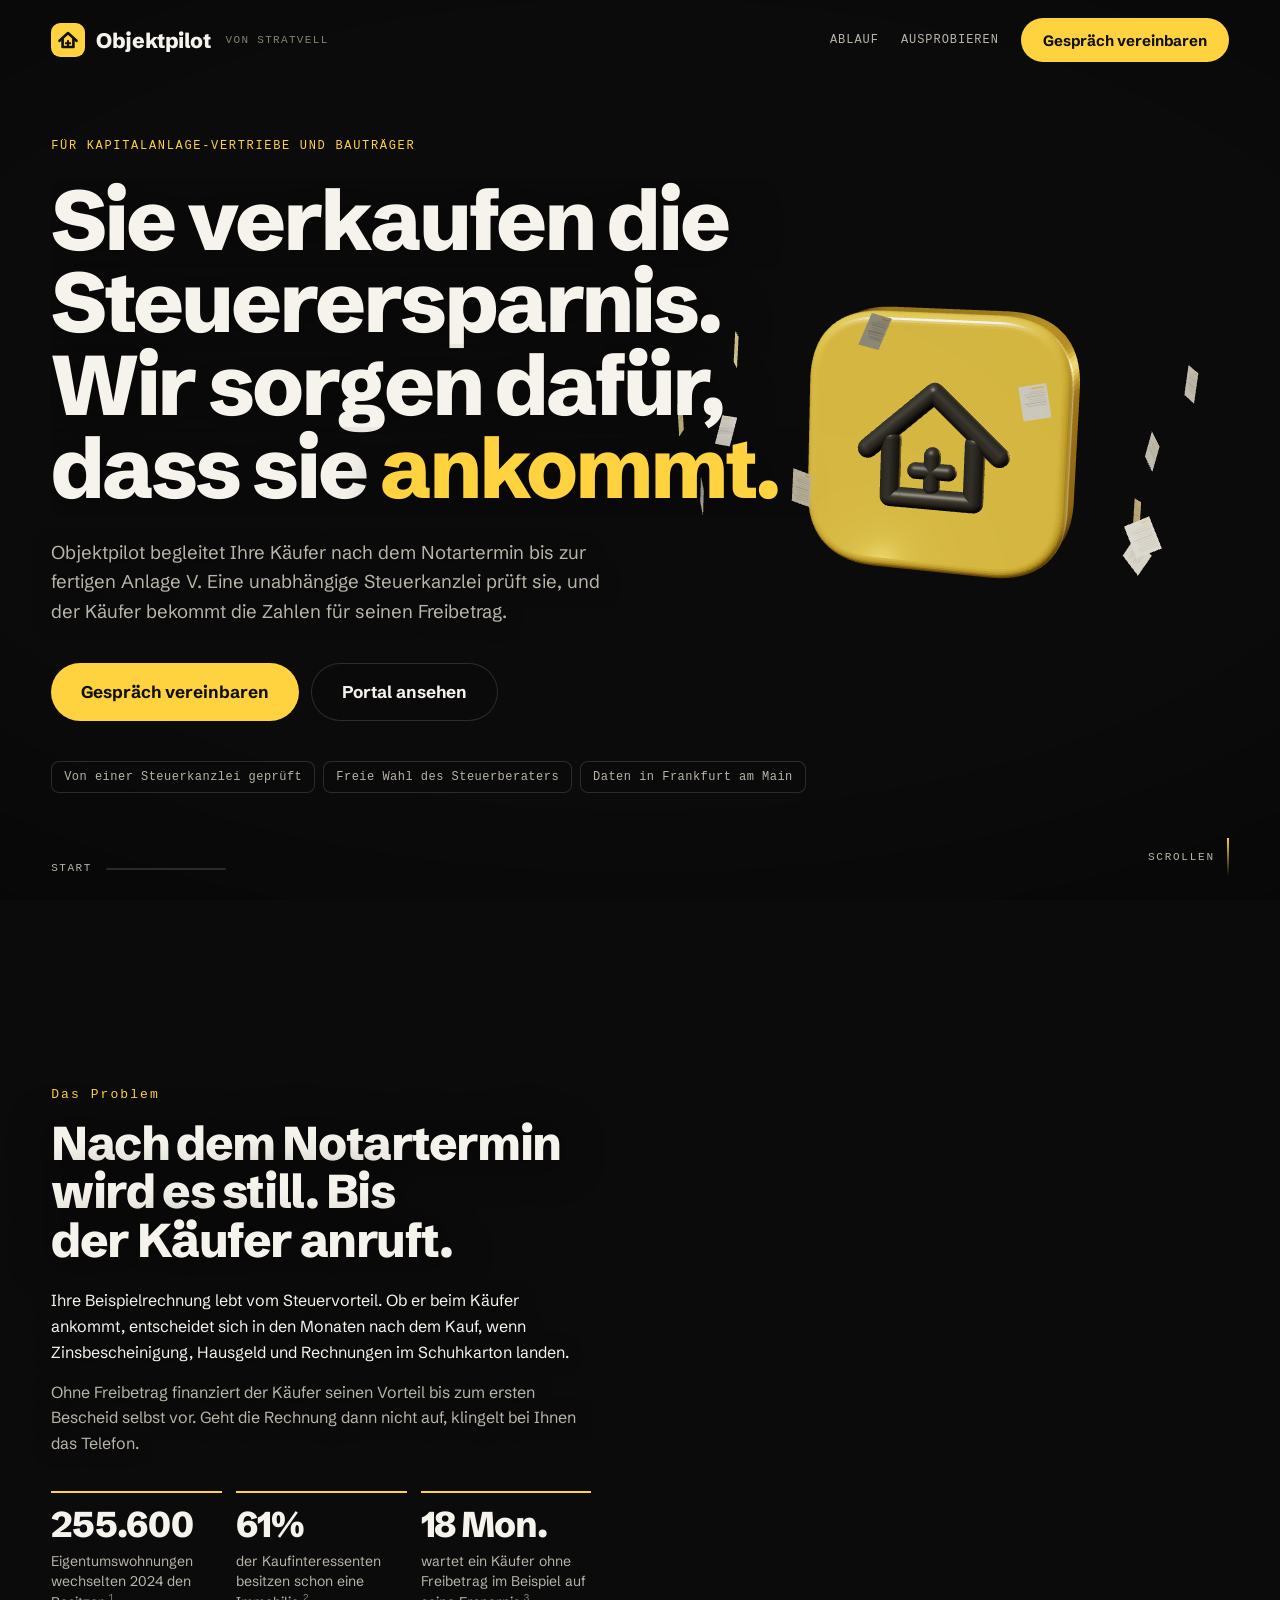
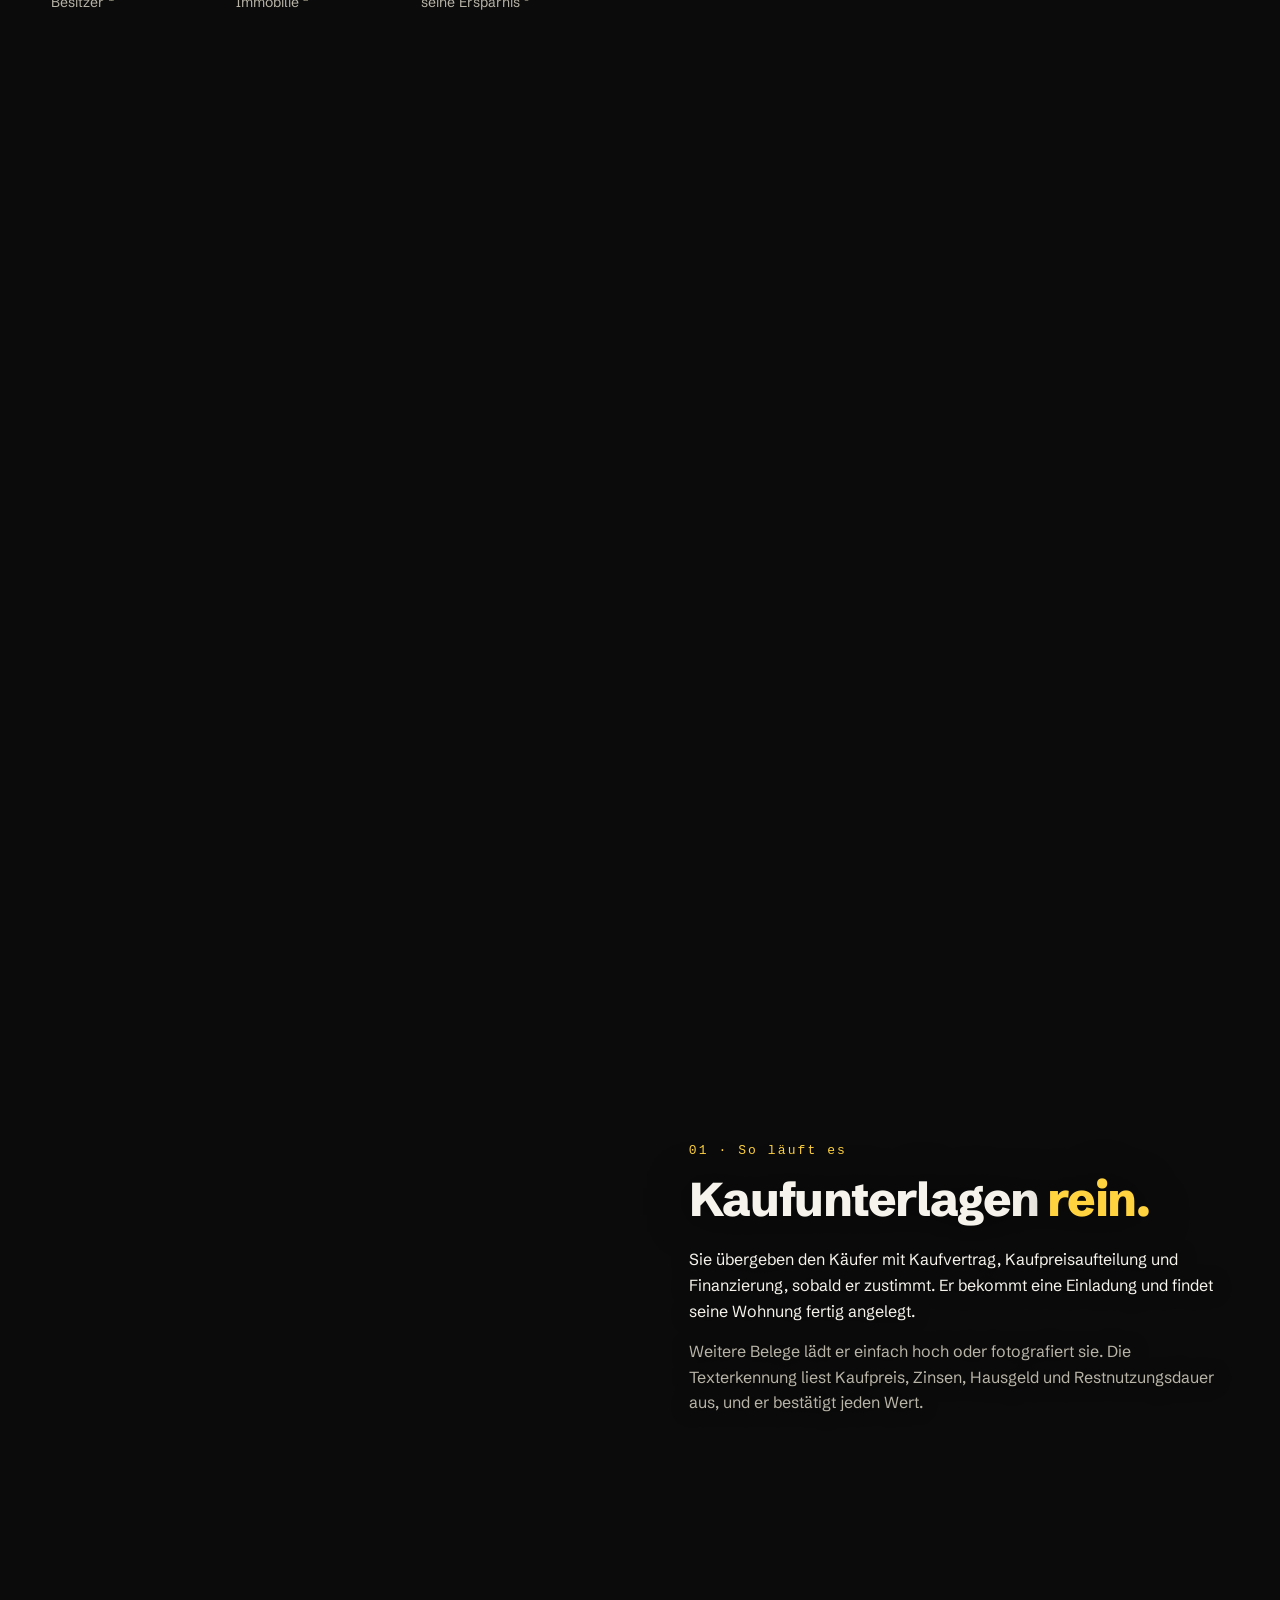
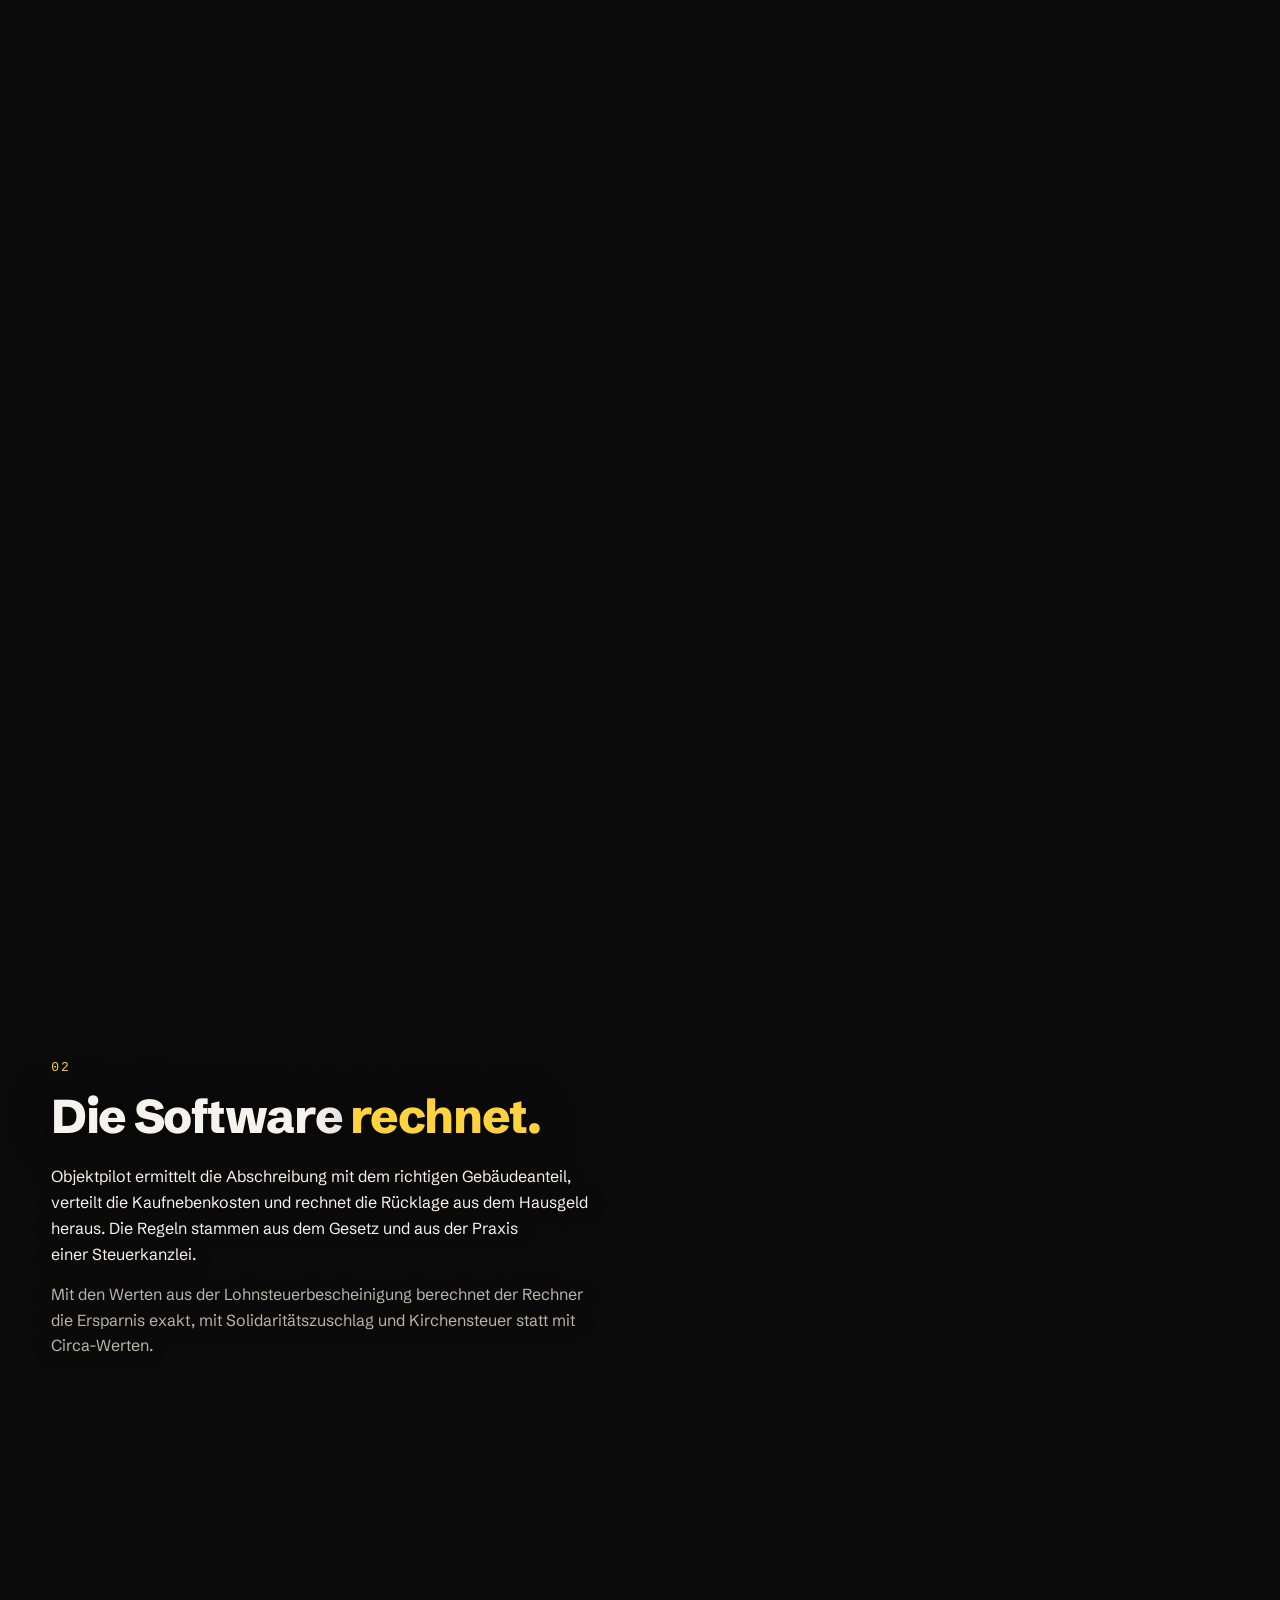
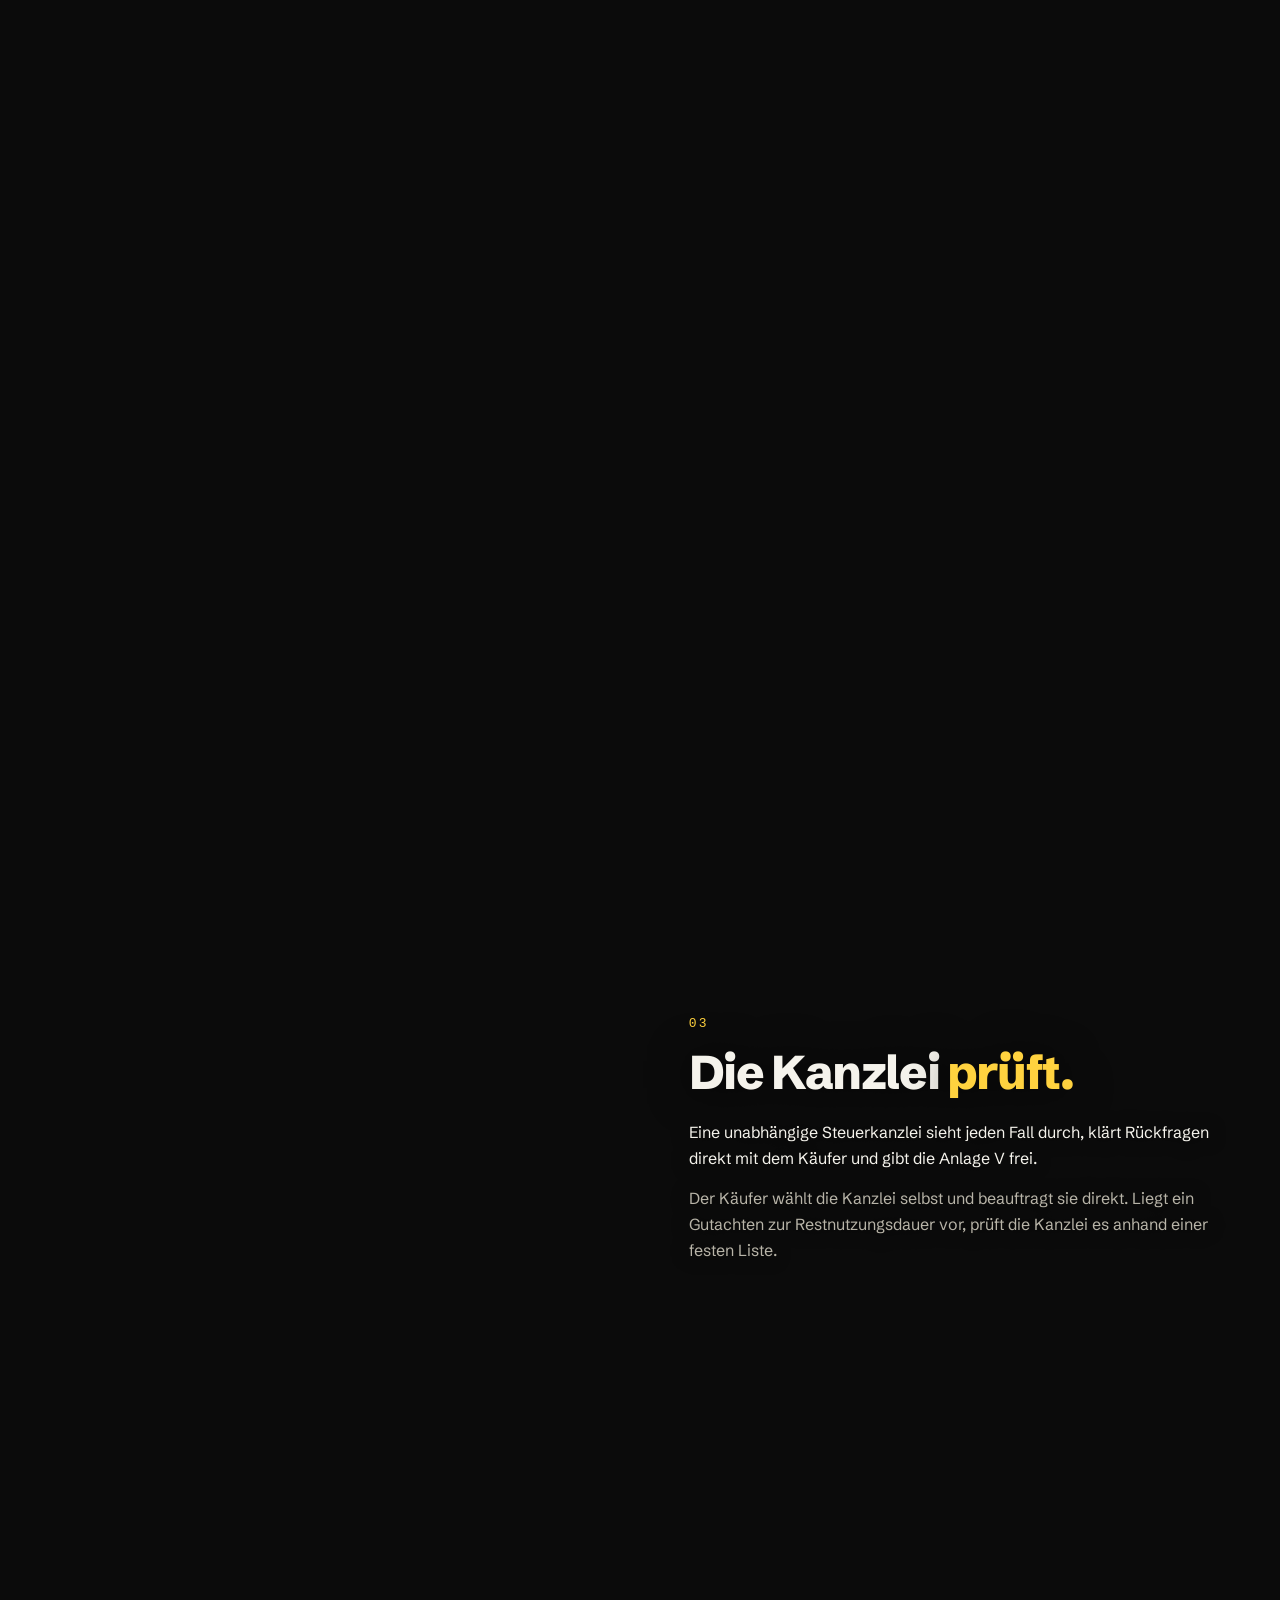
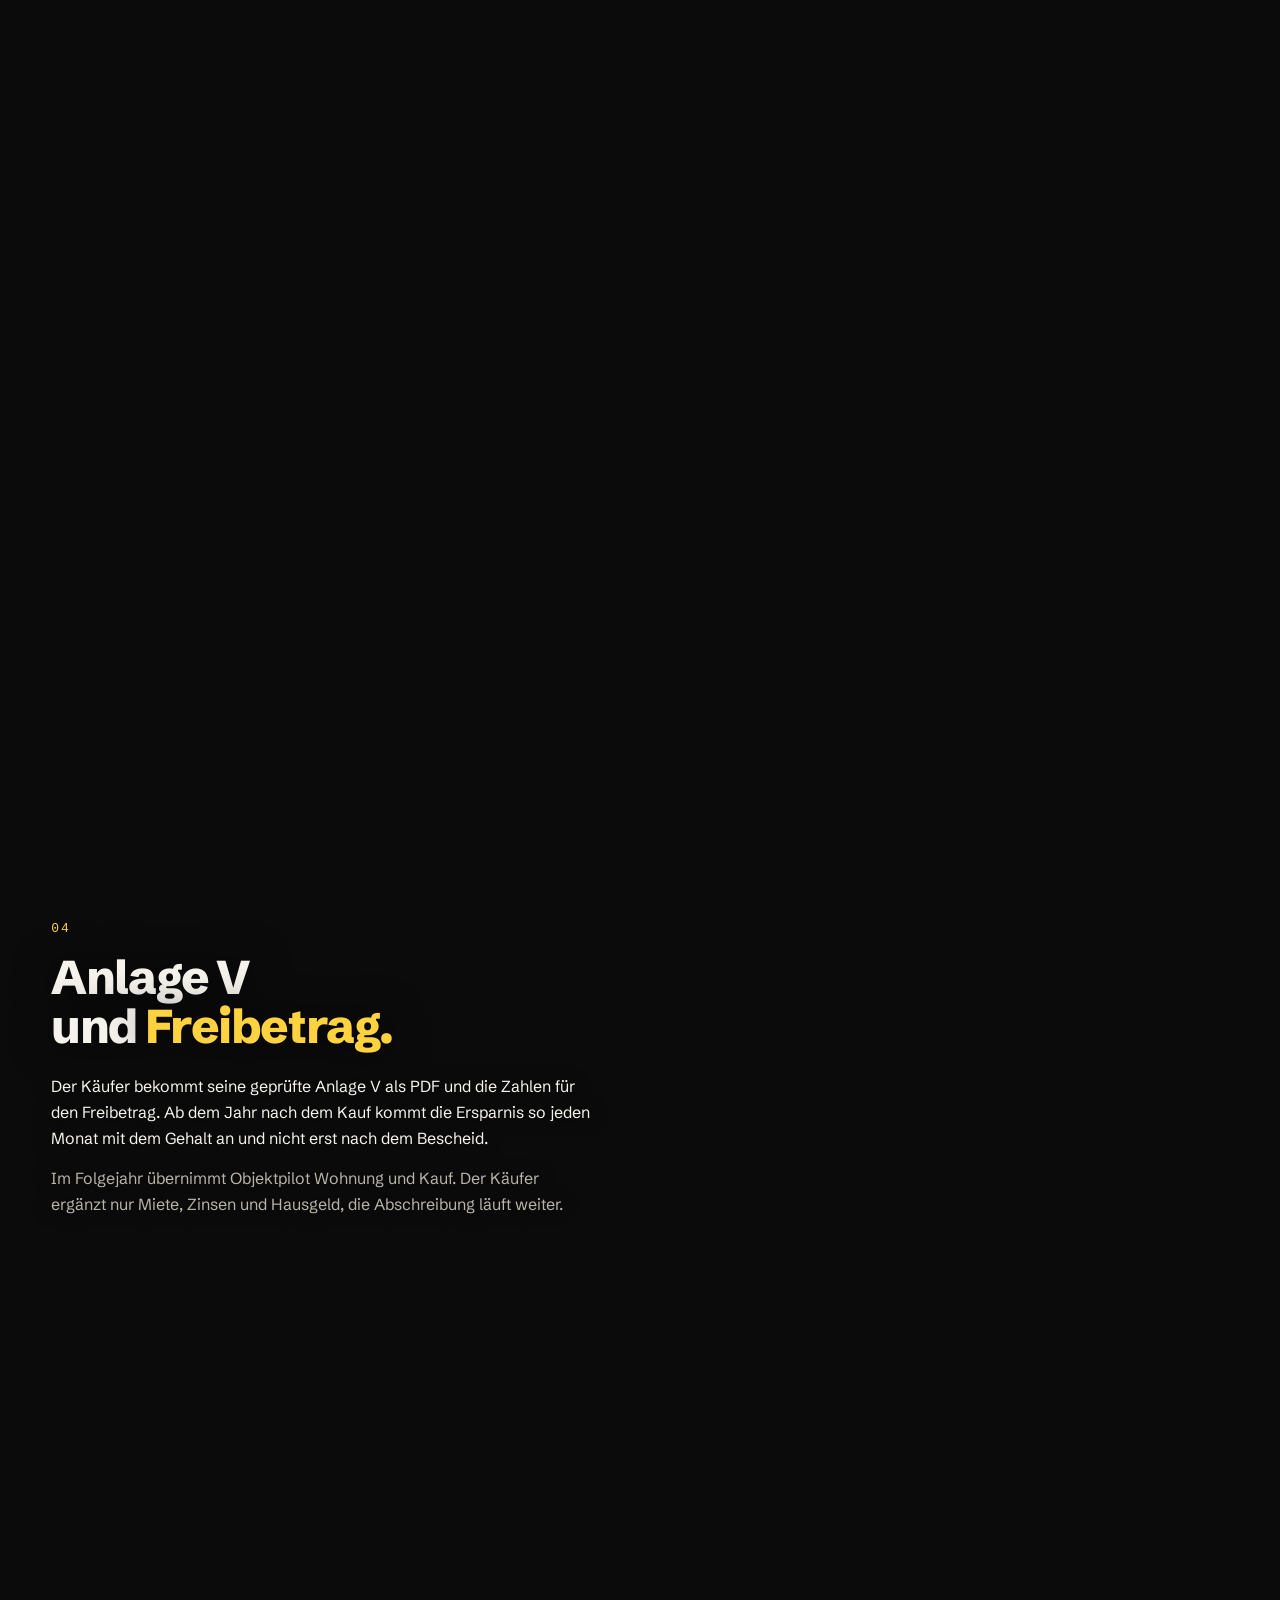
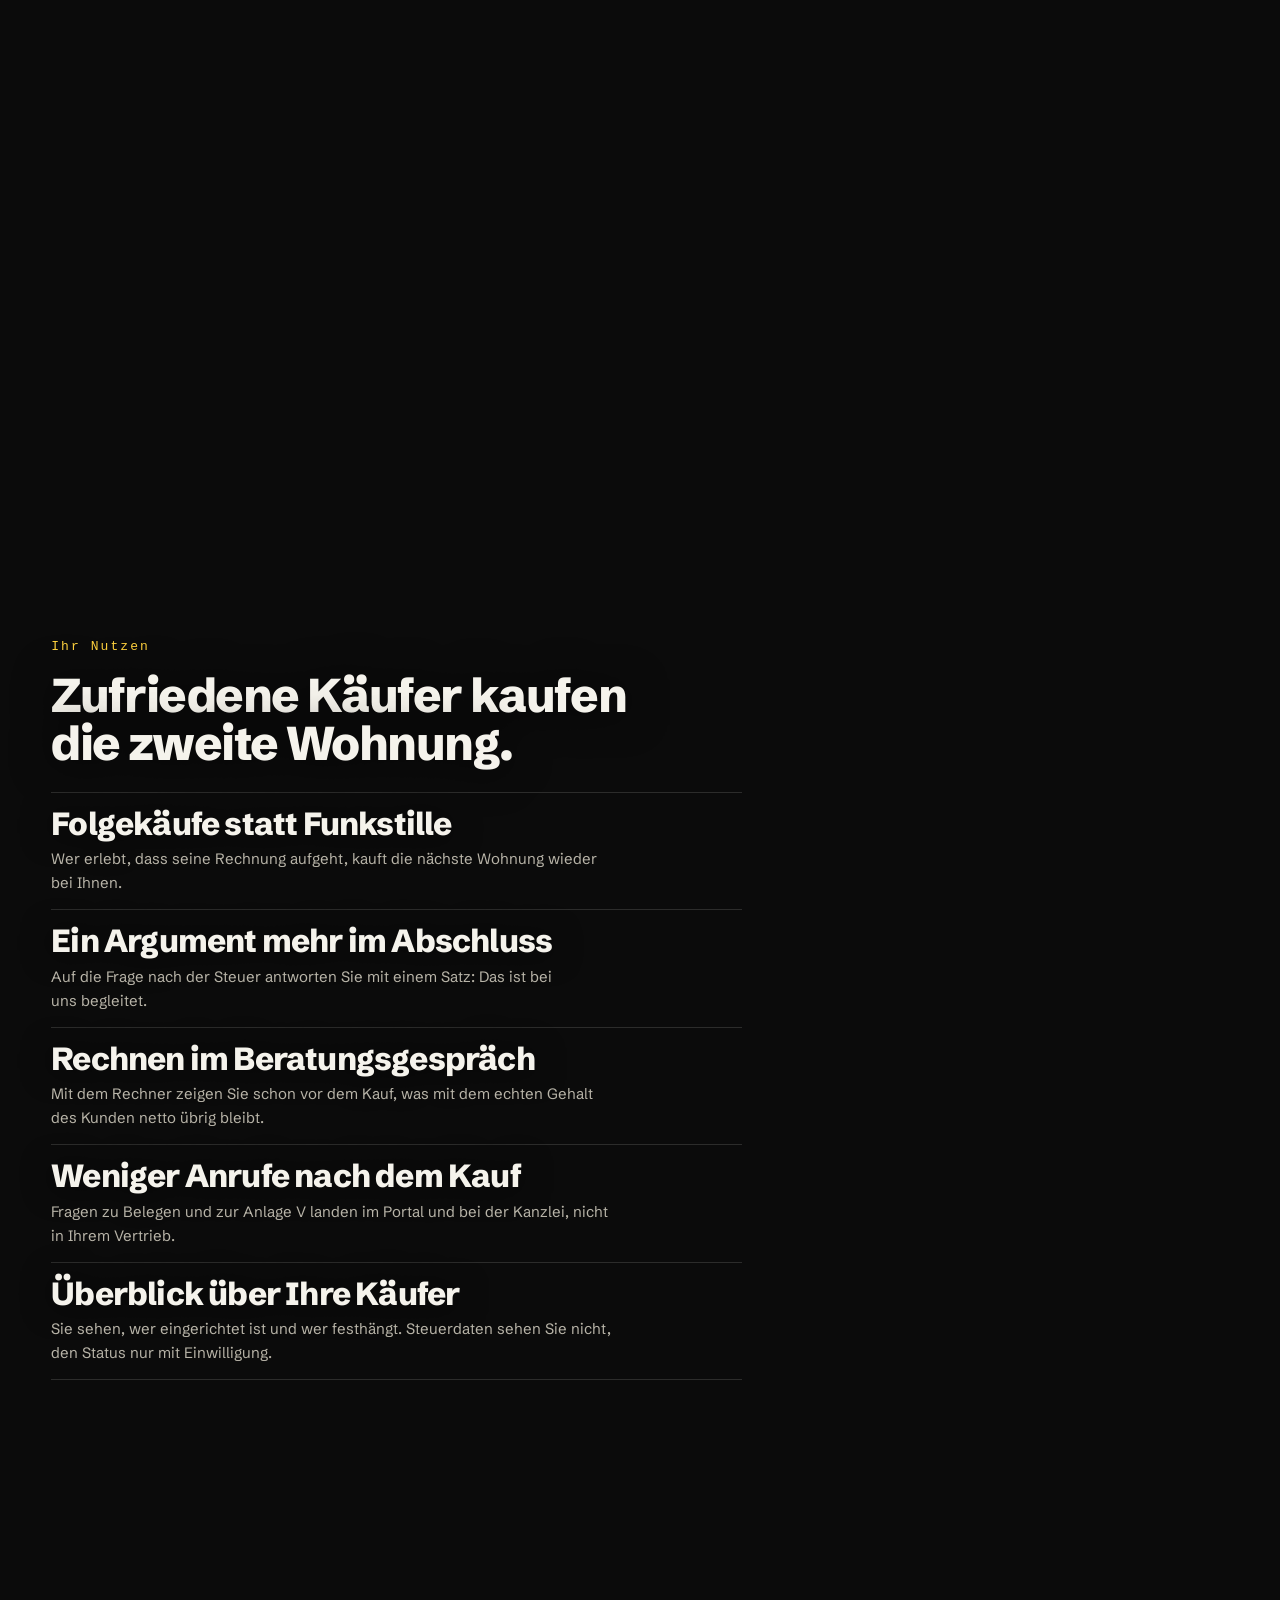
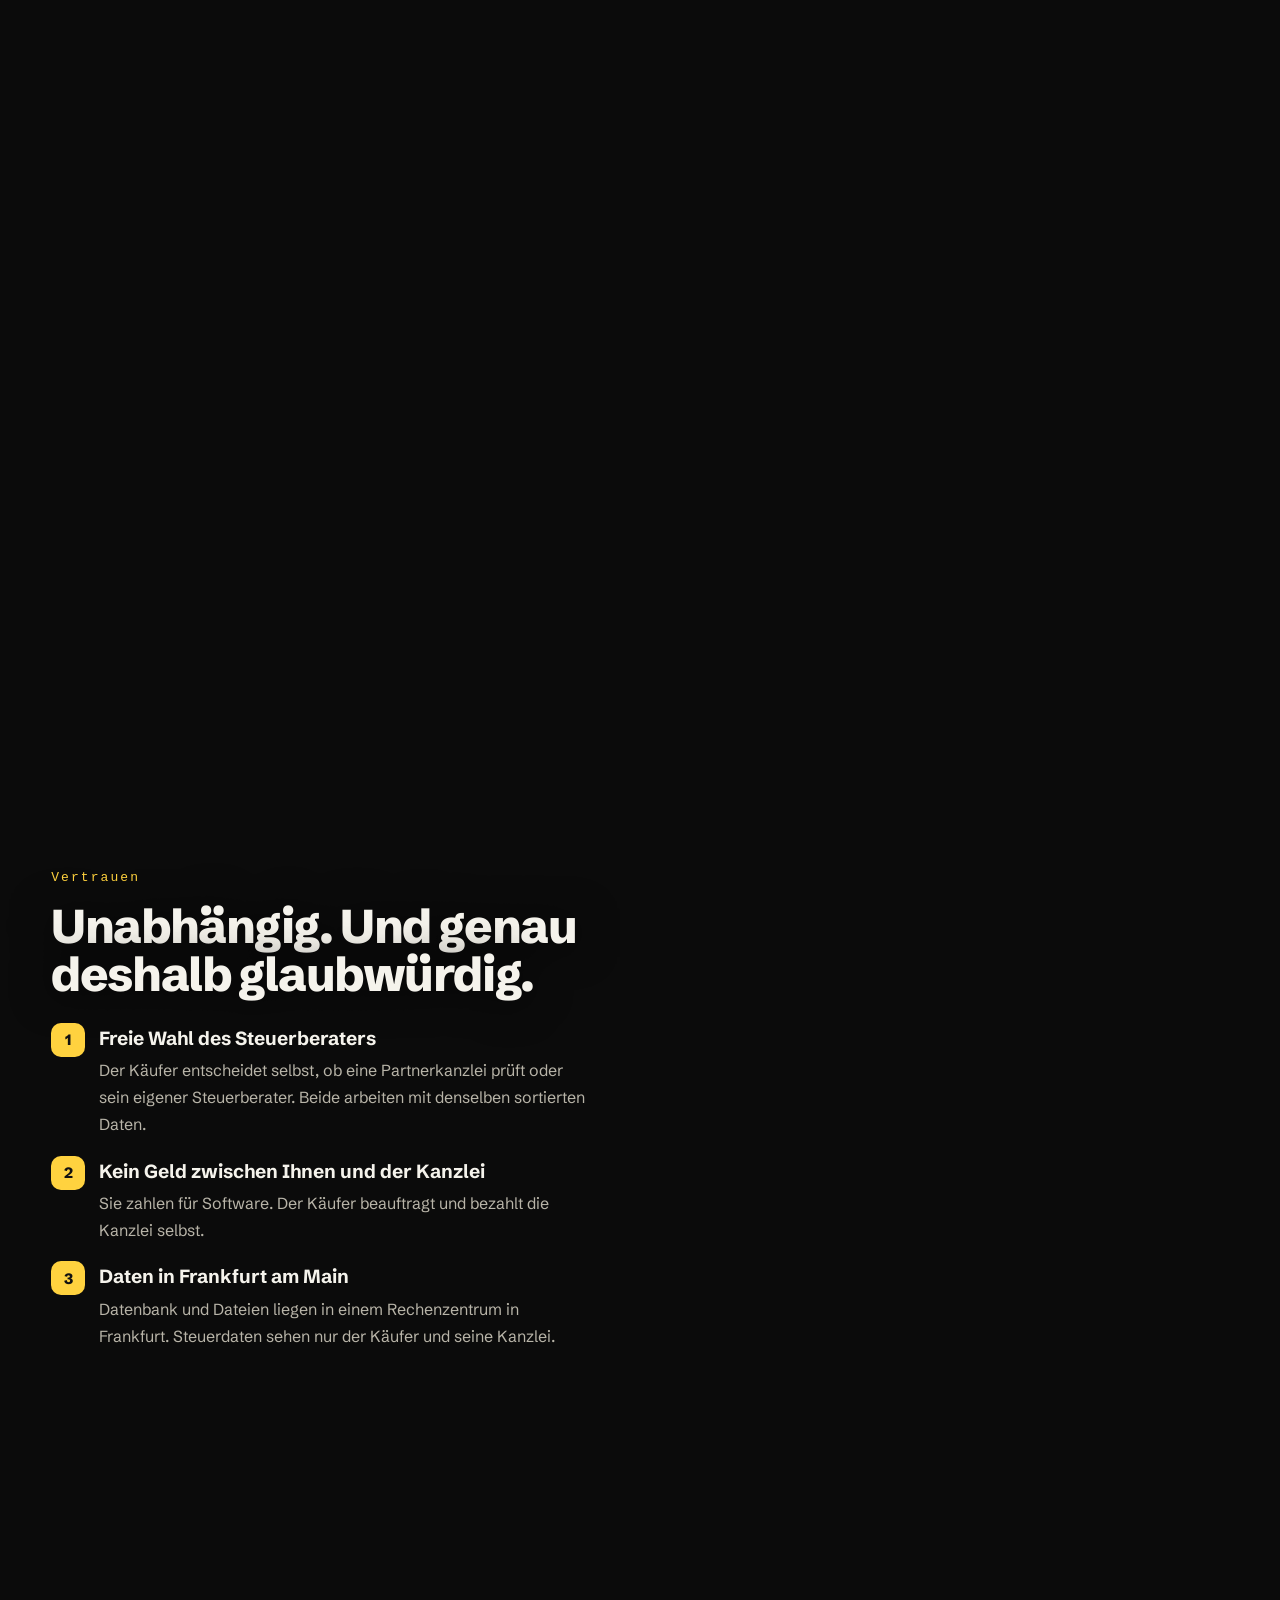
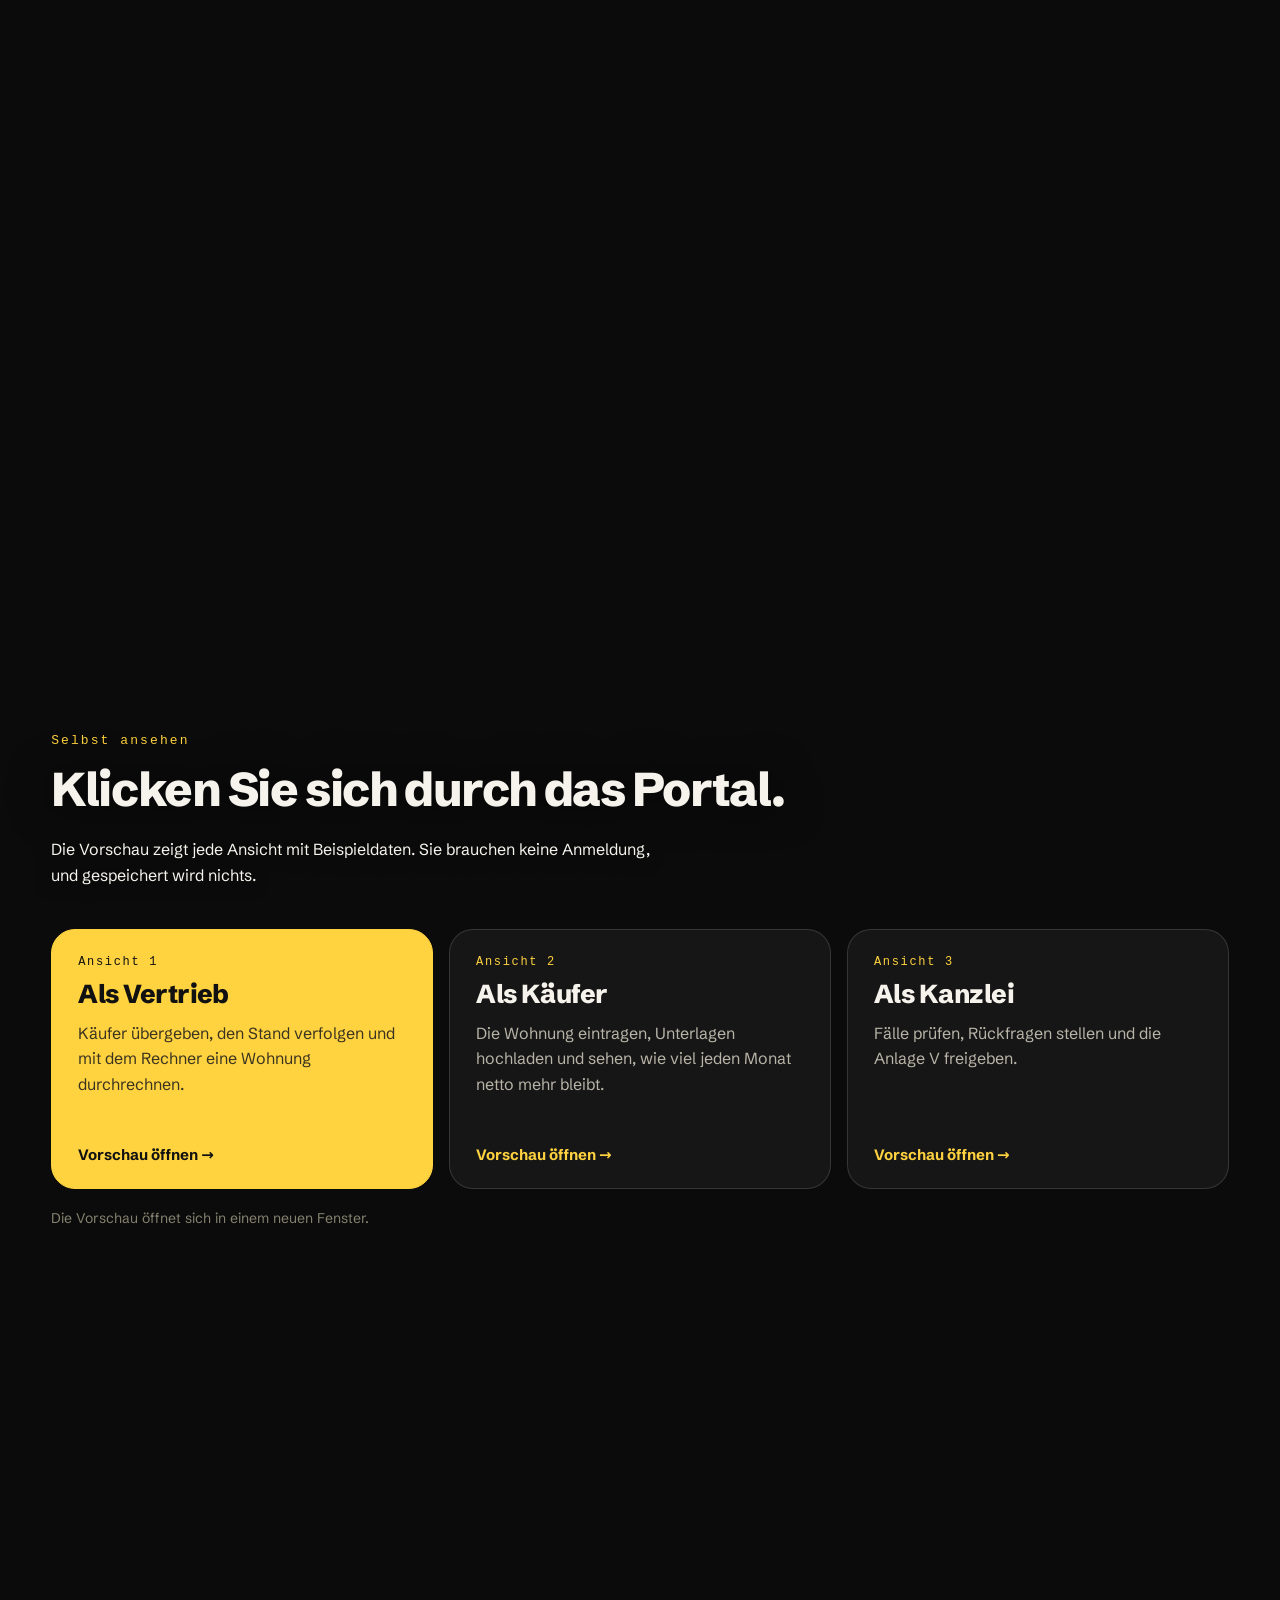
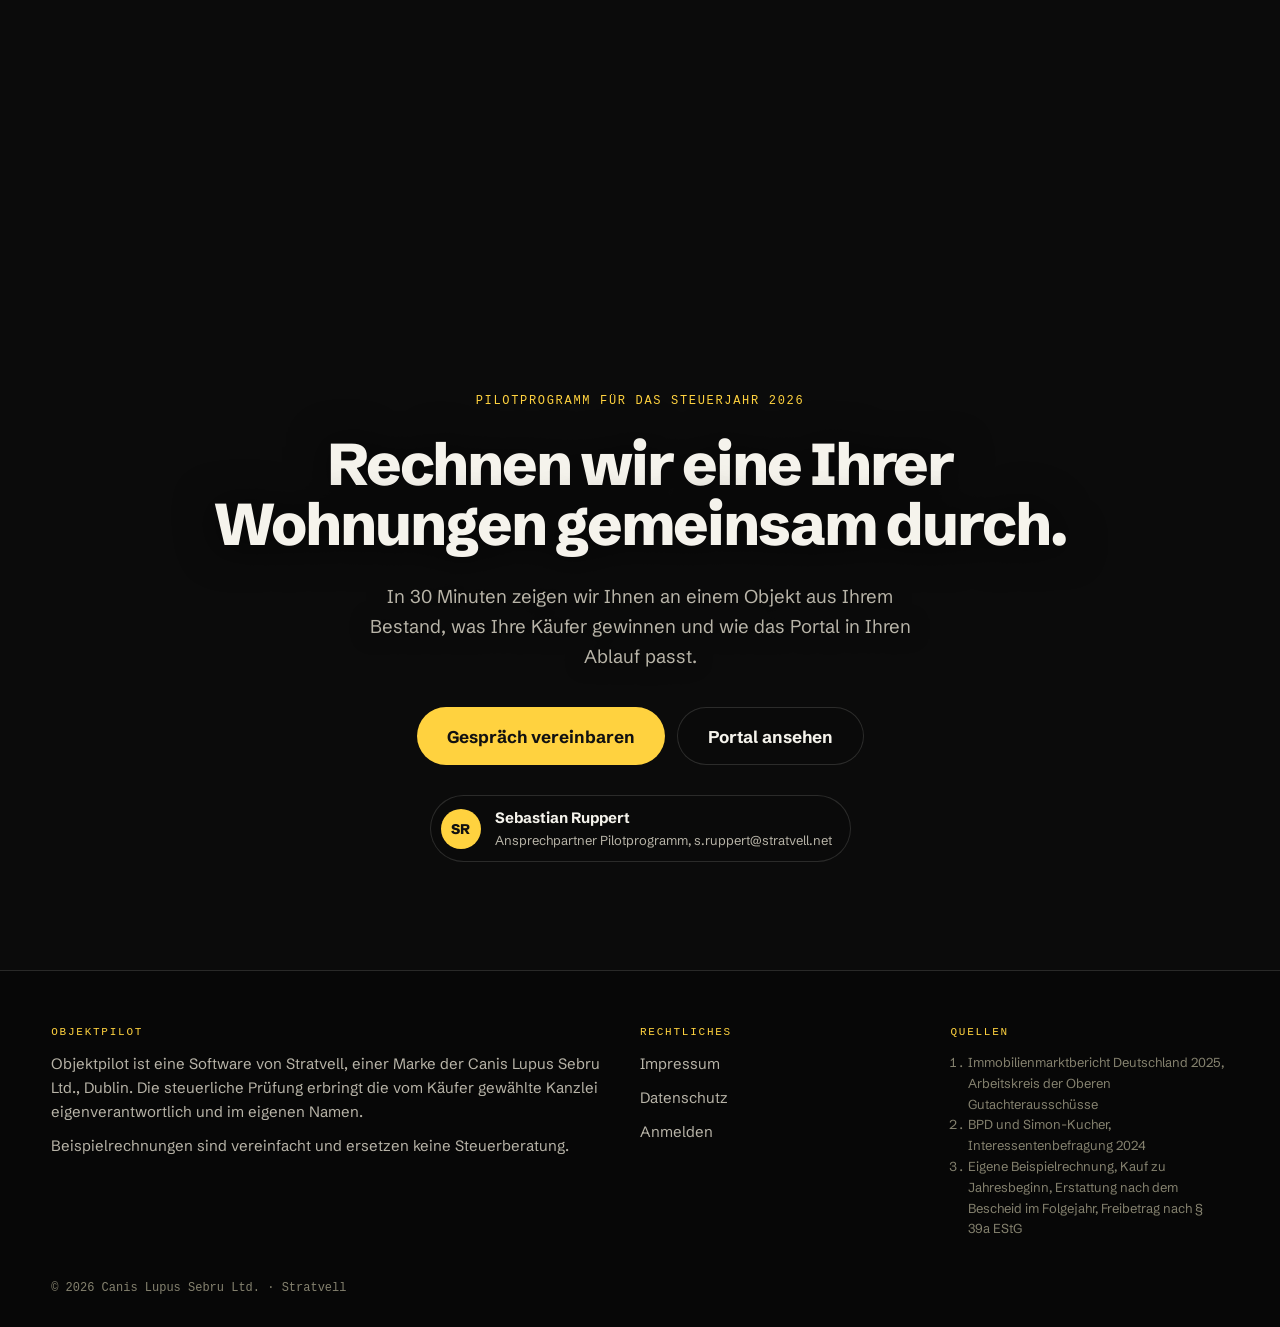
==== index.html @ 286008e8 "Landingpage Objektpilot für Vertriebe" ====
<!doctype html>
<html lang="de">
<head>
<meta charset="utf-8">
<meta name="viewport" content="width=device-width, initial-scale=1, viewport-fit=cover">
<title>Objektpilot | Die Anlage V für Ihre Käufer, geprüft von einer Kanzlei</title>
<meta name="description" content="Objektpilot begleitet die Käufer von Kapitalanlage-Wohnungen nach dem Notartermin bis zur geprüften Anlage V und zum Freibetrag. Für Vertriebe und Bauträger.">
<meta name="theme-color" content="#0B0B0B">
<meta property="og:title" content="Objektpilot für Kapitalanlage-Vertriebe">
<meta property="og:description" content="Sie verkaufen die Steuerersparnis. Wir sorgen dafür, dass sie ankommt.">
<meta property="og:type" content="website">
<link rel="icon" type="image/svg+xml" href="favicon.svg">
<link rel="preload" href="assets/fonts/SchibstedGrotesk-latin.woff2" as="font" type="font/woff2" crossorigin>
<link rel="stylesheet" href="assets/site.css?v=1">
<script type="importmap">{"imports":{"three":"./assets/vendor/three.module.min.js"}}</script>
</head>
<body class="is-loading">
<div class="loader" aria-hidden="true">
  <svg viewBox="0 0 44 44"><rect width="44" height="44" rx="12"/><path pathLength="1" d="M11 23 L22 13 L33 23"/><path pathLength="1" d="M15 21 V31 H29 V21"/><path pathLength="1" d="M22 23.5 V29 M19.25 26.25 H24.75"/></svg>
</div>
<canvas id="scene" aria-hidden="true"></canvas>
<div class="veil" aria-hidden="true"></div>

<header class="nav">
  <a class="brand" href="./" aria-label="Objektpilot, zum Anfang">
    <svg width="34" height="34" viewBox="0 0 44 44" aria-hidden="true"><rect width="44" height="44" rx="12" fill="#FFD23F"/><path d="M11 23 L22 13 L33 23" fill="none" stroke="#111" stroke-width="3.4" stroke-linecap="round" stroke-linejoin="round"/><path d="M15 21 V31 H29 V21" fill="none" stroke="#111" stroke-width="3.4" stroke-linecap="round" stroke-linejoin="round"/><path d="M22 23.5 V29 M19.25 26.25 H24.75" stroke="#111" stroke-width="2.8" stroke-linecap="round"/></svg>
    <span>Objektpilot</span><small>von Stratvell</small>
  </a>
  <nav>
    <a class="nav-link" href="#ablauf">Ablauf</a>
    <a class="nav-link" href="#ausprobieren">Ausprobieren</a>
    <a class="pill pill-y" href="#kontakt">Gespräch vereinbaren</a>
  </nav>
</header>

<div class="rail" aria-hidden="true"><span id="railLabel">Start</span><span class="rail-track"><i id="railBar"></i></span></div>

<main>
  <section class="s s-hero wrap" data-label="Start">
    <p class="eyebrow reveal">Für Kapitalanlage-Vertriebe und Bauträger</p>
    <h1 class="display">
      <span class="ln"><span>Sie verkaufen die</span></span>
      <span class="ln"><span>Steuerersparnis.</span></span>
      <span class="ln"><span>Wir sorgen dafür,</span></span>
      <span class="ln"><span>dass sie <span class="y">ankommt.</span></span></span>
    </h1>
    <p class="lead reveal">Objektpilot begleitet Ihre Käufer nach dem Notartermin bis zur fertigen Anlage V. Eine unabhängige Steuerkanzlei prüft sie, und der Käufer bekommt die Zahlen für seinen Freibetrag.</p>
    <div class="cta-row reveal">
      <a class="pill pill-y pill-lg" href="#kontakt">Gespräch vereinbaren</a>
      <a class="pill pill-line pill-lg" href="#ausprobieren">Portal ansehen</a>
    </div>
    <p class="marken reveal"><span>Von einer Steuerkanzlei geprüft</span><span>Freie Wahl des Steuerberaters</span><span>Daten in Frankfurt am Main</span></p>
    <div class="scroll-hint" aria-hidden="true">Scrollen<span></span></div>
  </section>

  <section class="s s-step" data-label="Nach dem Kauf">
    <div class="sticky wrap"><div class="panel">
      <p class="num reveal">Das Problem</p>
      <h2 class="title reveal">Nach dem Notartermin wird es still. Bis der Käufer anruft.</h2>
      <p class="body reveal">Ihre Beispielrechnung lebt vom Steuervorteil. Ob er beim Käufer ankommt, entscheidet sich in den Monaten nach dem Kauf, wenn Zinsbescheinigung, Hausgeld und Rechnungen im Schuhkarton landen.</p>
      <p class="body muted reveal">Ohne Freibetrag finanziert der Käufer seinen Vorteil bis zum ersten Bescheid selbst vor. Geht die Rechnung dann nicht auf, klingelt bei Ihnen das Telefon.</p>
      <div class="fakten reveal">
        <div class="fakt"><b>255.600</b><span>Eigentumswohnungen wechselten 2024 den Besitzer <sup>1</sup></span></div>
        <div class="fakt"><b>61%</b><span>der Kaufinteressenten besitzen schon eine Immobilie <sup>2</sup></span></div>
        <div class="fakt"><b>18 Mon.</b><span>wartet ein Käufer ohne Freibetrag im Beispiel auf seine Ersparnis <sup>3</sup></span></div>
      </div>
    </div></div>
  </section>

  <section class="s s-step right" id="ablauf" data-label="Unterlagen">
    <div class="sticky wrap"><div class="panel">
      <p class="num reveal">01 · So läuft es</p>
      <h2 class="title reveal">Kaufunterlagen <span class="y">rein.</span></h2>
      <p class="body reveal">Sie übergeben den Käufer mit Kaufvertrag, Kaufpreisaufteilung und Finanzierung, sobald er zustimmt. Er bekommt eine Einladung und findet seine Wohnung fertig angelegt.</p>
      <p class="body muted reveal">Weitere Belege lädt er einfach hoch oder fotografiert sie. Die Texterkennung liest Kaufpreis, Zinsen, Hausgeld und Restnutzungsdauer aus, und er bestätigt jeden Wert.</p>
    </div></div>
  </section>

  <section class="s s-step" data-label="Rechnen">
    <div class="sticky wrap"><div class="panel">
      <p class="num reveal">02</p>
      <h2 class="title reveal">Die Software <span class="y">rechnet.</span></h2>
      <p class="body reveal">Objektpilot ermittelt die Abschreibung mit dem richtigen Gebäudeanteil, verteilt die Kaufnebenkosten und rechnet die Rücklage aus dem Hausgeld heraus. Die Regeln stammen aus dem Gesetz und aus der Praxis einer Steuerkanzlei.</p>
      <p class="body muted reveal">Mit den Werten aus der Lohnsteuerbescheinigung berechnet der Rechner die Ersparnis exakt, mit Solidaritätszuschlag und Kirchensteuer statt mit Circa-Werten.</p>
    </div></div>
  </section>

  <section class="s s-step right" data-label="Prüfung">
    <div class="sticky wrap"><div class="panel">
      <p class="num reveal">03</p>
      <h2 class="title reveal">Die Kanzlei <span class="y">prüft.</span></h2>
      <p class="body reveal">Eine unabhängige Steuerkanzlei sieht jeden Fall durch, klärt Rückfragen direkt mit dem Käufer und gibt die Anlage V frei.</p>
      <p class="body muted reveal">Der Käufer wählt die Kanzlei selbst und beauftragt sie direkt. Liegt ein Gutachten zur Restnutzungsdauer vor, prüft die Kanzlei es anhand einer festen Liste.</p>
    </div></div>
  </section>

  <section class="s s-step" data-label="Ergebnis">
    <div class="sticky wrap"><div class="panel">
      <p class="num reveal">04</p>
      <h2 class="title reveal">Anlage V und <span class="y">Freibetrag.</span></h2>
      <p class="body reveal">Der Käufer bekommt seine geprüfte Anlage V als PDF und die Zahlen für den Freibetrag. Ab dem Jahr nach dem Kauf kommt die Ersparnis so jeden Monat mit dem Gehalt an und nicht erst nach dem Bescheid.</p>
      <p class="body muted reveal">Im Folgejahr übernimmt Objektpilot Wohnung und Kauf. Der Käufer ergänzt nur Miete, Zinsen und Hausgeld, die Abschreibung läuft weiter.</p>
    </div></div>
  </section>

  <section class="s s-nutzen" data-label="Ihr Nutzen">
    <div class="sticky wrap">
      <p class="num reveal">Ihr Nutzen</p>
      <h2 class="title reveal">Zufriedene Käufer kaufen die zweite Wohnung.</h2>
      <ul class="felder">
        <li class="reveal"><b>Folgekäufe statt Funkstille</b><span>Wer erlebt, dass seine Rechnung aufgeht, kauft die nächste Wohnung wieder bei Ihnen.</span></li>
        <li class="reveal"><b>Ein Argument mehr im Abschluss</b><span>Auf die Frage nach der Steuer antworten Sie mit einem Satz: Das ist bei uns begleitet.</span></li>
        <li class="reveal"><b>Rechnen im Beratungsgespräch</b><span>Mit dem Rechner zeigen Sie schon vor dem Kauf, was mit dem echten Gehalt des Kunden netto übrig bleibt.</span></li>
        <li class="reveal"><b>Weniger Anrufe nach dem Kauf</b><span>Fragen zu Belegen und zur Anlage V landen im Portal und bei der Kanzlei, nicht in Ihrem Vertrieb.</span></li>
        <li class="reveal"><b>Überblick über Ihre Käufer</b><span>Sie sehen, wer eingerichtet ist und wer festhängt. Steuerdaten sehen Sie nicht, den Status nur mit Einwilligung.</span></li>
      </ul>
    </div>
  </section>

  <section class="s s-step" data-label="Unabhängig">
    <div class="sticky wrap"><div class="panel">
      <p class="num reveal">Vertrauen</p>
      <h2 class="title reveal">Unabhängig. Und genau deshalb glaubwürdig.</h2>
      <div class="punkte">
        <div class="punkt reveal"><i>1</i><div><b>Freie Wahl des Steuerberaters</b><span>Der Käufer entscheidet selbst, ob eine Partnerkanzlei prüft oder sein eigener Steuerberater. Beide arbeiten mit denselben sortierten Daten.</span></div></div>
        <div class="punkt reveal"><i>2</i><div><b>Kein Geld zwischen Ihnen und der Kanzlei</b><span>Sie zahlen für Software. Der Käufer beauftragt und bezahlt die Kanzlei selbst.</span></div></div>
        <div class="punkt reveal"><i>3</i><div><b>Daten in Frankfurt am Main</b><span>Datenbank und Dateien liegen in einem Rechenzentrum in Frankfurt. Steuerdaten sehen nur der Käufer und seine Kanzlei.</span></div></div>
      </div>
    </div></div>
  </section>

  <section class="s s-probe wrap" id="ausprobieren" data-label="Ausprobieren">
    <p class="num reveal">Selbst ansehen</p>
    <h2 class="title reveal">Klicken Sie sich durch das Portal.</h2>
    <p class="body reveal" style="max-width:620px">Die Vorschau zeigt jede Ansicht mit Beispieldaten. Sie brauchen keine Anmeldung, und gespeichert wird nichts.</p>
    <div class="karten">
      <a class="karte gelb reveal" href="https://app.stratvell.net/?demo=vertrieb#/" target="_blank" rel="noopener"><span class="k-num">Ansicht 1</span><b>Als Vertrieb</b><span>Käufer übergeben, den Stand verfolgen und mit dem Rechner eine Wohnung durchrechnen.</span><em>Vorschau öffnen →</em></a>
      <a class="karte reveal" href="https://app.stratvell.net/?demo=kaeufer#/" target="_blank" rel="noopener"><span class="k-num">Ansicht 2</span><b>Als Käufer</b><span>Die Wohnung eintragen, Unterlagen hochladen und sehen, wie viel jeden Monat netto mehr bleibt.</span><em>Vorschau öffnen →</em></a>
      <a class="karte reveal" href="https://app.stratvell.net/?demo=kanzlei#/" target="_blank" rel="noopener"><span class="k-num">Ansicht 3</span><b>Als Kanzlei</b><span>Fälle prüfen, Rückfragen stellen und die Anlage V freigeben.</span><em>Vorschau öffnen →</em></a>
    </div>
    <p class="hinweis reveal">Die Vorschau öffnet sich in einem neuen Fenster.</p>
  </section>

  <section class="s s-kontakt wrap center" id="kontakt" data-label="Kontakt" data-rail="off">
    <p class="eyebrow reveal">Pilotprogramm für das Steuerjahr 2026</p>
    <h2 class="kontakt-title reveal">Rechnen wir eine Ihrer Wohnungen gemeinsam durch.</h2>
    <p class="lead reveal" style="margin-left:auto;margin-right:auto">In 30 Minuten zeigen wir Ihnen an einem Objekt aus Ihrem Bestand, was Ihre Käufer gewinnen und wie das Portal in Ihren Ablauf passt.</p>
    <div class="cta-row center reveal">
      <a class="pill pill-y pill-lg" href="mailto:s.ruppert@stratvell.net?subject=Objektpilot%20Pilotprogramm">Gespräch vereinbaren</a>
      <a class="pill pill-line pill-lg" href="#ausprobieren">Portal ansehen</a>
    </div>
    <div class="reveal"><div class="person"><i>SR</i><div><b>Sebastian Ruppert</b><span>Ansprechpartner Pilotprogramm, s.ruppert@stratvell.net</span></div></div></div>
  </section>
</main>

<footer class="foot">
  <div class="wrap">
    <div class="foot-grid">
      <div>
        <p class="foot-head">Objektpilot</p>
        <p>Objektpilot ist eine Software von Stratvell, einer Marke der Canis Lupus Sebru Ltd., Dublin. Die steuerliche Prüfung erbringt die vom Käufer gewählte Kanzlei eigenverantwortlich und im eigenen Namen.</p>
        <p>Beispielrechnungen sind vereinfacht und ersetzen keine Steuerberatung.</p>
      </div>
      <div>
        <p class="foot-head">Rechtliches</p>
        <p><a href="https://app.stratvell.net/impressum.html">Impressum</a></p>
        <p><a href="datenschutz.html">Datenschutz</a></p>
        <p><a href="https://app.stratvell.net/">Anmelden</a></p>
      </div>
      <div>
        <p class="foot-head">Quellen</p>
        <ol>
          <li>Immobilienmarktbericht Deutschland 2025, Arbeitskreis der Oberen Gutachterausschüsse</li>
          <li>BPD und Simon-Kucher, Interessentenbefragung 2024</li>
          <li>Eigene Beispielrechnung, Kauf zu Jahresbeginn, Erstattung nach dem Bescheid im Folgejahr, Freibetrag nach § 39a EStG</li>
        </ol>
      </div>
    </div>
    <p class="copy">© 2026 Canis Lupus Sebru Ltd. · Stratvell</p>
  </div>
</footer>

<script src="assets/vendor/lenis.min.js"></script>
<script type="module" src="assets/main.js?v=1"></script>
<noscript><style>.reveal,.ln>span{opacity:1!important;transform:none!important}.loader{display:none}</style></noscript>
</body>
</html>
---- assets/site.css ----
/* Objektpilot · Landingpage. Schwarz und Gelb wie das Portal, Scroll-Geschichte wie stratvell.net. */
@font-face{font-family:"Schibsted Grotesk";src:url(fonts/SchibstedGrotesk-latin.woff2) format("woff2");font-weight:400 900;font-display:swap;unicode-range:U+0000-00FF,U+0131,U+0152-0153,U+02BB-02BC,U+02C6,U+02DA,U+02DC,U+0304,U+0308,U+0329,U+2000-206F,U+20AC,U+2122,U+2191,U+2193,U+2212,U+2215,U+FEFF,U+FFFD}
@font-face{font-family:"Schibsted Grotesk";src:url(fonts/SchibstedGrotesk-latin-ext.woff2) format("woff2");font-weight:400 900;font-display:swap;unicode-range:U+0100-02BA,U+02BD-02C5,U+02C7-02CC,U+02CE-02D7,U+02DD-02FF,U+1E00-1E9F,U+20A0-20AB,U+20AD-20C0}
@font-face{font-family:"Geist Mono";src:url(fonts/GeistMono-Variable.woff2) format("woff2");font-weight:100 900;font-display:swap}

:root{
  --y:#FFD23F;--y-2:#F2BE00;--bg:#0B0B0B;--bg-2:#141414;--card:#181818;
  --ink:#F5F3EC;--ink-2:#B8B4A8;--ink-3:#85826F;--line:rgba(245,243,236,.14);
  --f-sans:"Schibsted Grotesk",system-ui,-apple-system,"Segoe UI",sans-serif;
  --f-mono:"Geist Mono",ui-monospace,Menlo,monospace;
  --gutter:clamp(20px,4vw,64px);
  --ease:cubic-bezier(.16,1,.3,1);
  color-scheme:dark;
}
*{box-sizing:border-box}
html{background:var(--bg);-webkit-text-size-adjust:100%}
html.lenis,html.lenis body{height:auto}
.lenis.lenis-smooth{scroll-behavior:auto!important}
body{margin:0;color:var(--ink);background:var(--bg);font:400 17px/1.6 var(--f-sans);-webkit-font-smoothing:antialiased;overflow-x:hidden}
a{color:inherit}
h1,h2,h3,p,ul{margin:0;padding:0}
h1,h2,h3{text-wrap:balance}
p,li{text-wrap:pretty}
::selection{background:var(--y);color:#111}
.y{color:var(--y)}

#scene{position:fixed;top:0;left:0;width:100%;height:100vh;height:100lvh;display:block;z-index:0;opacity:0;transition:opacity 1.2s ease}
#scene.on{opacity:1}
.veil{position:fixed;inset:0;z-index:1;pointer-events:none;background:radial-gradient(120% 90% at 50% 45%,transparent 50%,rgba(0,0,0,.6) 100%)}
.no-webgl #scene{display:none}
.no-webgl body{background:radial-gradient(70% 55% at 78% 30%,#2a2309,#0B0B0B 70%) fixed}

/* Lader: das Logo zeichnet sich */
.loader{position:fixed;inset:0;z-index:50;display:grid;place-items:center;background:var(--bg);transition:opacity .7s ease,visibility .7s}
.loader svg{width:88px;overflow:visible}
.loader rect{fill:var(--y);transform-origin:center;animation:pop .7s var(--ease) both}
.loader path{fill:none;stroke:#111;stroke-width:3.4;stroke-linecap:round;stroke-linejoin:round;stroke-dasharray:1;stroke-dashoffset:1;animation:draw .9s .25s var(--ease) forwards}
@keyframes pop{from{transform:scale(.6);opacity:0}}
@keyframes draw{to{stroke-dashoffset:0}}
body:not(.is-loading) .loader{opacity:0;visibility:hidden}

/* Navigation */
.nav{position:fixed;top:0;left:0;right:0;z-index:20;display:flex;align-items:center;justify-content:space-between;gap:16px;padding:18px var(--gutter)}
.brand{display:inline-flex;align-items:center;gap:11px;text-decoration:none;font:800 21px/1 var(--f-sans);letter-spacing:-.02em}
.brand small{font:400 11px/1 var(--f-mono);letter-spacing:.12em;text-transform:uppercase;color:var(--ink-3);margin-left:4px}
.nav nav{display:flex;align-items:center;gap:22px}
.nav-link{font:400 12px/1 var(--f-mono);letter-spacing:.08em;text-transform:uppercase;text-decoration:none;color:var(--ink-2)}
.nav-link:hover{color:var(--ink)}
.pill{display:inline-flex;align-items:center;justify-content:center;gap:8px;min-height:44px;padding:0 22px;border-radius:999px;font:700 15px/1 var(--f-sans);text-decoration:none;transition:transform .4s var(--ease),background .3s,color .3s,border-color .3s;border:0;cursor:pointer}
.pill:hover{transform:translateY(-2px)}
.pill:focus-visible,a:focus-visible,button:focus-visible{outline:2px solid var(--y);outline-offset:3px}
.pill-y{background:var(--y);color:#111}
.pill-y:hover{background:#ffe07a}
.pill-line{border:1px solid var(--line);color:var(--ink);background:rgba(11,11,11,.35)}
.pill-line:hover{border-color:var(--y)}
.pill-lg{min-height:58px;padding:0 30px;font-size:17px}

/* Fortschritt */
.rail{position:fixed;left:var(--gutter);bottom:26px;z-index:15;display:flex;align-items:center;gap:14px;font:400 11px/1 var(--f-mono);letter-spacing:.14em;text-transform:uppercase;color:var(--ink-2);transition:opacity .4s}
.rail-track{position:relative;width:120px;height:2px;background:var(--line);overflow:hidden;border-radius:2px}
.rail-track i{position:absolute;inset:0;background:var(--y);transform-origin:left;transform:scaleX(0)}
.rail.off{opacity:0}

/* Aufbau */
main{position:relative;z-index:10}
.wrap{width:100%;padding:0 var(--gutter)}
.s{position:relative;min-height:100vh;min-height:100svh}
.sticky{position:sticky;top:0;min-height:100vh;min-height:100svh;display:flex;flex-direction:column;justify-content:center;padding:90px var(--gutter)}
.center{text-align:center}

/* Start */
.s-hero{display:flex;flex-direction:column;justify-content:center;padding:120px var(--gutter) 90px}
.eyebrow{font:400 12px/1.5 var(--f-mono);letter-spacing:.14em;text-transform:uppercase;color:var(--y);margin-bottom:24px}
.display{font:800 clamp(44px,6.6vw,118px)/.98 var(--f-sans);letter-spacing:-.035em;max-width:min(64vw,1080px);text-shadow:0 2px 50px rgba(0,0,0,.6)}
.ln{display:block;overflow:hidden;padding-bottom:.08em;margin-bottom:-.08em}
.ln>span{display:block;transform:translateY(110%);transition:transform 1.3s var(--ease)}
.ln:nth-child(2)>span{transition-delay:.08s}.ln:nth-child(3)>span{transition-delay:.16s}.ln:nth-child(4)>span{transition-delay:.24s}
body.ready .ln>span{transform:none}
.lead{max-width:560px;margin-top:28px;color:var(--ink-2);font-size:clamp(17px,1.45vw,21px);text-shadow:0 1px 20px rgba(0,0,0,.9)}
.cta-row{display:flex;flex-wrap:wrap;gap:12px;margin-top:36px}
.cta-row.center{justify-content:center}
.marken{display:flex;flex-wrap:wrap;gap:8px;margin-top:40px;font:400 12px/1.4 var(--f-mono);letter-spacing:.04em;color:var(--ink-2)}
.marken span{padding:7px 12px;border:1px solid var(--line);border-radius:8px;background:rgba(11,11,11,.5)}
.scroll-hint{position:absolute;right:var(--gutter);bottom:24px;display:flex;align-items:center;gap:12px;font:400 11px/1 var(--f-mono);letter-spacing:.16em;text-transform:uppercase;color:var(--ink-2)}
.scroll-hint span{display:block;width:2px;height:38px;background:linear-gradient(var(--y),transparent);animation:drip 2.2s ease-in-out infinite;transform-origin:top}
@keyframes drip{0%{transform:scaleY(0)}55%{transform:scaleY(1)}100%{transform:scaleY(1);opacity:0}}

/* Einblenden */
.reveal{opacity:0;transform:translateY(34px);transition:opacity 1.1s var(--ease),transform 1.3s var(--ease)}
.reveal.in{opacity:1;transform:none}

/* Abschnitte mit Text neben dem Logo */
.s-step{height:170vh}
.panel{width:min(540px,100%)}
.right .panel{margin-left:auto}
.num{font:400 13px/1 var(--f-mono);letter-spacing:.16em;color:var(--y);margin-bottom:18px}
.title{font:800 clamp(34px,3.7vw,64px)/1.02 var(--f-sans);letter-spacing:-.03em;margin-bottom:24px;text-shadow:0 2px 40px rgba(0,0,0,.8)}
.body{color:var(--ink);font-size:clamp(16px,1.25vw,19px);line-height:1.62;text-shadow:0 1px 18px rgba(0,0,0,.95)}
.body+.body{margin-top:14px}
.body.muted{color:var(--ink-2)}

/* Zahlen */
.fakten{display:grid;grid-template-columns:repeat(3,minmax(0,1fr));gap:14px;margin-top:34px;max-width:620px}
.fakt{border-top:2px solid var(--y);padding-top:14px}
.fakt b{display:block;font:800 clamp(28px,2.8vw,44px)/1 var(--f-sans);letter-spacing:-.03em}
.fakt span{display:block;margin-top:8px;font-size:14px;line-height:1.45;color:var(--ink-2)}
.fakt sup{font:400 10px/1 var(--f-mono);color:var(--ink-3)}

/* Nutzen als große Zeilen */
.s-nutzen{height:190vh}
.felder{list-style:none;margin-bottom:30px;max-width:min(54vw,1000px)}
.felder li{padding:14px 0;border-top:1px solid var(--line)}
.felder li:last-child{border-bottom:1px solid var(--line)}
.felder b{display:block;font:800 clamp(22px,2.5vw,42px)/1.08 var(--f-sans);letter-spacing:-.025em;text-shadow:0 2px 30px rgba(0,0,0,.8)}
.felder span{display:block;margin-top:6px;max-width:560px;color:var(--ink-2);font-size:clamp(15px,1.1vw,17px)}

/* Vertrauen */
.punkte{display:grid;gap:18px;margin-top:8px}
.punkt{display:grid;grid-template-columns:34px 1fr;gap:14px;align-items:start}
.punkt i{width:34px;height:34px;border-radius:10px;background:var(--y);color:#111;display:grid;place-items:center;font:800 15px/1 var(--f-sans);font-style:normal}
.punkt b{display:block;font-size:19px;margin-bottom:3px}
.punkt span{color:var(--ink-2);font-size:16px;line-height:1.55}

/* Ausprobieren */
.s-probe{padding:16vh var(--gutter)}
.karten{display:grid;grid-template-columns:repeat(3,minmax(0,1fr));gap:16px;margin-top:40px}
.karte{position:relative;display:flex;flex-direction:column;gap:12px;min-height:260px;padding:26px;border-radius:24px;background:rgba(24,24,24,.92);border:1px solid var(--line);text-decoration:none;transition:transform .5s var(--ease),border-color .3s}
.karte:hover{transform:translateY(-6px);border-color:var(--y)}
.karte .k-num{font:400 12px/1 var(--f-mono);letter-spacing:.14em;color:var(--y)}
.karte b{font:800 26px/1.1 var(--f-sans);letter-spacing:-.02em}
.karte span{color:var(--ink-2);font-size:16px}
.karte em{margin-top:auto;font:700 15px/1 var(--f-sans);font-style:normal;color:var(--y)}
.karte.gelb{background:var(--y);color:#111;border-color:var(--y)}
.karte.gelb .k-num,.karte.gelb em{color:#111}
.karte.gelb span{color:#3b3420}
.hinweis{margin-top:18px;font-size:14px;color:var(--ink-3)}

/* Kontakt */
.s-kontakt{display:flex;flex-direction:column;justify-content:flex-end;padding:0 var(--gutter) 12vh;min-height:120vh}
.kontakt-title{font:800 clamp(36px,4.6vw,84px)/1.02 var(--f-sans);letter-spacing:-.035em;max-width:1100px;margin:0 auto;text-shadow:0 2px 40px rgba(0,0,0,.85)}
.person{display:inline-flex;align-items:center;gap:14px;margin-top:30px;padding:10px 18px 10px 10px;border:1px solid var(--line);border-radius:999px;background:rgba(11,11,11,.6);text-align:left}
.person i{width:40px;height:40px;border-radius:50%;background:var(--y);color:#111;display:grid;place-items:center;font:800 14px/1 var(--f-sans);font-style:normal}
.person b{display:block;font-size:15px}
.person span{display:block;font-size:13px;color:var(--ink-2)}

/* Fuß */
.foot{position:relative;z-index:12;background:#070707;border-top:1px solid var(--line);padding:56px 0 30px;font-size:15px;color:var(--ink-2)}
.foot-grid{display:grid;grid-template-columns:2fr 1fr 1fr;gap:32px}
.foot-head{font:400 11px/1 var(--f-mono);letter-spacing:.16em;text-transform:uppercase;color:var(--y);margin-bottom:14px}
.foot a{text-decoration:none}
.foot a:hover{color:var(--ink);text-decoration:underline}
.foot ol{margin:0;padding-left:18px;font-size:13px;color:var(--ink-3)}
.foot p+p{margin-top:10px}
.copy{margin-top:40px;font:400 12px/1.5 var(--f-mono);color:var(--ink-3)}

/* Rechtstexte */
.legal{position:relative;z-index:2;max-width:720px;margin:0 auto;padding:130px 24px 80px}
.legal h1{font:800 clamp(40px,6vw,72px)/1 var(--f-sans);letter-spacing:-.03em;margin-bottom:14px}
.legal h2{font:800 24px/1.2 var(--f-sans);margin:36px 0 10px;color:var(--y)}
.legal p,.legal li{color:var(--ink-2)}
.legal p{margin:0 0 12px}
.legal ul{margin:0 0 12px;padding-left:20px}
.legal .date{font:400 12px/1 var(--f-mono);letter-spacing:.1em;text-transform:uppercase;color:var(--ink-3);margin-bottom:30px}

/* Mobil */
@media (max-width:900px){
  .karten{grid-template-columns:1fr}
  .karte{min-height:0}
  .foot-grid{grid-template-columns:1fr}
}
@media (max-width:760px){
  .nav nav .nav-link{display:none}
  .brand small{display:none}
  .nav .pill{min-height:38px;padding:0 14px;font-size:13px;white-space:nowrap}
  .display{max-width:none;font-size:clamp(30px,9vw,56px)}
  .ln>span{white-space:nowrap}
  .s-hero{justify-content:flex-end;padding:44vh var(--gutter) 70px}
  .sticky{justify-content:flex-end;padding:40vh var(--gutter) 60px}
  .panel{background:rgba(11,11,11,.88);border:1px solid var(--line);border-radius:22px;padding:22px}
  .right .panel{margin-left:0}
  .felder{max-width:none}
  .fakten{grid-template-columns:1fr 1fr}
  .s-step{height:150vh}
  .scroll-hint{display:none}
  .rail{display:none}
  .person{flex-wrap:wrap}
}
@media (prefers-reduced-motion:reduce){
  .reveal,.ln>span{transition:none;opacity:1;transform:none}
  .scroll-hint span{animation:none}
}
.s-nutzen .title{max-width:min(54vw,1000px)}
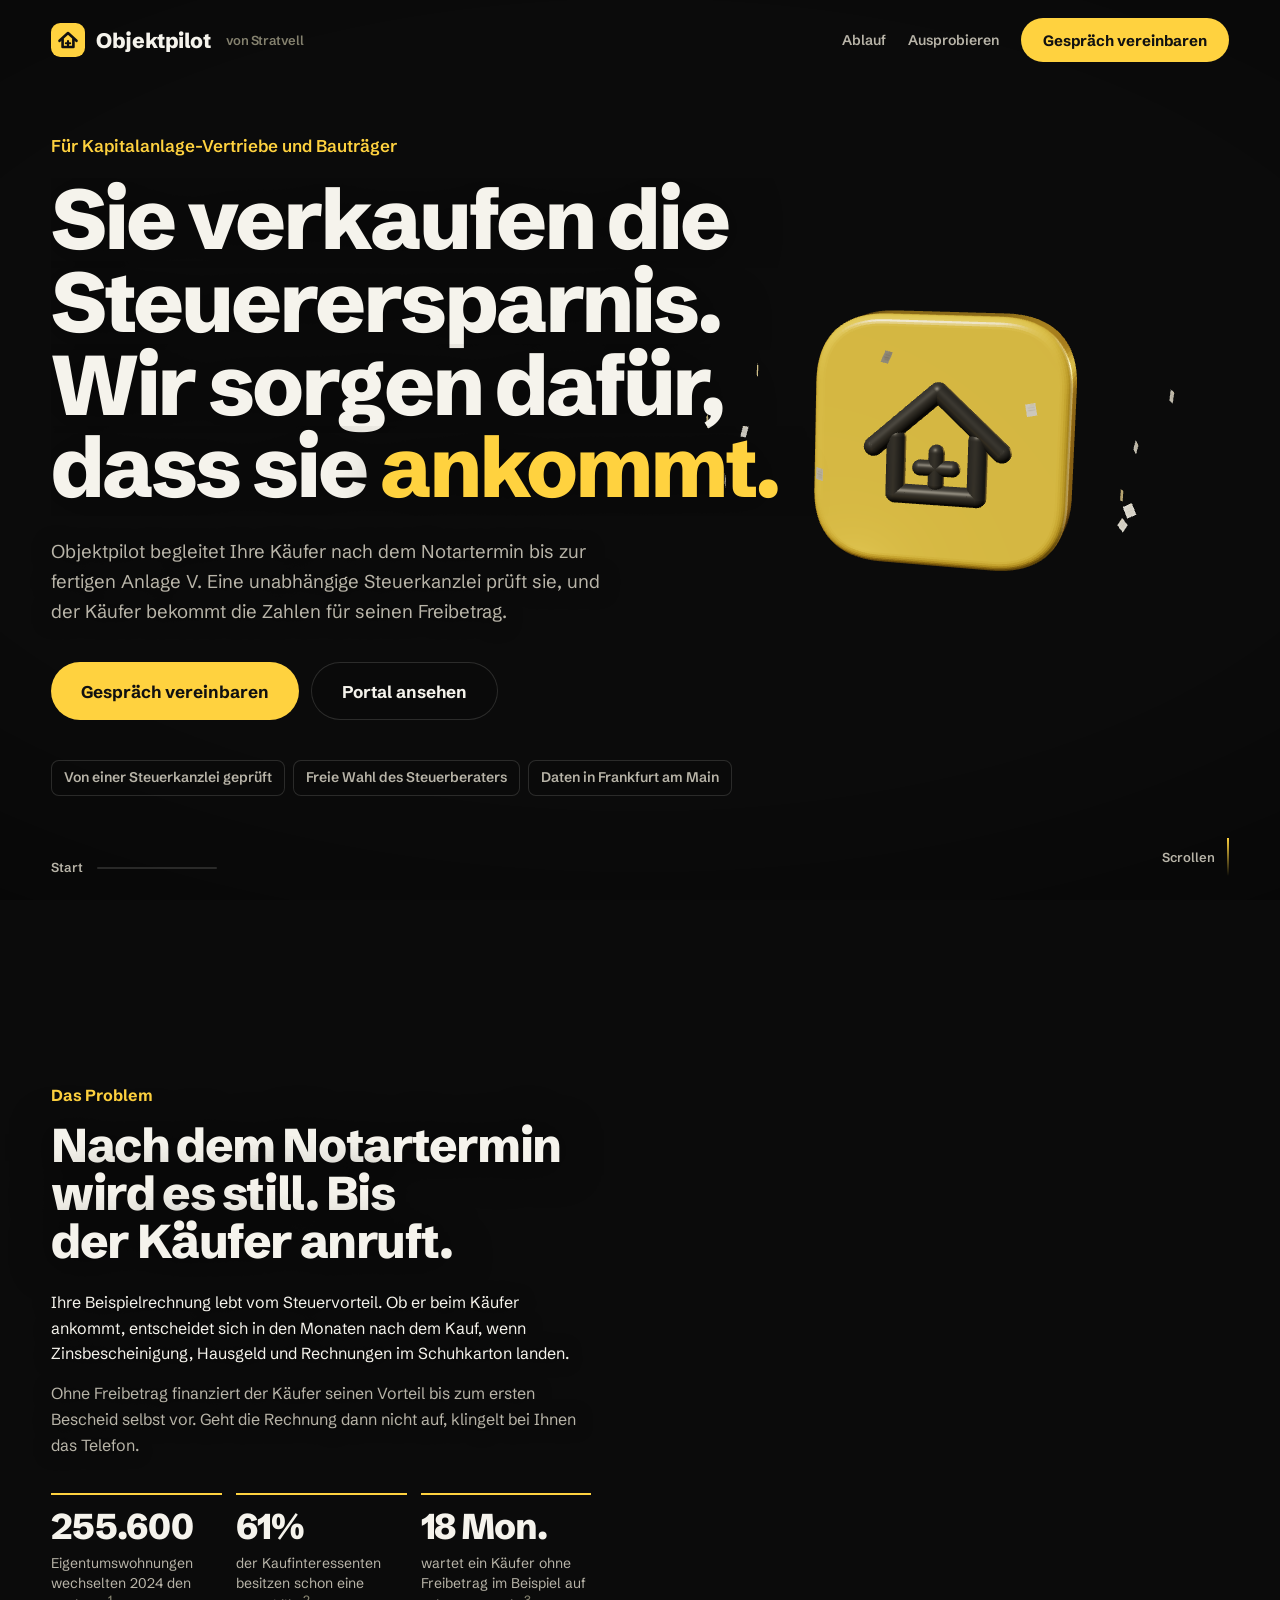
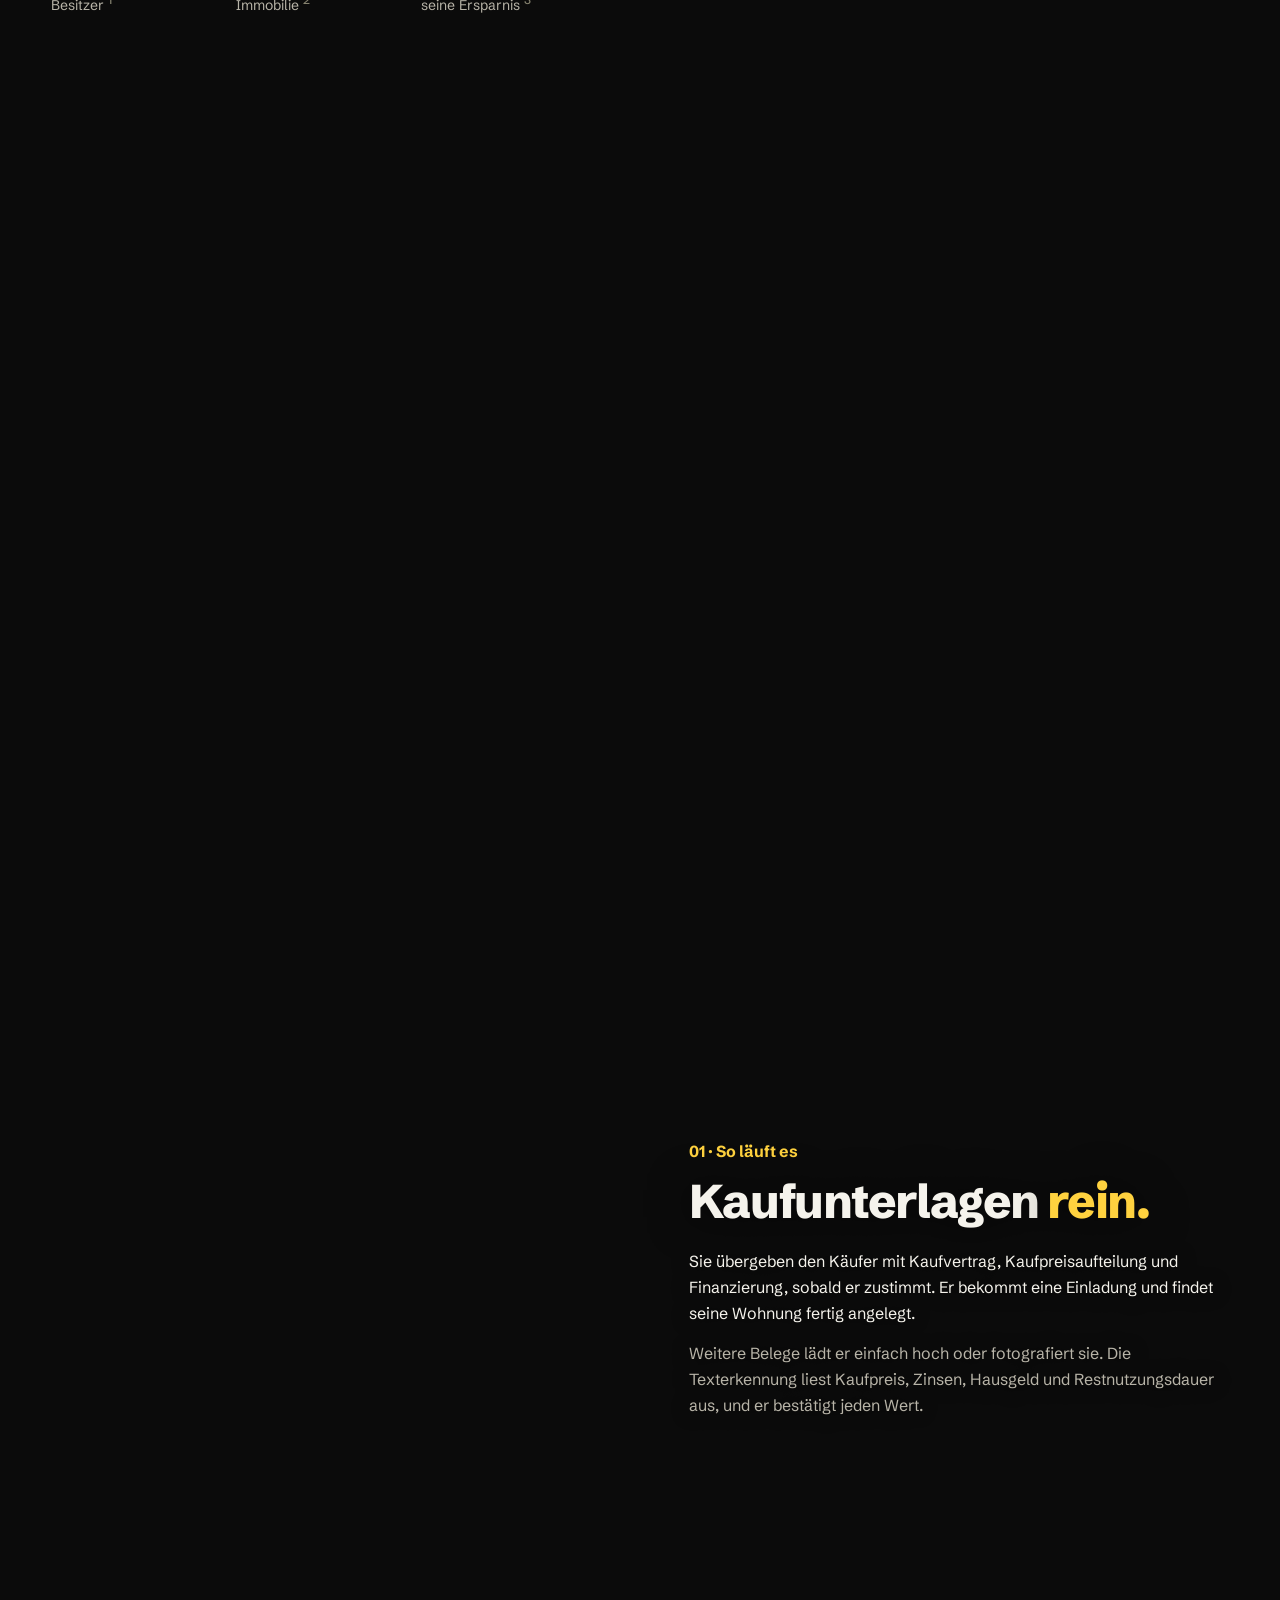
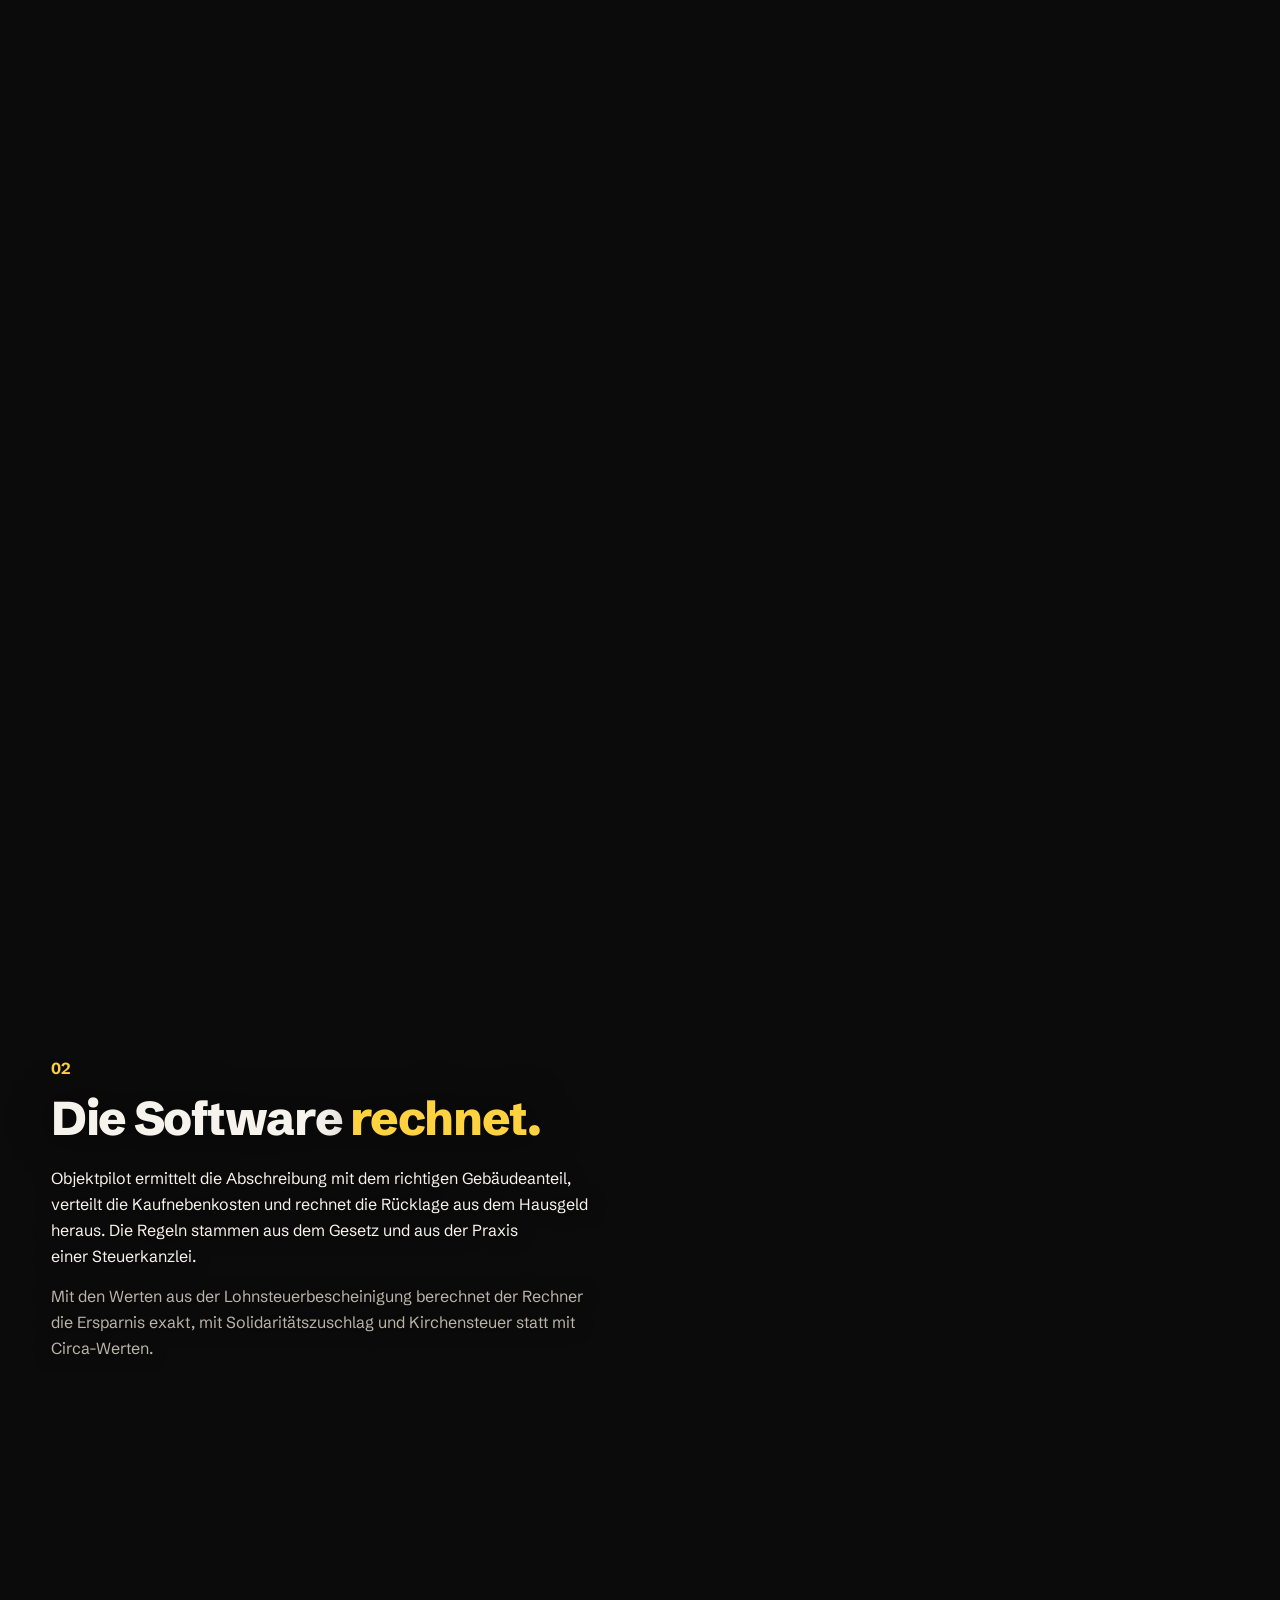
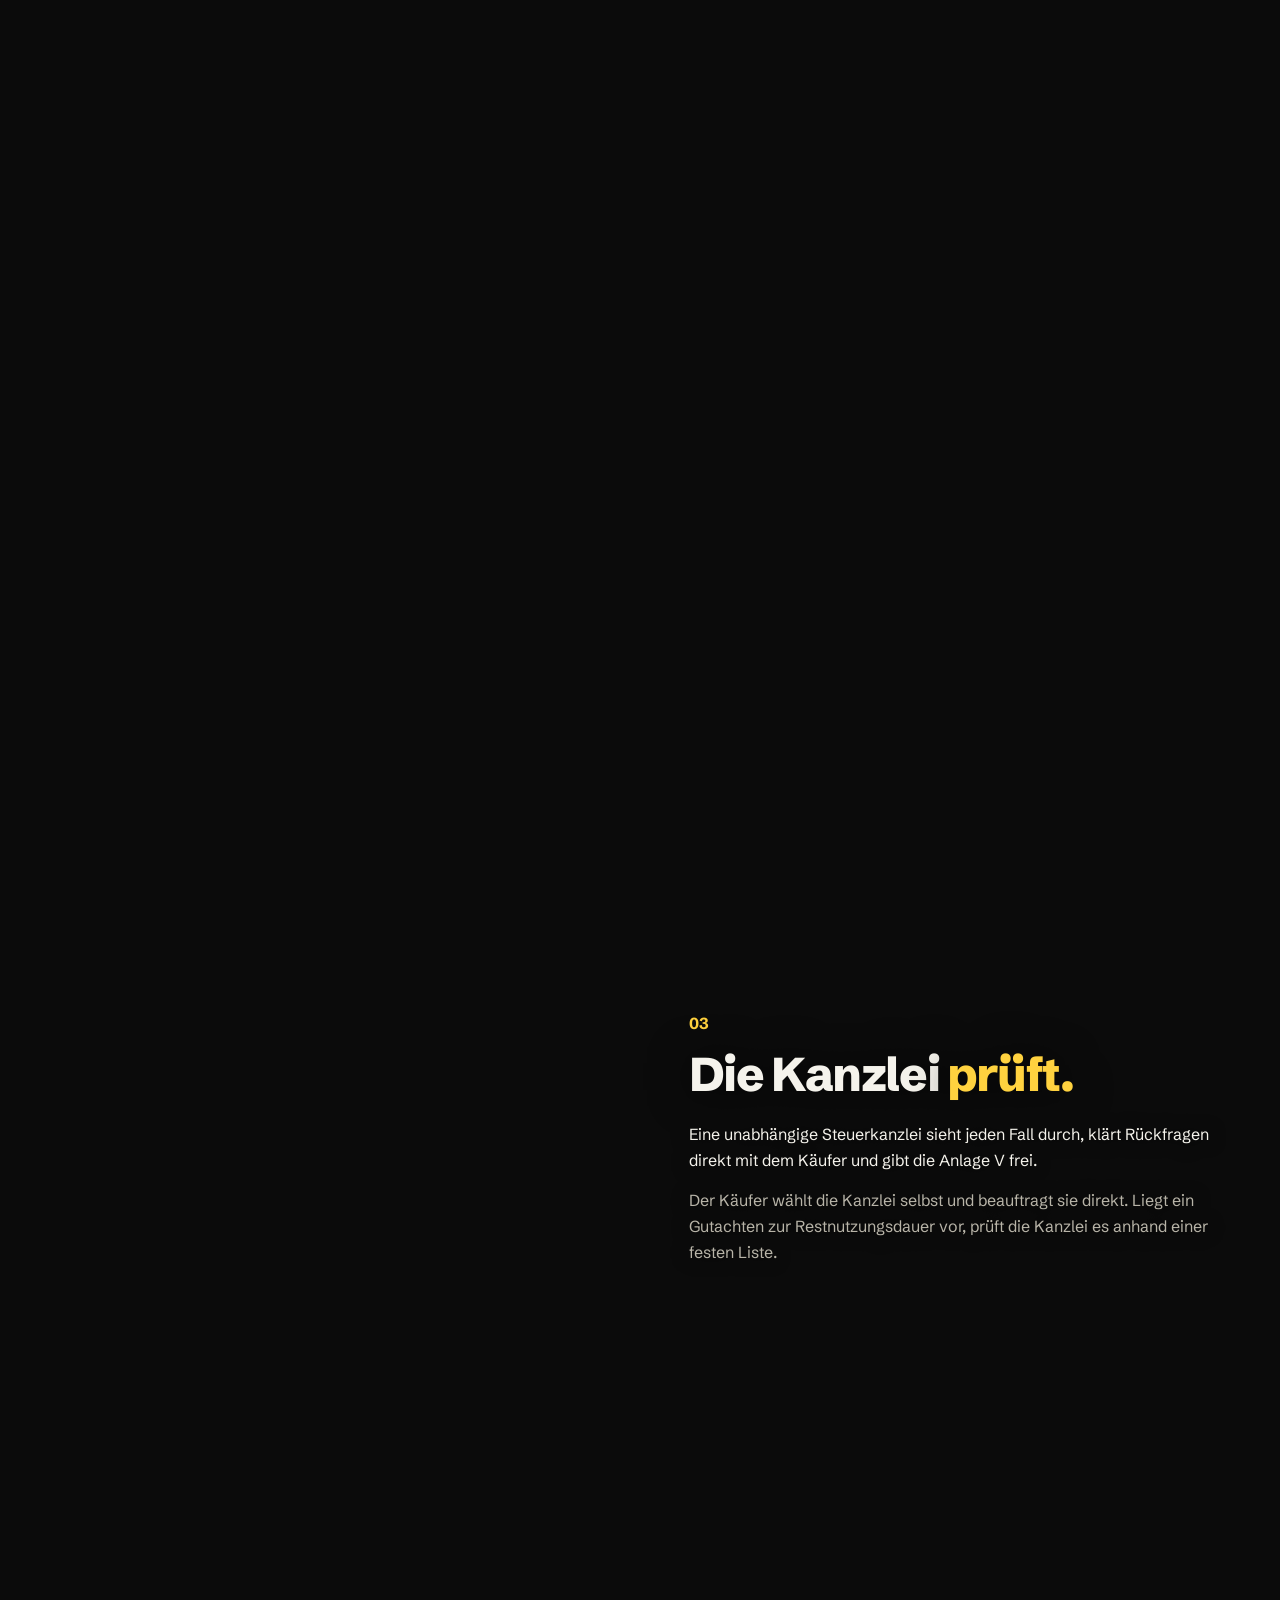
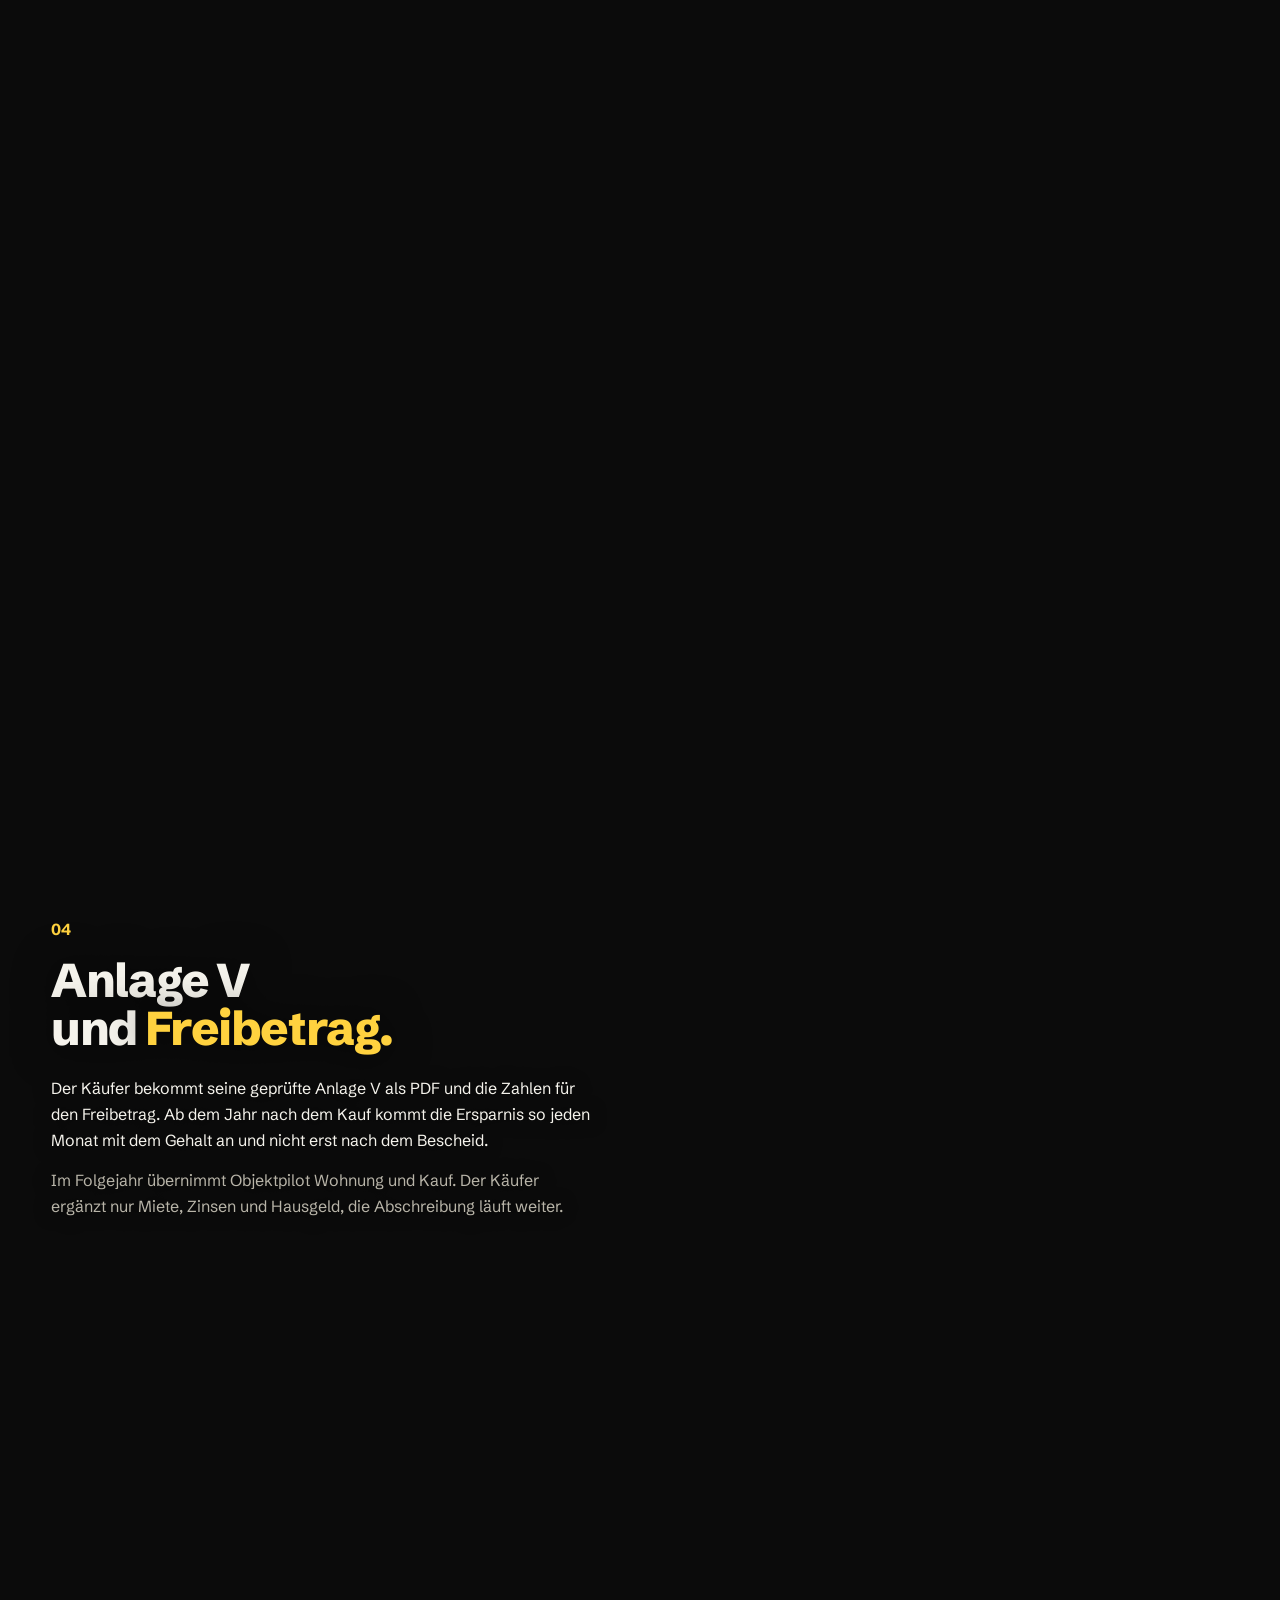
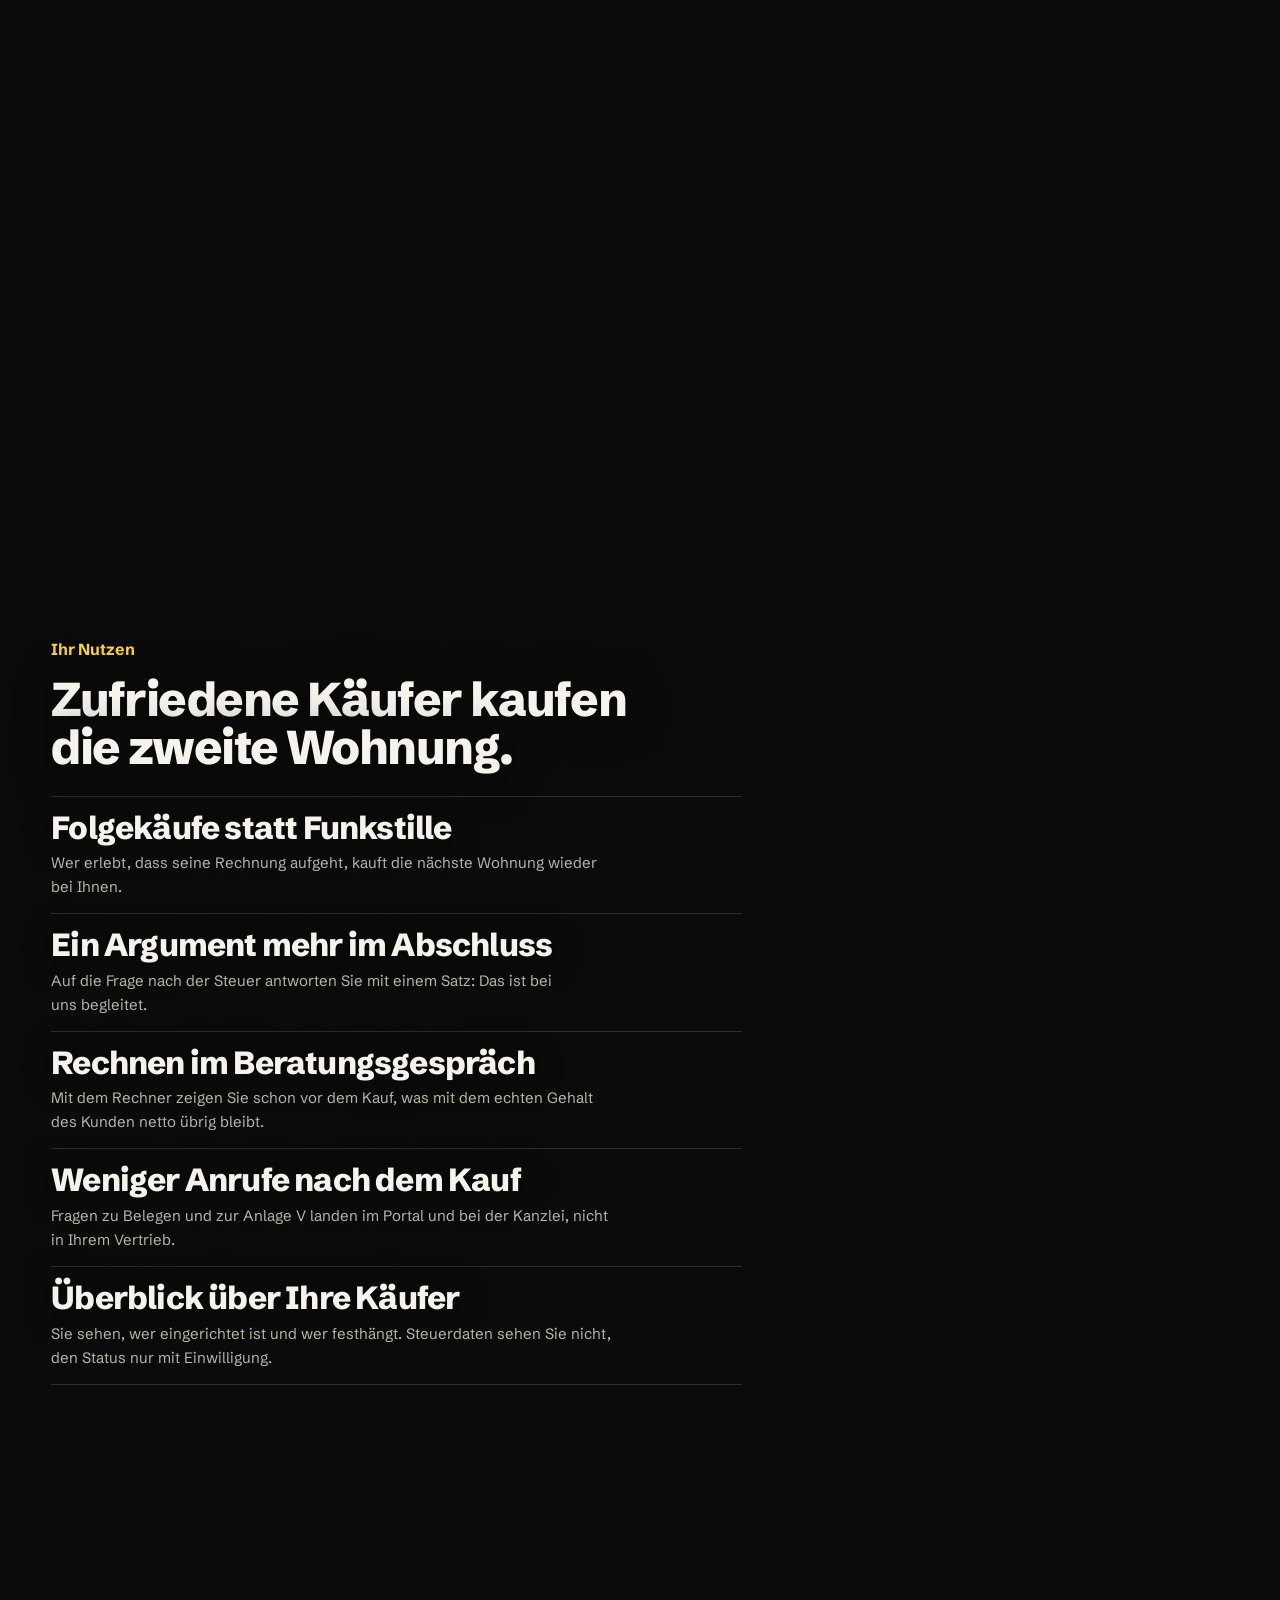
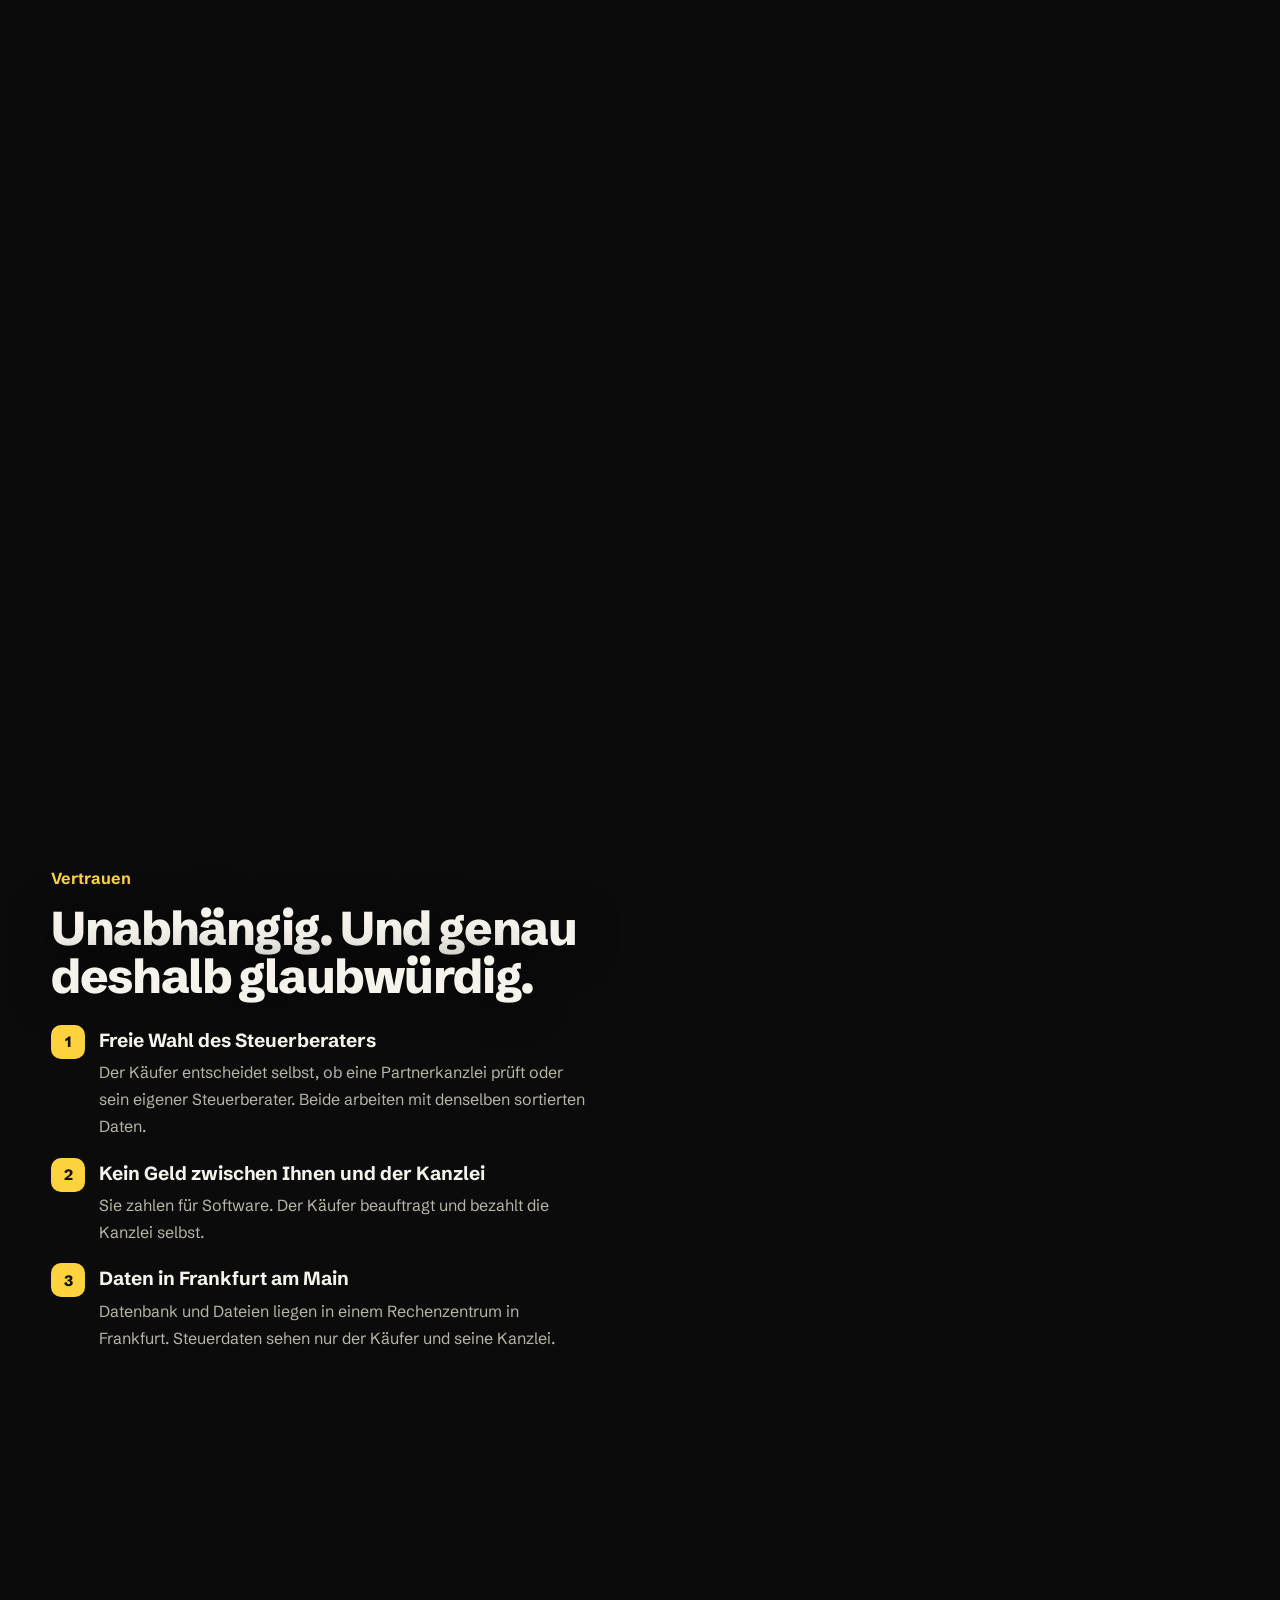
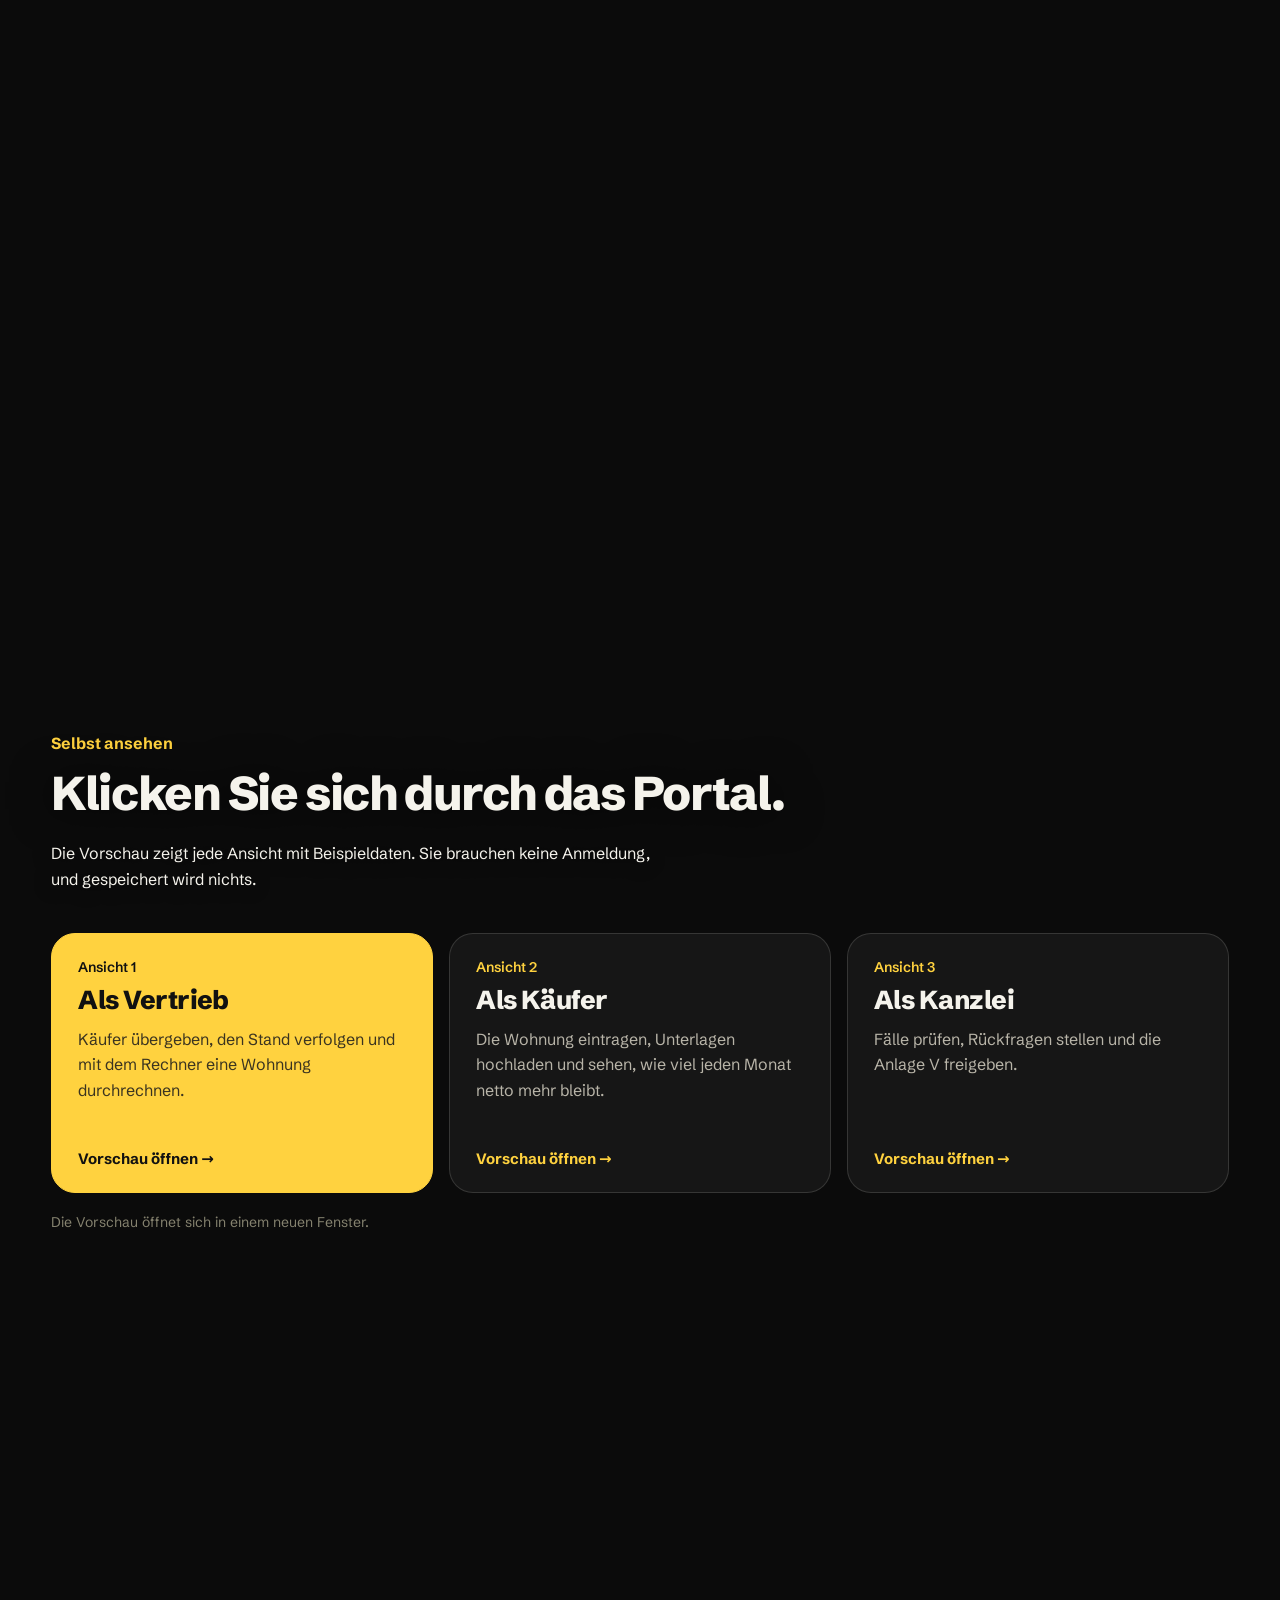
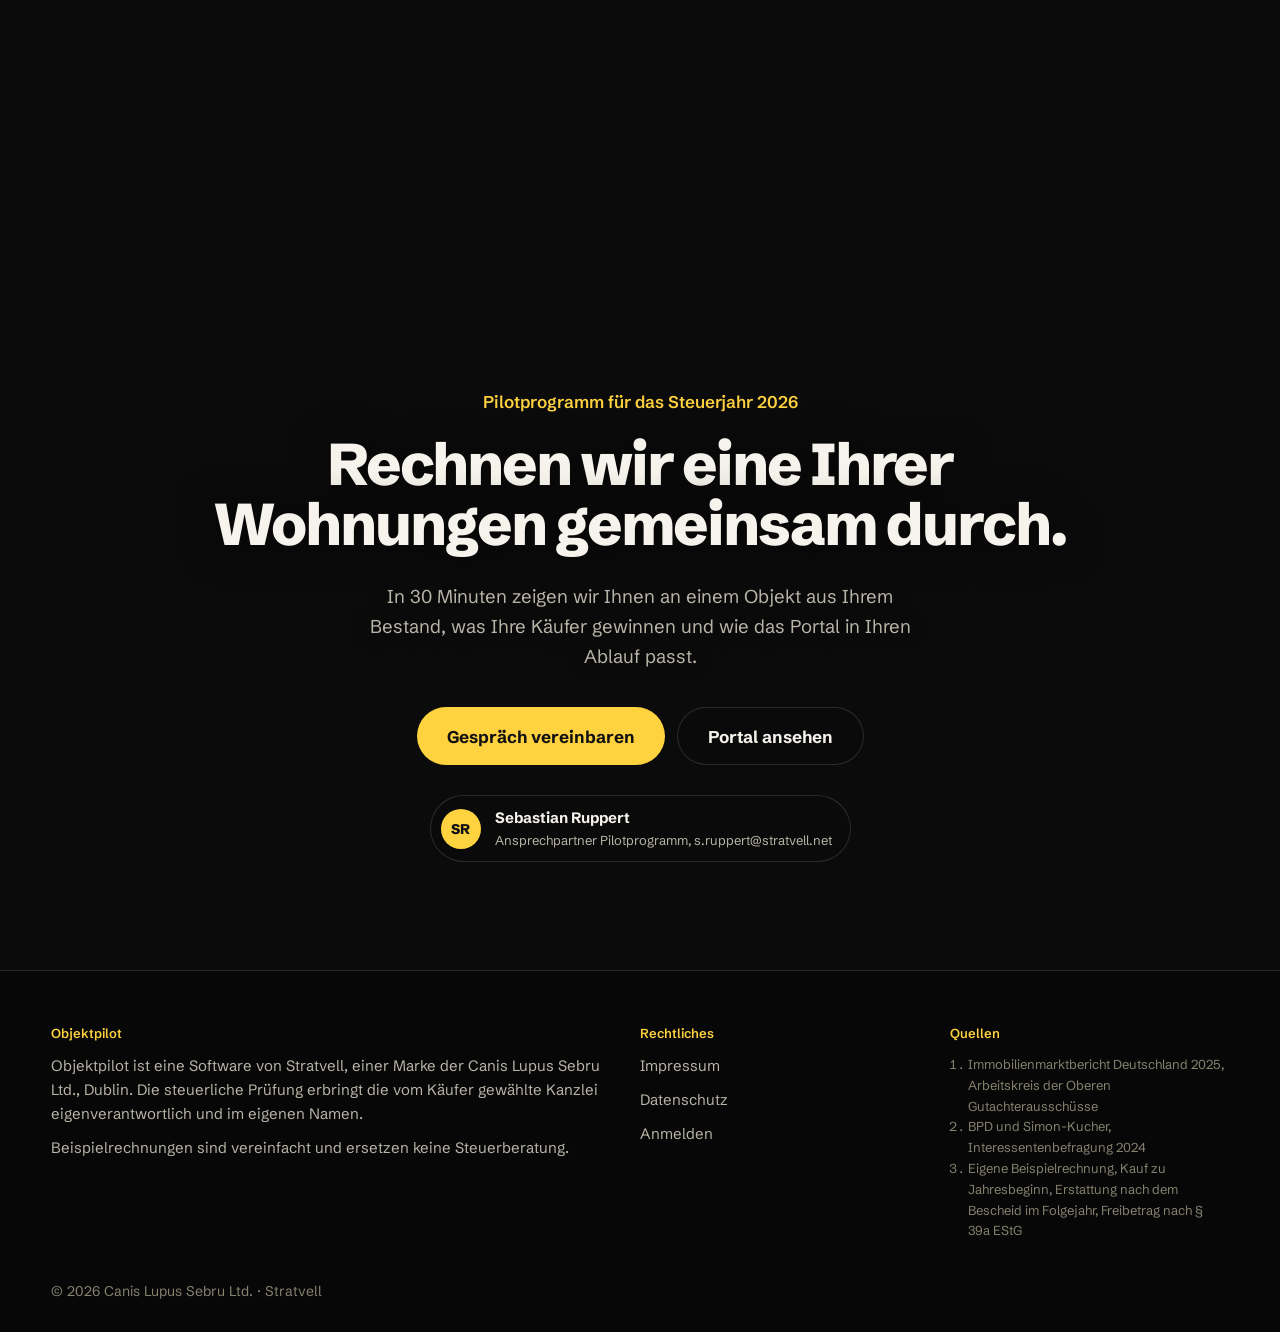
==== commit 31046b42: "Bezeichnungen in der Hausschrift statt Monospace" ====
--- a/index.html
+++ b/index.html
@@ -11,7 +11,7 @@
 <meta property="og:type" content="website">
 <link rel="icon" type="image/svg+xml" href="favicon.svg">
 <link rel="preload" href="assets/fonts/SchibstedGrotesk-latin.woff2" as="font" type="font/woff2" crossorigin>
-<link rel="stylesheet" href="assets/site.css?v=1">
+<link rel="stylesheet" href="assets/site.css?v=2">
 <script type="importmap">{"imports":{"three":"./assets/vendor/three.module.min.js"}}</script>
 </head>
 <body class="is-loading">
--- a/assets/site.css
+++ b/assets/site.css
@@ -1,13 +1,12 @@
 /* Objektpilot · Landingpage. Schwarz und Gelb wie das Portal, Scroll-Geschichte wie stratvell.net. */
 @font-face{font-family:"Schibsted Grotesk";src:url(fonts/SchibstedGrotesk-latin.woff2) format("woff2");font-weight:400 900;font-display:swap;unicode-range:U+0000-00FF,U+0131,U+0152-0153,U+02BB-02BC,U+02C6,U+02DA,U+02DC,U+0304,U+0308,U+0329,U+2000-206F,U+20AC,U+2122,U+2191,U+2193,U+2212,U+2215,U+FEFF,U+FFFD}
 @font-face{font-family:"Schibsted Grotesk";src:url(fonts/SchibstedGrotesk-latin-ext.woff2) format("woff2");font-weight:400 900;font-display:swap;unicode-range:U+0100-02BA,U+02BD-02C5,U+02C7-02CC,U+02CE-02D7,U+02DD-02FF,U+1E00-1E9F,U+20A0-20AB,U+20AD-20C0}
-@font-face{font-family:"Geist Mono";src:url(fonts/GeistMono-Variable.woff2) format("woff2");font-weight:100 900;font-display:swap}
 
 :root{
   --y:#FFD23F;--y-2:#F2BE00;--bg:#0B0B0B;--bg-2:#141414;--card:#181818;
   --ink:#F5F3EC;--ink-2:#B8B4A8;--ink-3:#85826F;--line:rgba(245,243,236,.14);
   --f-sans:"Schibsted Grotesk",system-ui,-apple-system,"Segoe UI",sans-serif;
-  --f-mono:"Geist Mono",ui-monospace,Menlo,monospace;
+  --f-label:"Schibsted Grotesk",system-ui,-apple-system,"Segoe UI",sans-serif;
   --gutter:clamp(20px,4vw,64px);
   --ease:cubic-bezier(.16,1,.3,1);
   color-scheme:dark;
@@ -42,9 +41,9 @@
 /* Navigation */
 .nav{position:fixed;top:0;left:0;right:0;z-index:20;display:flex;align-items:center;justify-content:space-between;gap:16px;padding:18px var(--gutter)}
 .brand{display:inline-flex;align-items:center;gap:11px;text-decoration:none;font:800 21px/1 var(--f-sans);letter-spacing:-.02em}
-.brand small{font:400 11px/1 var(--f-mono);letter-spacing:.12em;text-transform:uppercase;color:var(--ink-3);margin-left:4px}
+.brand small{font:600 13px/1 var(--f-label);color:var(--ink-3);margin-left:4px}
 .nav nav{display:flex;align-items:center;gap:22px}
-.nav-link{font:400 12px/1 var(--f-mono);letter-spacing:.08em;text-transform:uppercase;text-decoration:none;color:var(--ink-2)}
+.nav-link{font:600 14px/1 var(--f-label);text-decoration:none;color:var(--ink-2)}
 .nav-link:hover{color:var(--ink)}
 .pill{display:inline-flex;align-items:center;justify-content:center;gap:8px;min-height:44px;padding:0 22px;border-radius:999px;font:700 15px/1 var(--f-sans);text-decoration:none;transition:transform .4s var(--ease),background .3s,color .3s,border-color .3s;border:0;cursor:pointer}
 .pill:hover{transform:translateY(-2px)}
@@ -56,7 +55,7 @@
 .pill-lg{min-height:58px;padding:0 30px;font-size:17px}
 
 /* Fortschritt */
-.rail{position:fixed;left:var(--gutter);bottom:26px;z-index:15;display:flex;align-items:center;gap:14px;font:400 11px/1 var(--f-mono);letter-spacing:.14em;text-transform:uppercase;color:var(--ink-2);transition:opacity .4s}
+.rail{position:fixed;left:var(--gutter);bottom:26px;z-index:15;display:flex;align-items:center;gap:14px;font:600 13px/1 var(--f-label);color:var(--ink-2);transition:opacity .4s}
 .rail-track{position:relative;width:120px;height:2px;background:var(--line);overflow:hidden;border-radius:2px}
 .rail-track i{position:absolute;inset:0;background:var(--y);transform-origin:left;transform:scaleX(0)}
 .rail.off{opacity:0}
@@ -70,7 +69,7 @@
 
 /* Start */
 .s-hero{display:flex;flex-direction:column;justify-content:center;padding:120px var(--gutter) 90px}
-.eyebrow{font:400 12px/1.5 var(--f-mono);letter-spacing:.14em;text-transform:uppercase;color:var(--y);margin-bottom:24px}
+.eyebrow{font:600 17px/1.4 var(--f-label);color:var(--y);margin-bottom:20px}
 .display{font:800 clamp(44px,6.6vw,118px)/.98 var(--f-sans);letter-spacing:-.035em;max-width:min(64vw,1080px);text-shadow:0 2px 50px rgba(0,0,0,.6)}
 .ln{display:block;overflow:hidden;padding-bottom:.08em;margin-bottom:-.08em}
 .ln>span{display:block;transform:translateY(110%);transition:transform 1.3s var(--ease)}
@@ -79,9 +78,9 @@
 .lead{max-width:560px;margin-top:28px;color:var(--ink-2);font-size:clamp(17px,1.45vw,21px);text-shadow:0 1px 20px rgba(0,0,0,.9)}
 .cta-row{display:flex;flex-wrap:wrap;gap:12px;margin-top:36px}
 .cta-row.center{justify-content:center}
-.marken{display:flex;flex-wrap:wrap;gap:8px;margin-top:40px;font:400 12px/1.4 var(--f-mono);letter-spacing:.04em;color:var(--ink-2)}
+.marken{display:flex;flex-wrap:wrap;gap:8px;margin-top:40px;font:600 14px/1.4 var(--f-label);color:var(--ink-2)}
 .marken span{padding:7px 12px;border:1px solid var(--line);border-radius:8px;background:rgba(11,11,11,.5)}
-.scroll-hint{position:absolute;right:var(--gutter);bottom:24px;display:flex;align-items:center;gap:12px;font:400 11px/1 var(--f-mono);letter-spacing:.16em;text-transform:uppercase;color:var(--ink-2)}
+.scroll-hint{position:absolute;right:var(--gutter);bottom:24px;display:flex;align-items:center;gap:12px;font:600 13px/1 var(--f-label);color:var(--ink-2)}
 .scroll-hint span{display:block;width:2px;height:38px;background:linear-gradient(var(--y),transparent);animation:drip 2.2s ease-in-out infinite;transform-origin:top}
 @keyframes drip{0%{transform:scaleY(0)}55%{transform:scaleY(1)}100%{transform:scaleY(1);opacity:0}}
 
@@ -93,7 +92,7 @@
 .s-step{height:170vh}
 .panel{width:min(540px,100%)}
 .right .panel{margin-left:auto}
-.num{font:400 13px/1 var(--f-mono);letter-spacing:.16em;color:var(--y);margin-bottom:18px}
+.num{font:700 16px/1.2 var(--f-label);color:var(--y);margin-bottom:16px}
 .title{font:800 clamp(34px,3.7vw,64px)/1.02 var(--f-sans);letter-spacing:-.03em;margin-bottom:24px;text-shadow:0 2px 40px rgba(0,0,0,.8)}
 .body{color:var(--ink);font-size:clamp(16px,1.25vw,19px);line-height:1.62;text-shadow:0 1px 18px rgba(0,0,0,.95)}
 .body+.body{margin-top:14px}
@@ -104,7 +103,7 @@
 .fakt{border-top:2px solid var(--y);padding-top:14px}
 .fakt b{display:block;font:800 clamp(28px,2.8vw,44px)/1 var(--f-sans);letter-spacing:-.03em}
 .fakt span{display:block;margin-top:8px;font-size:14px;line-height:1.45;color:var(--ink-2)}
-.fakt sup{font:400 10px/1 var(--f-mono);color:var(--ink-3)}
+.fakt sup{font:500 12px/1 var(--f-label);color:var(--ink-3)}
 
 /* Nutzen als große Zeilen */
 .s-nutzen{height:190vh}
@@ -126,7 +125,7 @@
 .karten{display:grid;grid-template-columns:repeat(3,minmax(0,1fr));gap:16px;margin-top:40px}
 .karte{position:relative;display:flex;flex-direction:column;gap:12px;min-height:260px;padding:26px;border-radius:24px;background:rgba(24,24,24,.92);border:1px solid var(--line);text-decoration:none;transition:transform .5s var(--ease),border-color .3s}
 .karte:hover{transform:translateY(-6px);border-color:var(--y)}
-.karte .k-num{font:400 12px/1 var(--f-mono);letter-spacing:.14em;color:var(--y)}
+.karte .k-num{font:600 14px/1 var(--f-label);color:var(--y)}
 .karte b{font:800 26px/1.1 var(--f-sans);letter-spacing:-.02em}
 .karte span{color:var(--ink-2);font-size:16px}
 .karte em{margin-top:auto;font:700 15px/1 var(--f-sans);font-style:normal;color:var(--y)}
@@ -146,12 +145,12 @@
 /* Fuß */
 .foot{position:relative;z-index:12;background:#070707;border-top:1px solid var(--line);padding:56px 0 30px;font-size:15px;color:var(--ink-2)}
 .foot-grid{display:grid;grid-template-columns:2fr 1fr 1fr;gap:32px}
-.foot-head{font:400 11px/1 var(--f-mono);letter-spacing:.16em;text-transform:uppercase;color:var(--y);margin-bottom:14px}
+.foot-head{font:600 13px/1 var(--f-label);color:var(--y);margin-bottom:14px}
 .foot a{text-decoration:none}
 .foot a:hover{color:var(--ink);text-decoration:underline}
 .foot ol{margin:0;padding-left:18px;font-size:13px;color:var(--ink-3)}
 .foot p+p{margin-top:10px}
-.copy{margin-top:40px;font:400 12px/1.5 var(--f-mono);color:var(--ink-3)}
+.copy{margin-top:40px;font:400 14px/1.5 var(--f-label);color:var(--ink-3)}
 
 /* Rechtstexte */
 .legal{position:relative;z-index:2;max-width:720px;margin:0 auto;padding:130px 24px 80px}
@@ -160,7 +159,7 @@
 .legal p,.legal li{color:var(--ink-2)}
 .legal p{margin:0 0 12px}
 .legal ul{margin:0 0 12px;padding-left:20px}
-.legal .date{font:400 12px/1 var(--f-mono);letter-spacing:.1em;text-transform:uppercase;color:var(--ink-3);margin-bottom:30px}
+.legal .date{font:400 14px/1 var(--f-label);color:var(--ink-3);margin-bottom:30px}
 
 /* Mobil */
 @media (max-width:900px){
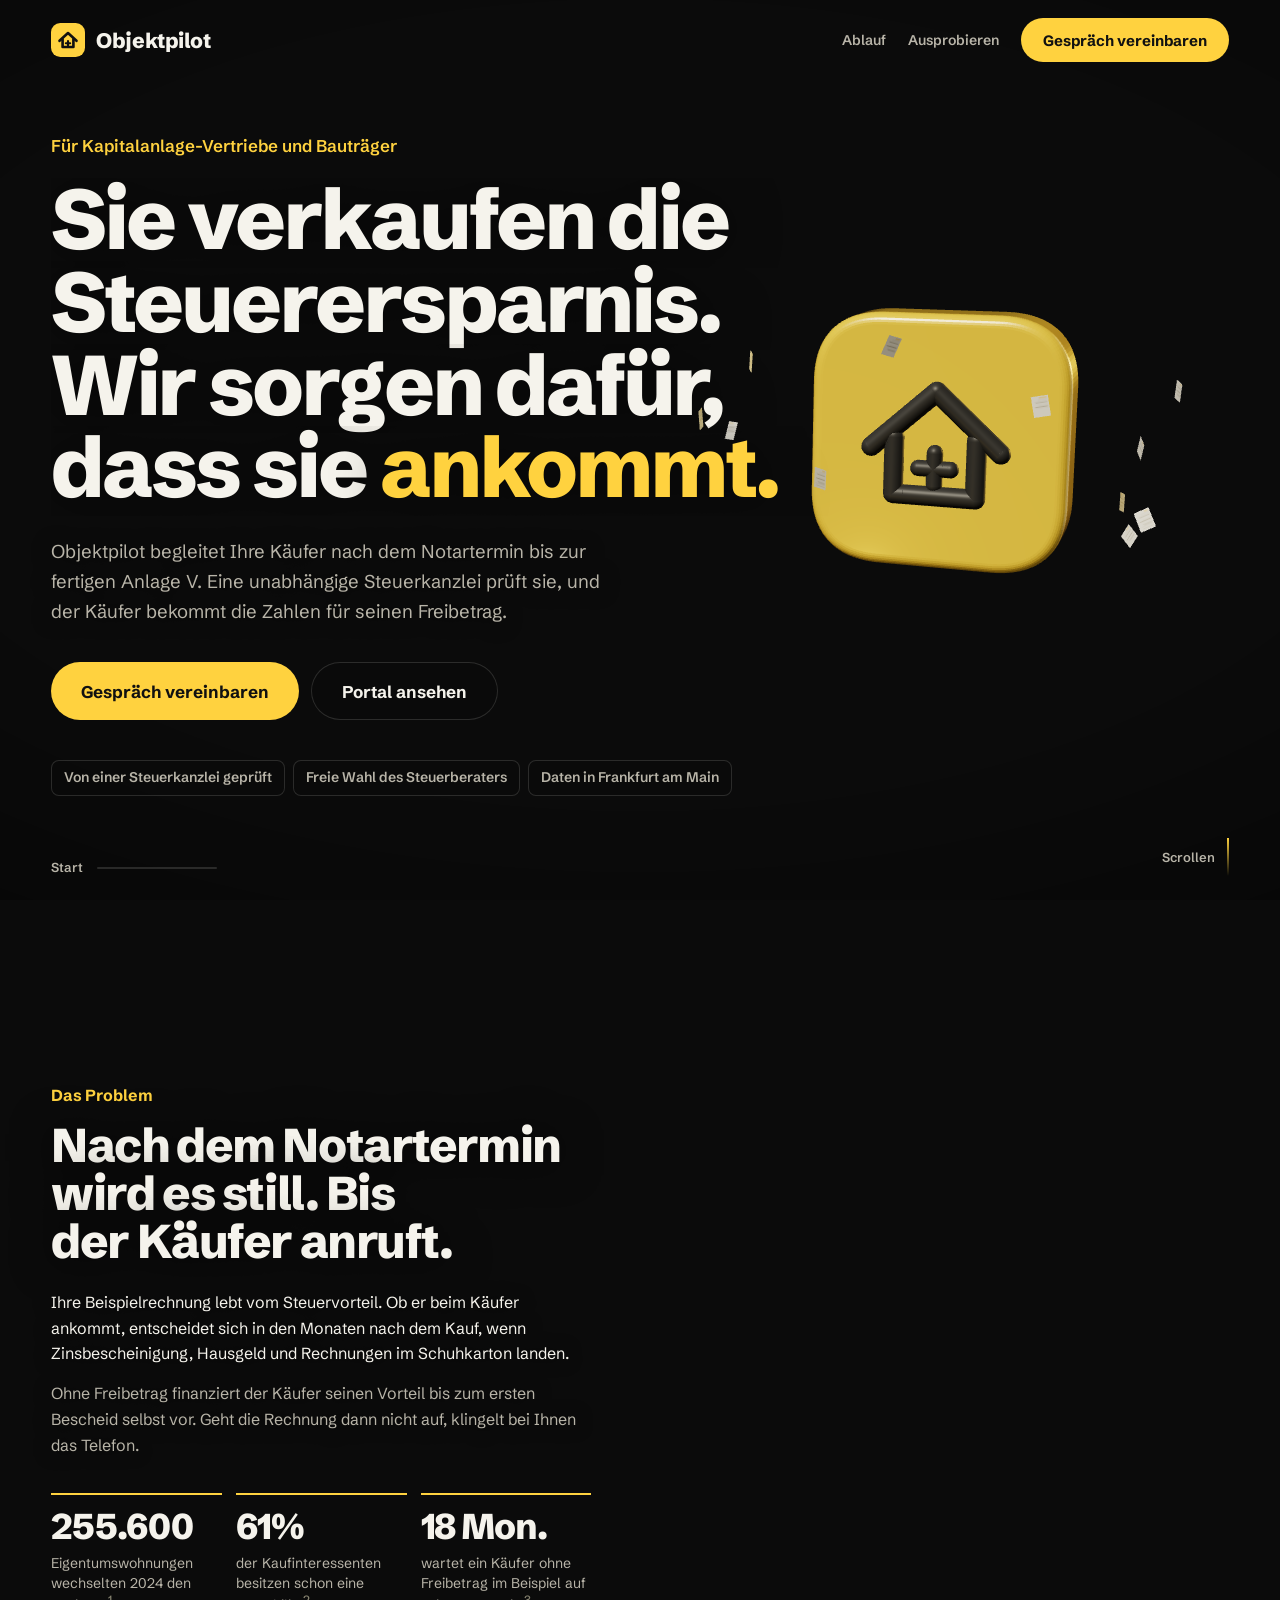
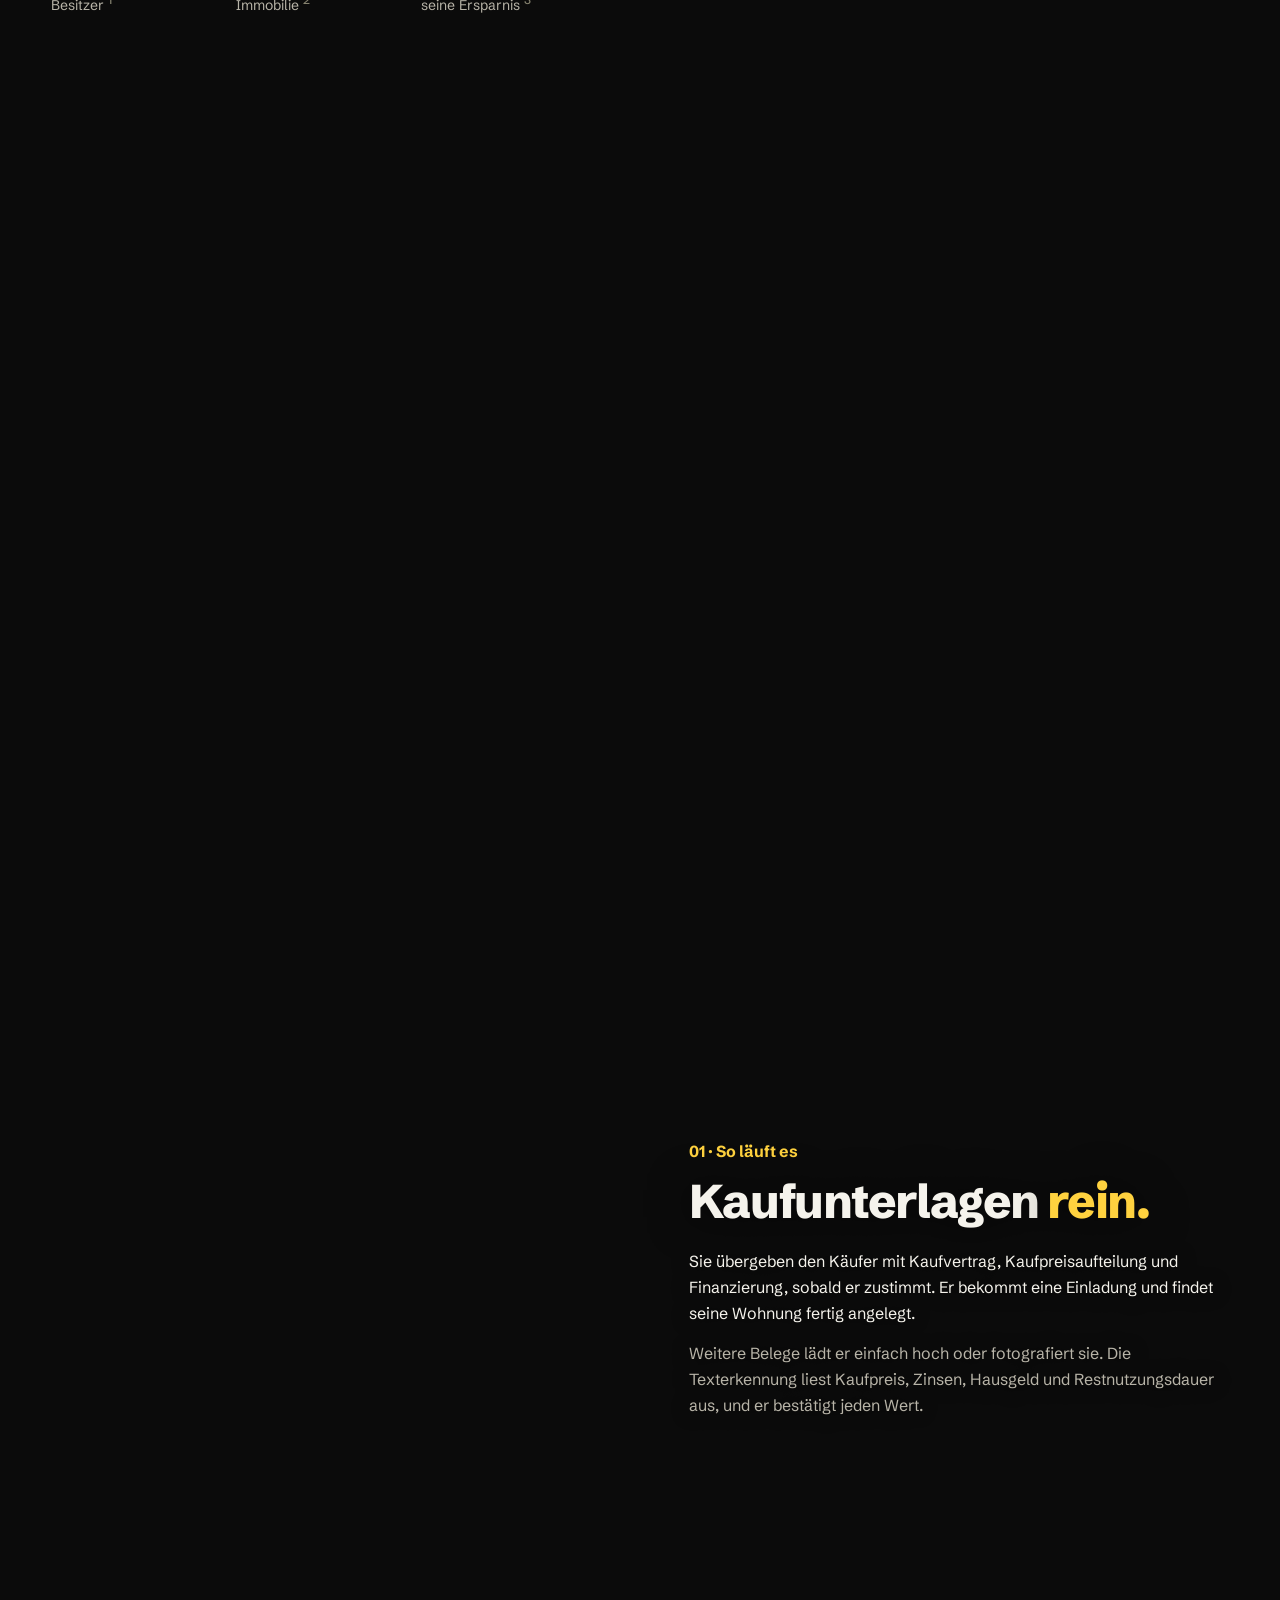
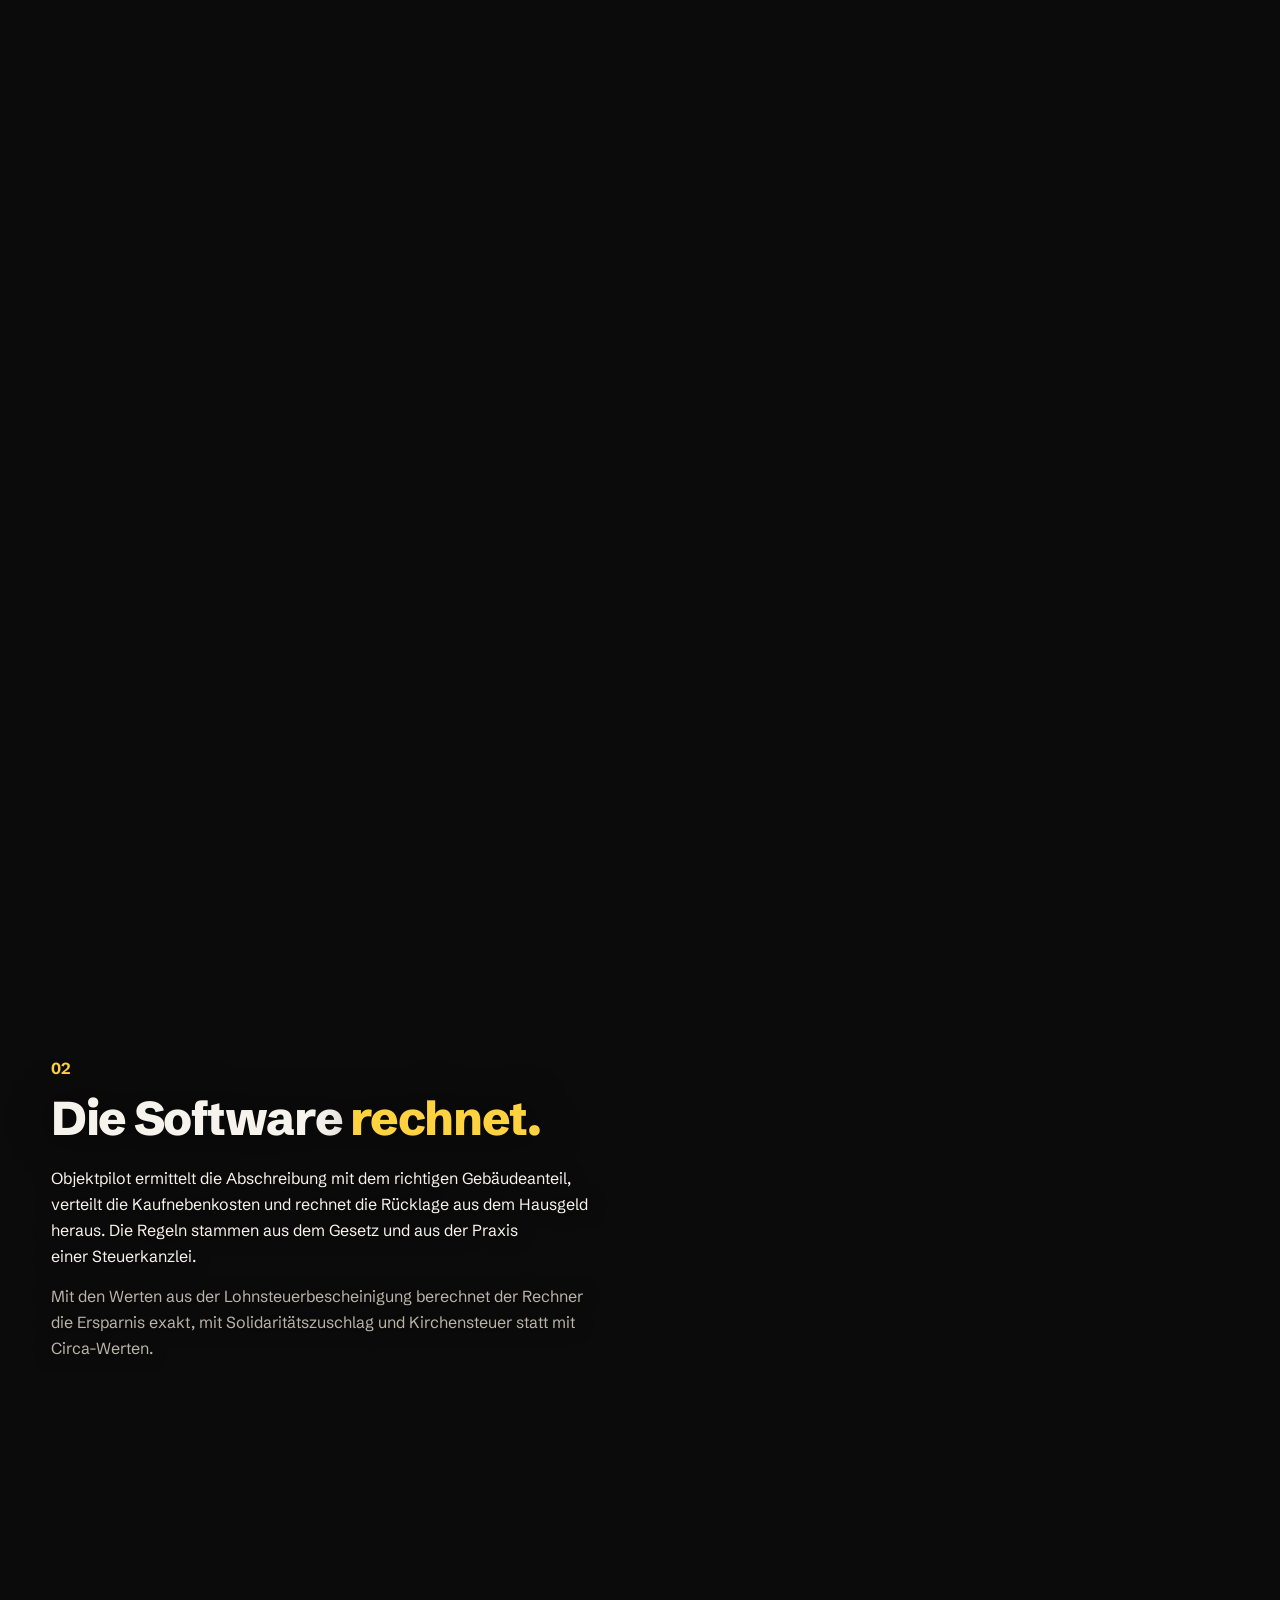
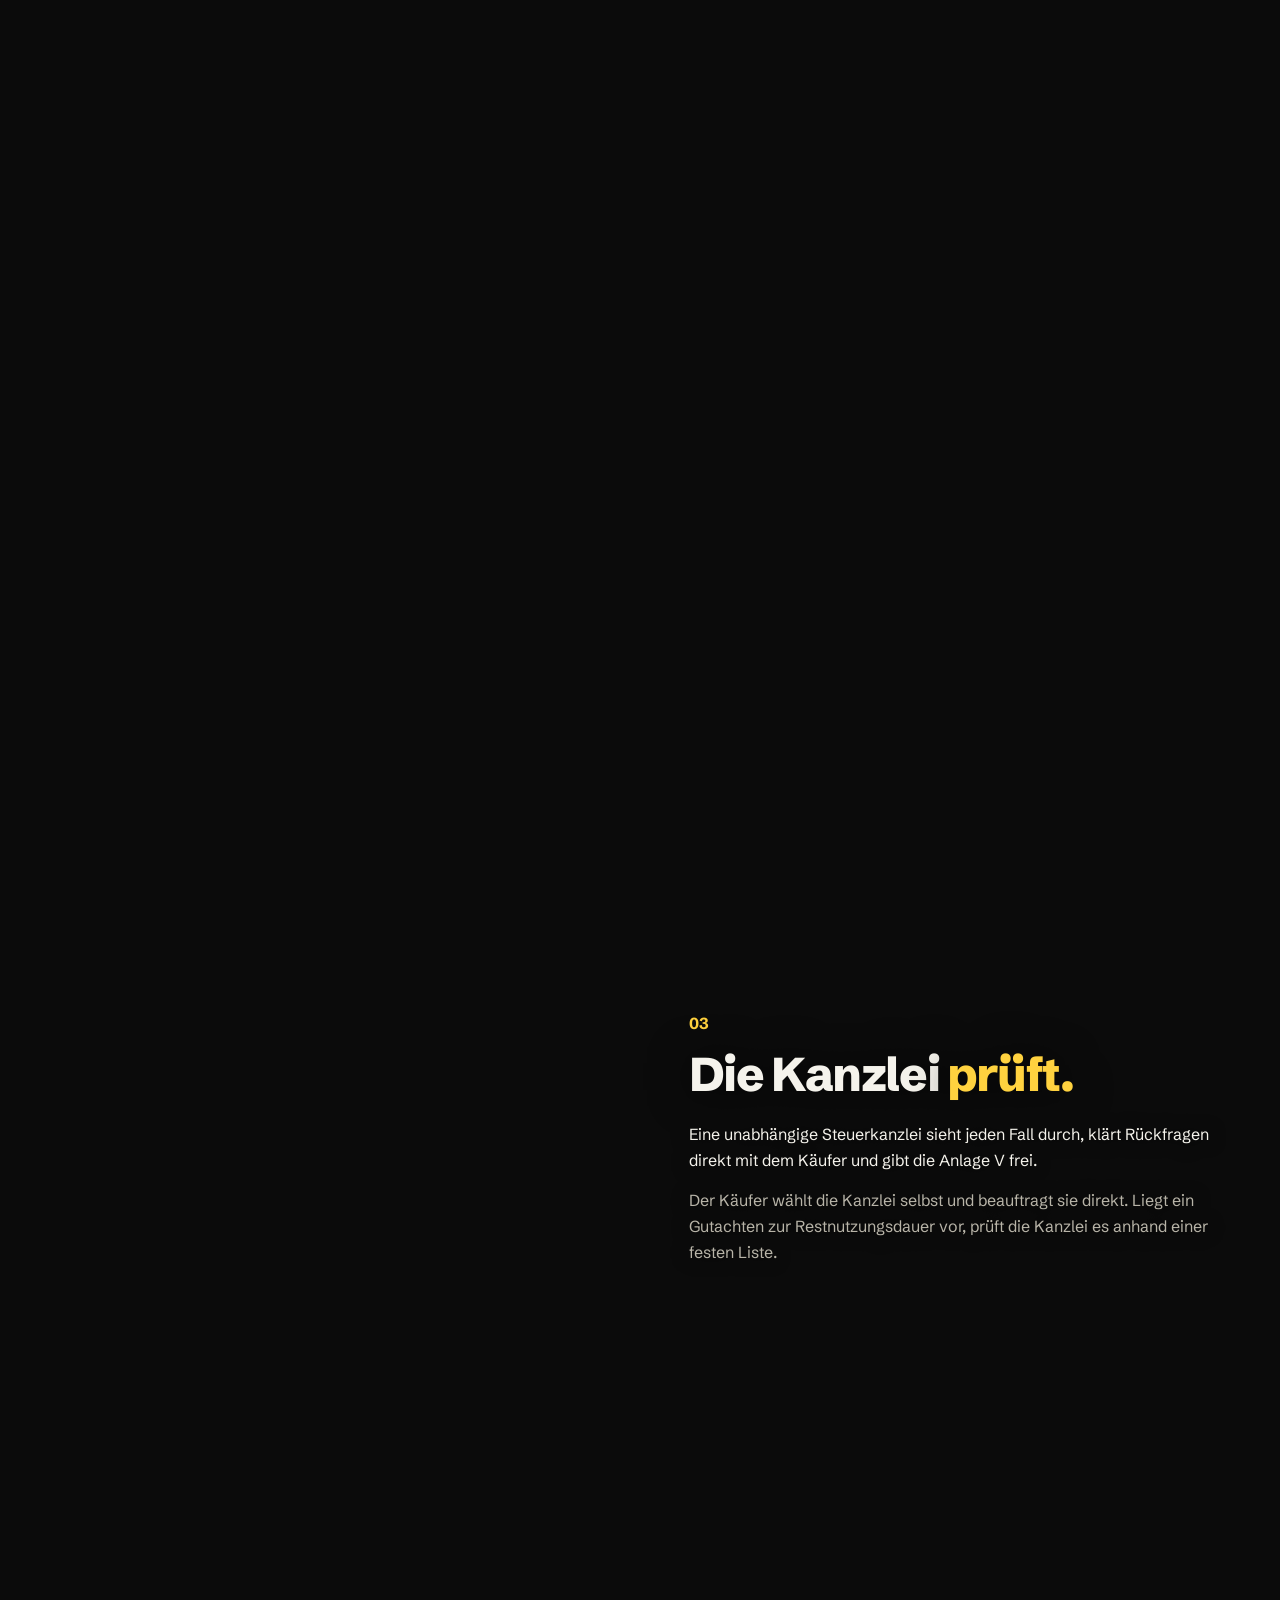
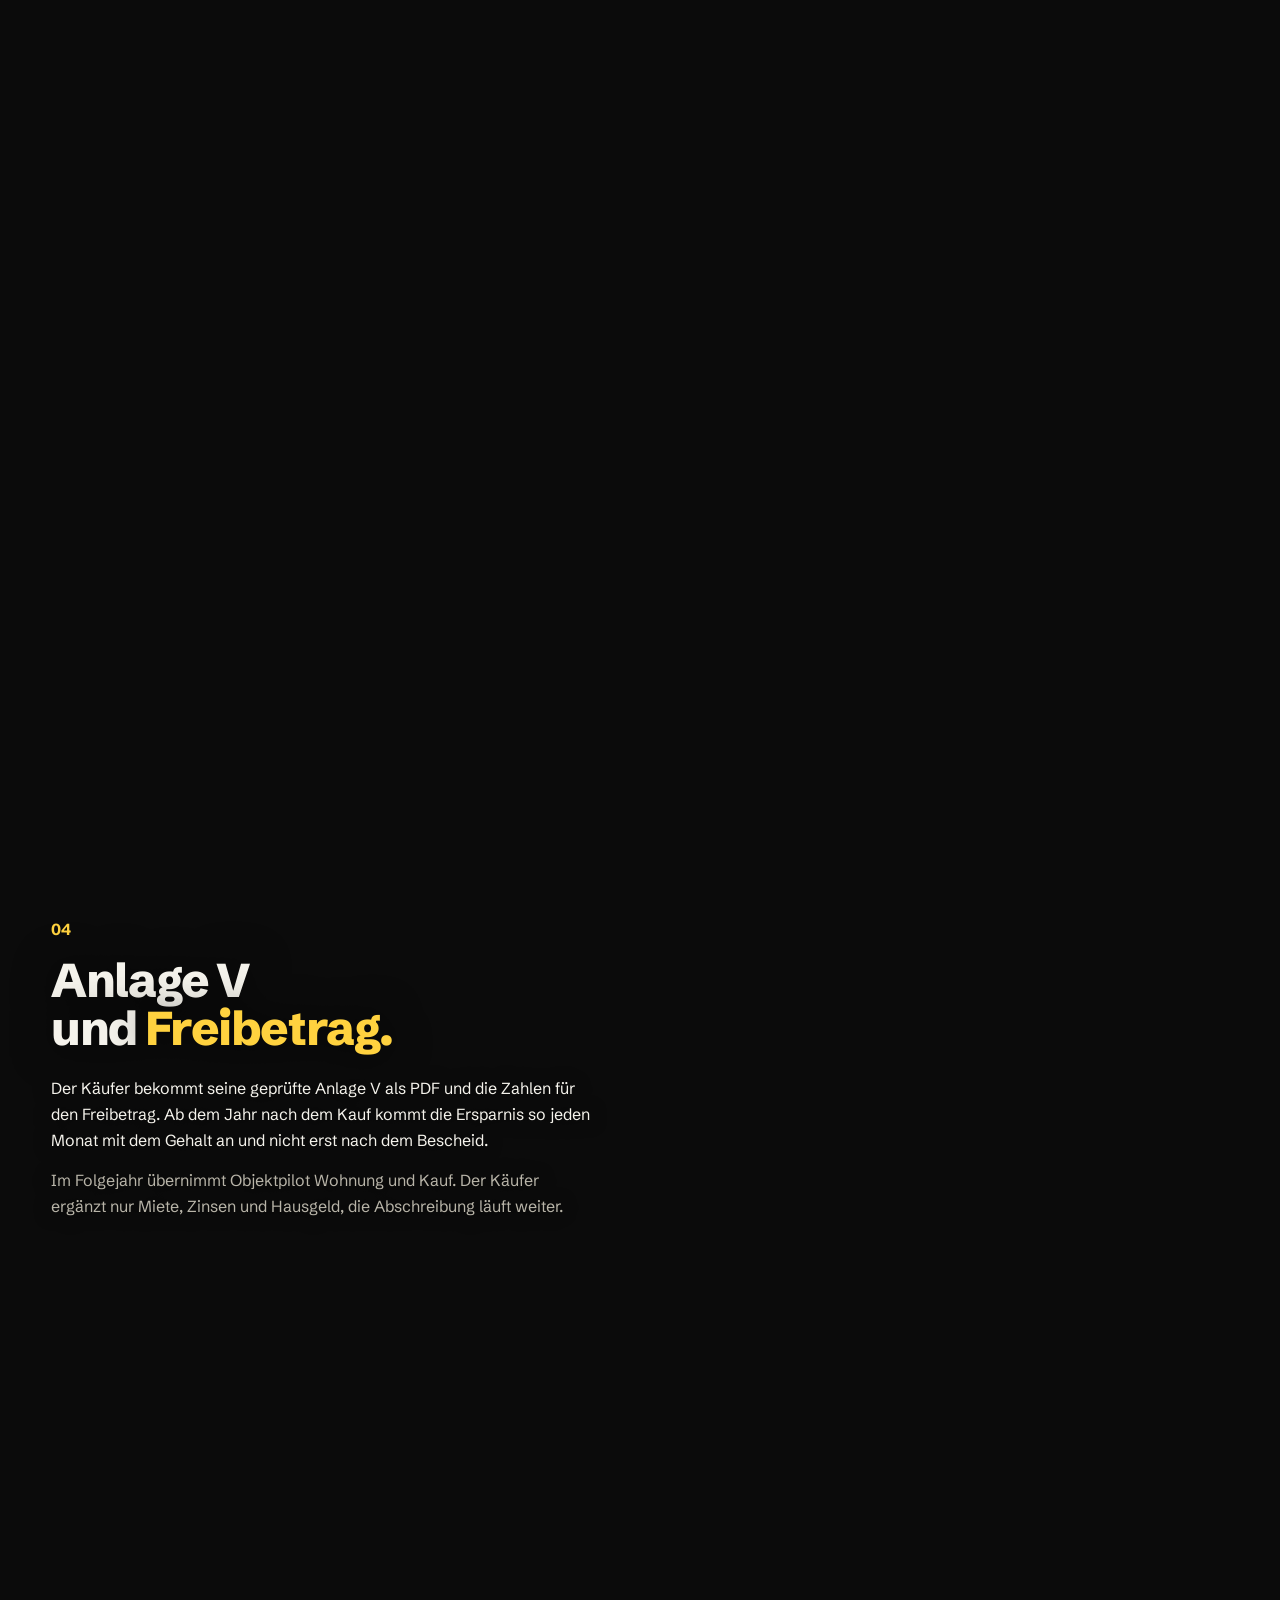
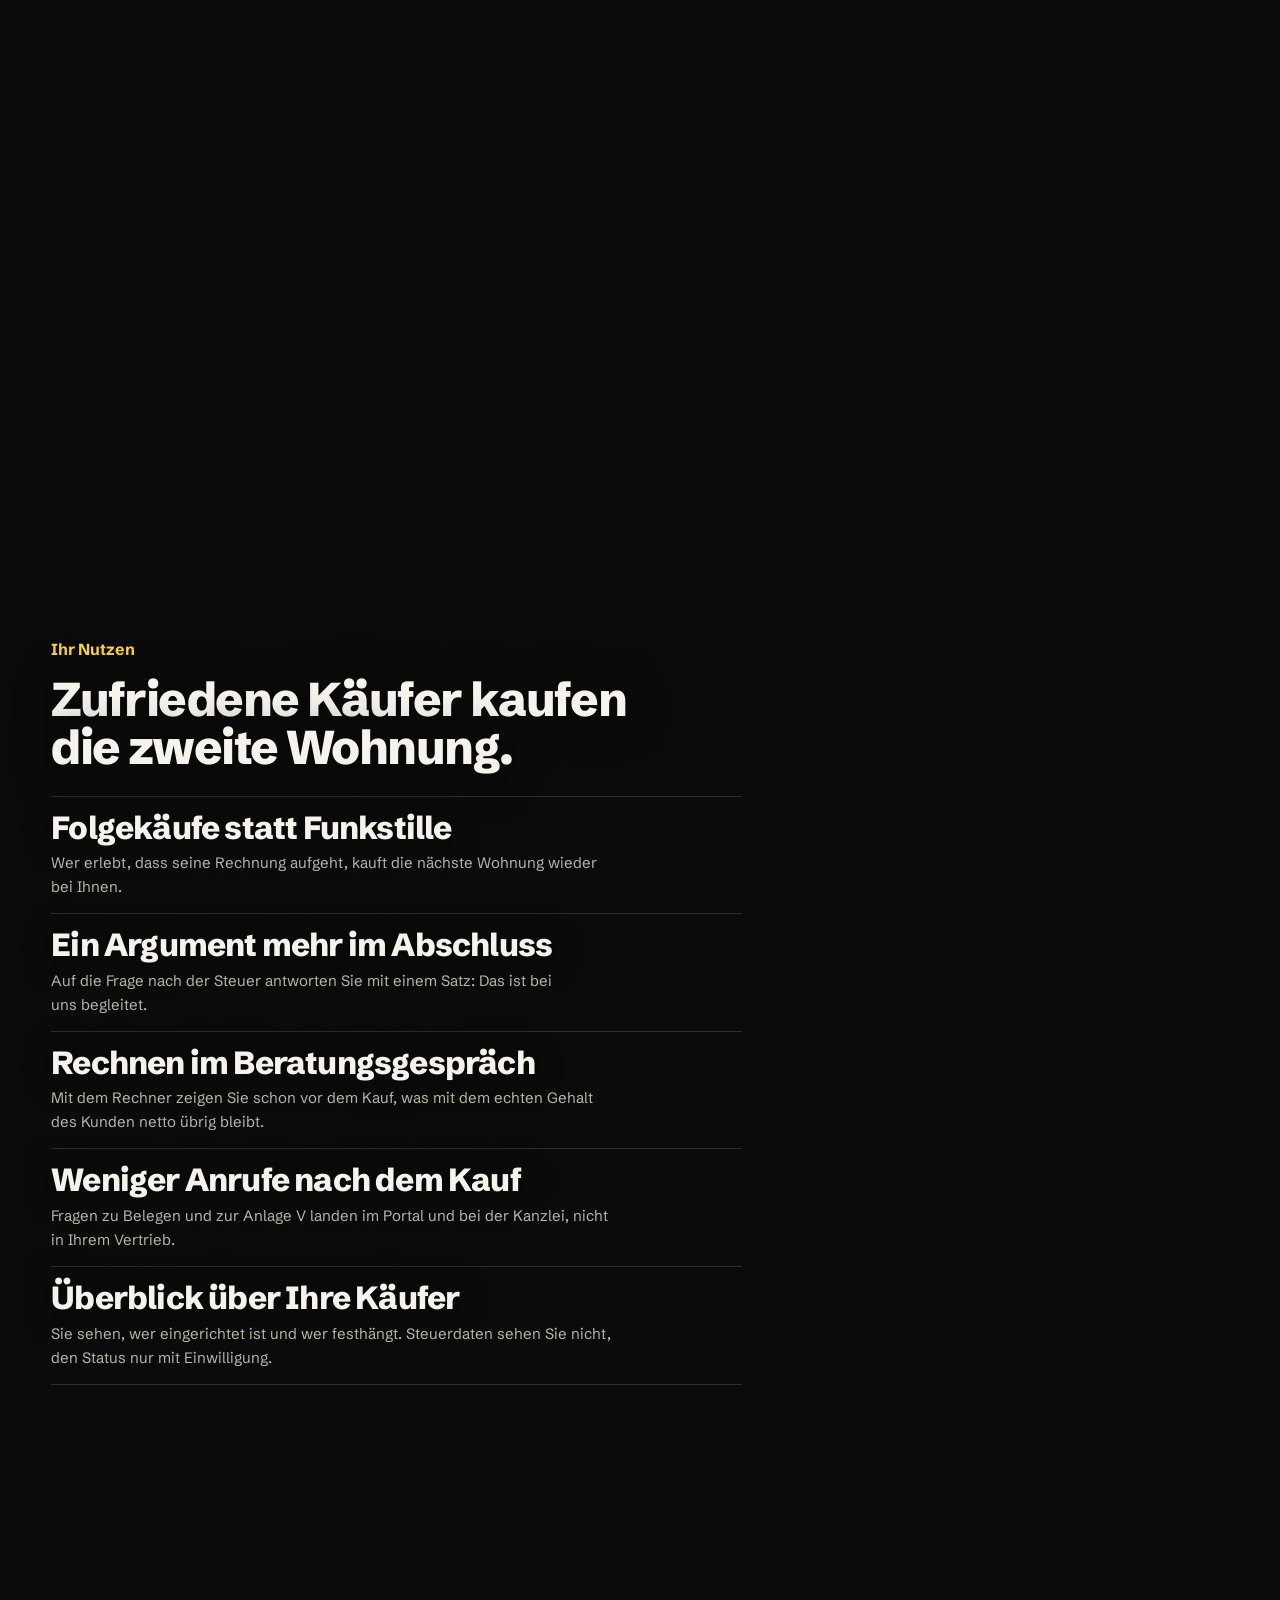
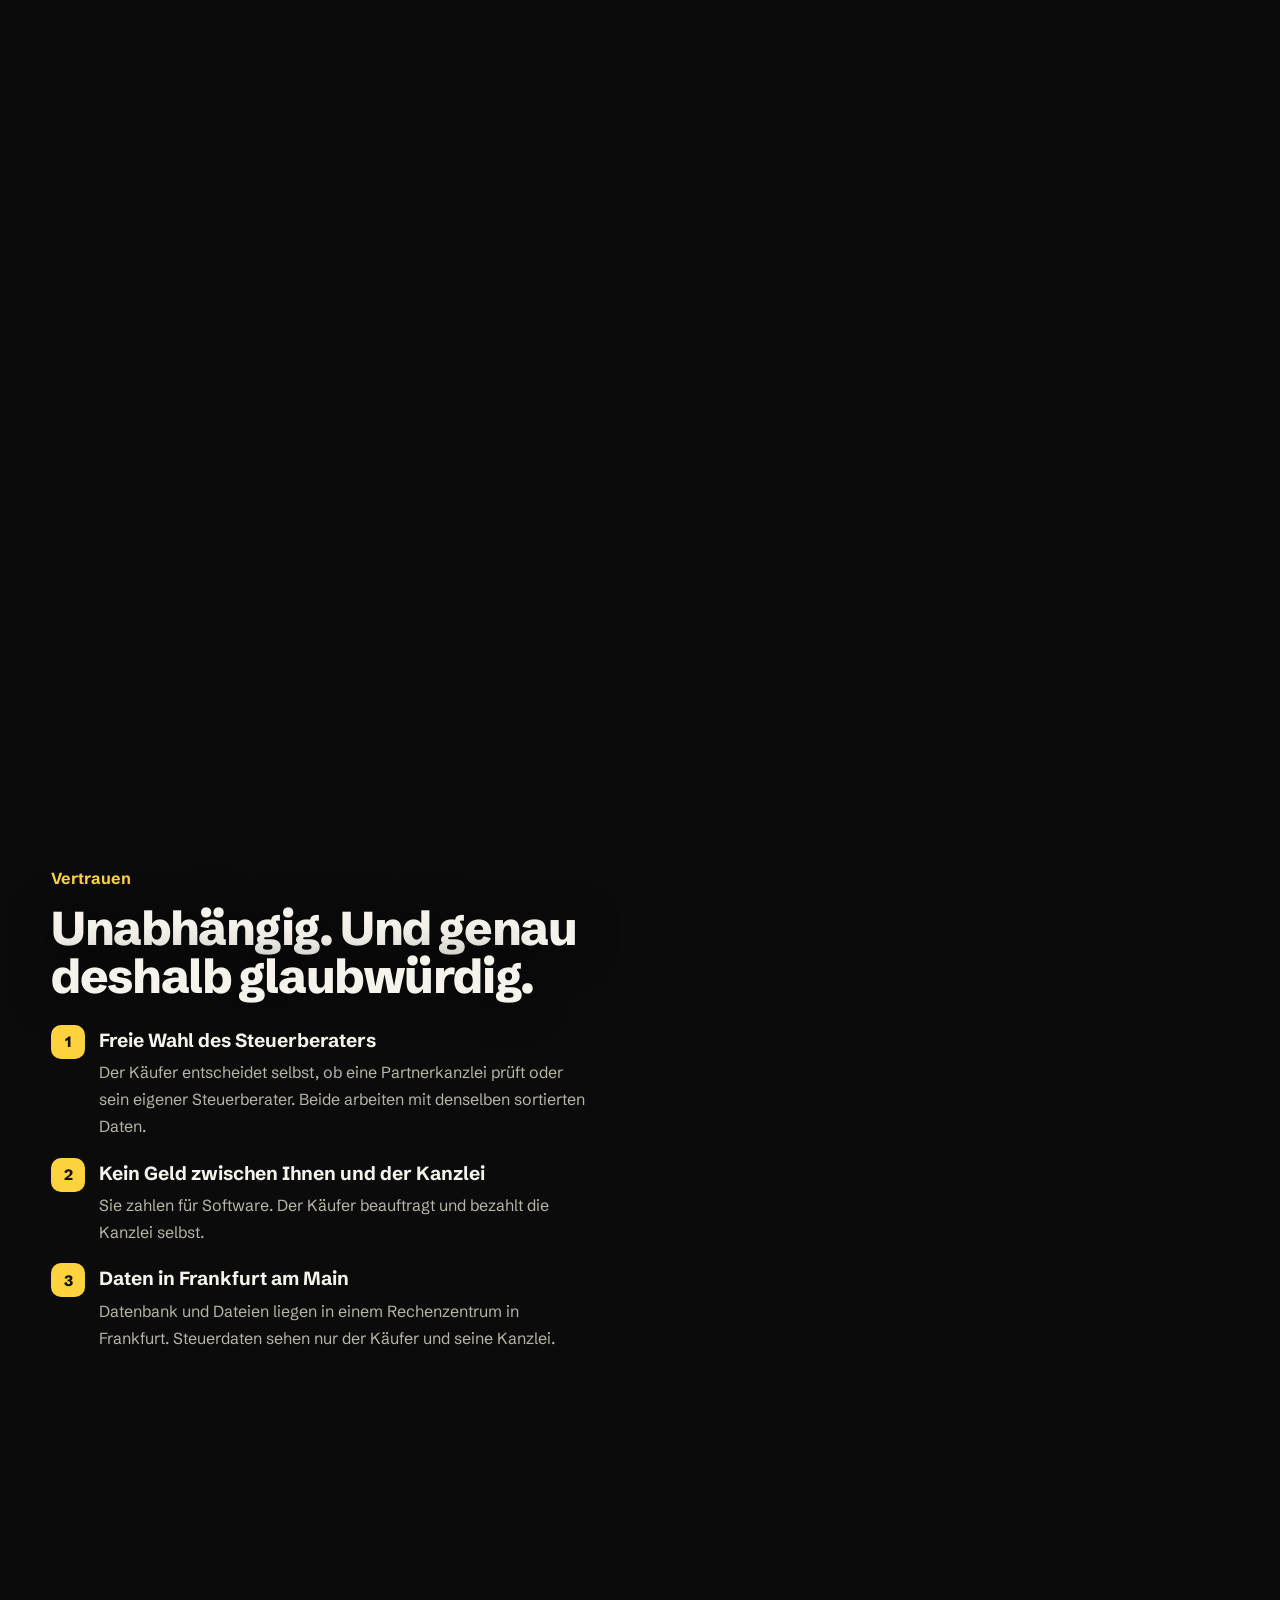
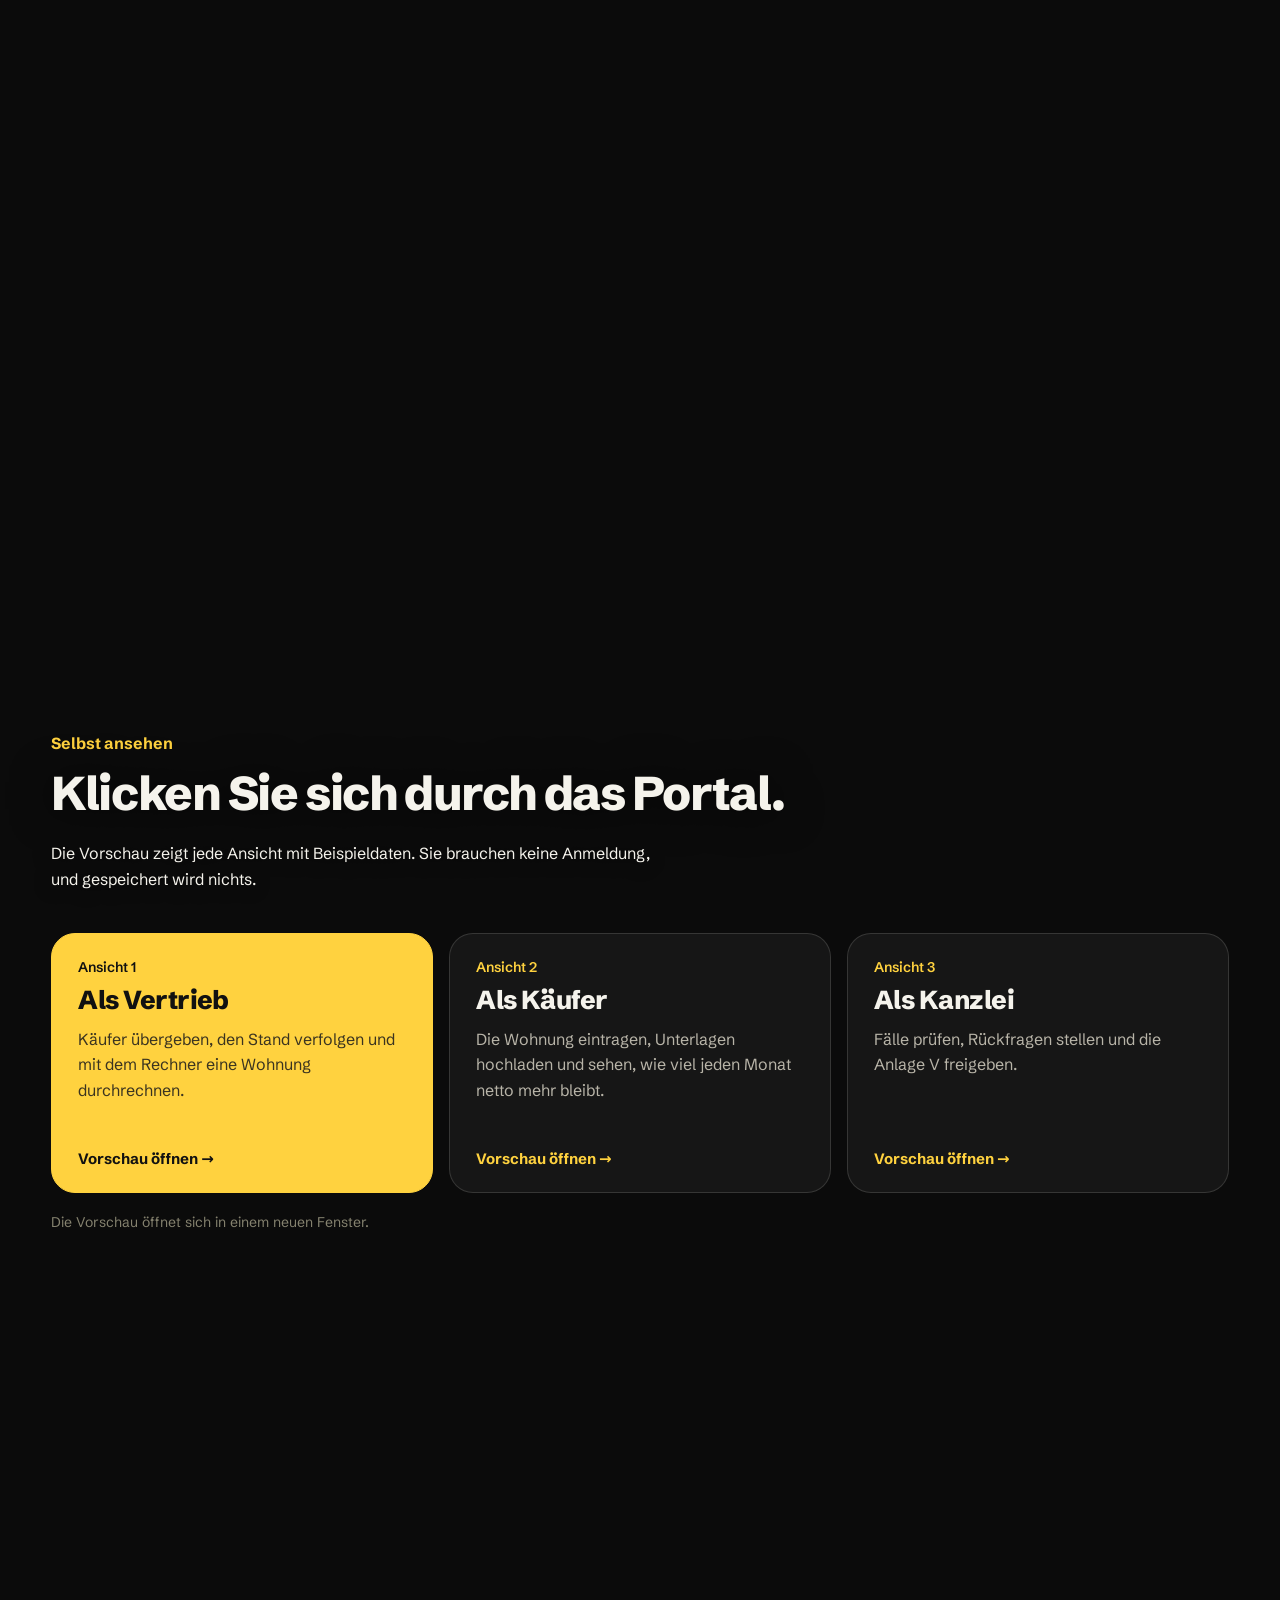
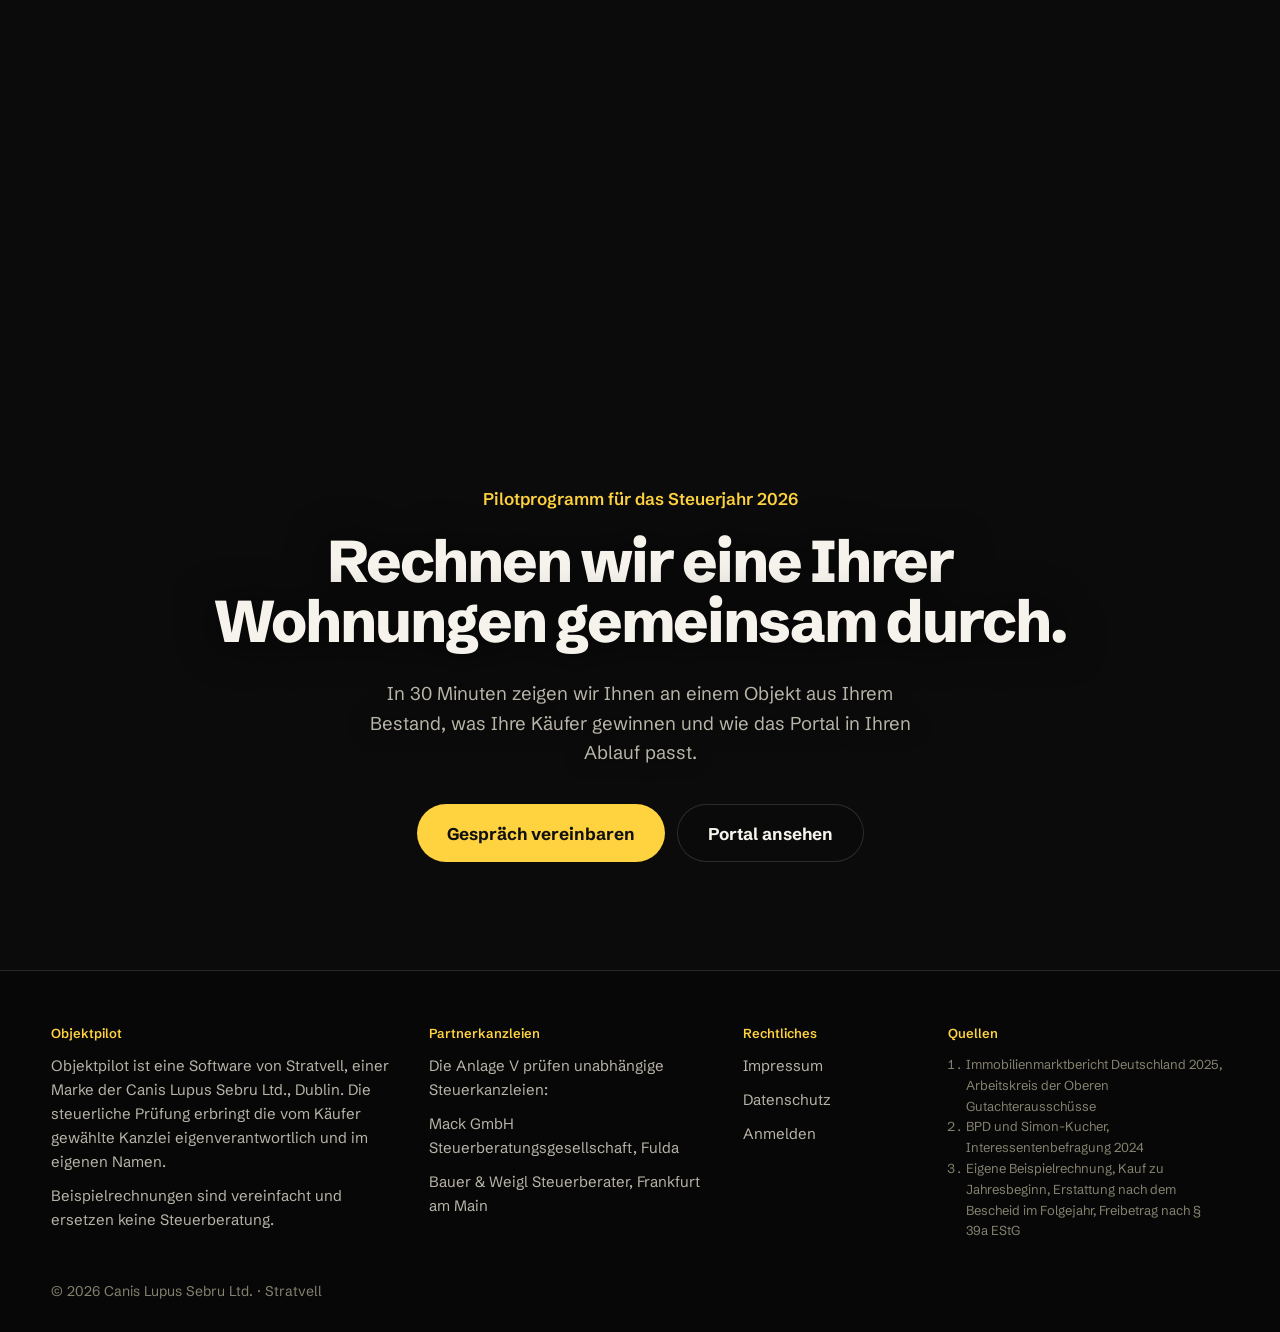
==== commit a4be138a: "Partnerkanzleien im Fuß, ohne Ansprechpartner und Zusatz oben" ====
--- a/index.html
+++ b/index.html
@@ -11,7 +11,7 @@
 <meta property="og:type" content="website">
 <link rel="icon" type="image/svg+xml" href="favicon.svg">
 <link rel="preload" href="assets/fonts/SchibstedGrotesk-latin.woff2" as="font" type="font/woff2" crossorigin>
-<link rel="stylesheet" href="assets/site.css?v=2">
+<link rel="stylesheet" href="assets/site.css?v=3">
 <script type="importmap">{"imports":{"three":"./assets/vendor/three.module.min.js"}}</script>
 </head>
 <body class="is-loading">
@@ -24,7 +24,7 @@
 <header class="nav">
   <a class="brand" href="./" aria-label="Objektpilot, zum Anfang">
     <svg width="34" height="34" viewBox="0 0 44 44" aria-hidden="true"><rect width="44" height="44" rx="12" fill="#FFD23F"/><path d="M11 23 L22 13 L33 23" fill="none" stroke="#111" stroke-width="3.4" stroke-linecap="round" stroke-linejoin="round"/><path d="M15 21 V31 H29 V21" fill="none" stroke="#111" stroke-width="3.4" stroke-linecap="round" stroke-linejoin="round"/><path d="M22 23.5 V29 M19.25 26.25 H24.75" stroke="#111" stroke-width="2.8" stroke-linecap="round"/></svg>
-    <span>Objektpilot</span><small>von Stratvell</small>
+    <span>Objektpilot</span>
   </a>
   <nav>
     <a class="nav-link" href="#ablauf">Ablauf</a>
@@ -149,7 +149,6 @@
       <a class="pill pill-y pill-lg" href="mailto:s.ruppert@stratvell.net?subject=Objektpilot%20Pilotprogramm">Gespräch vereinbaren</a>
       <a class="pill pill-line pill-lg" href="#ausprobieren">Portal ansehen</a>
     </div>
-    <div class="reveal"><div class="person"><i>SR</i><div><b>Sebastian Ruppert</b><span>Ansprechpartner Pilotprogramm, s.ruppert@stratvell.net</span></div></div></div>
   </section>
 </main>
 
@@ -160,6 +159,12 @@
         <p class="foot-head">Objektpilot</p>
         <p>Objektpilot ist eine Software von Stratvell, einer Marke der Canis Lupus Sebru Ltd., Dublin. Die steuerliche Prüfung erbringt die vom Käufer gewählte Kanzlei eigenverantwortlich und im eigenen Namen.</p>
         <p>Beispielrechnungen sind vereinfacht und ersetzen keine Steuerberatung.</p>
+      </div>
+      <div>
+        <p class="foot-head">Partnerkanzleien</p>
+        <p>Die Anlage V prüfen unabhängige Steuerkanzleien:</p>
+        <p>Mack GmbH Steuerberatungsgesellschaft, Fulda</p>
+        <p>Bauer &amp; Weigl Steuerberater, Frankfurt am Main</p>
       </div>
       <div>
         <p class="foot-head">Rechtliches</p>
--- a/assets/site.css
+++ b/assets/site.css
@@ -144,7 +144,7 @@
 
 /* Fuß */
 .foot{position:relative;z-index:12;background:#070707;border-top:1px solid var(--line);padding:56px 0 30px;font-size:15px;color:var(--ink-2)}
-.foot-grid{display:grid;grid-template-columns:2fr 1fr 1fr;gap:32px}
+.foot-grid{display:grid;grid-template-columns:1.6fr 1.3fr .8fr 1.3fr;gap:32px}
 .foot-head{font:600 13px/1 var(--f-label);color:var(--y);margin-bottom:14px}
 .foot a{text-decoration:none}
 .foot a:hover{color:var(--ink);text-decoration:underline}
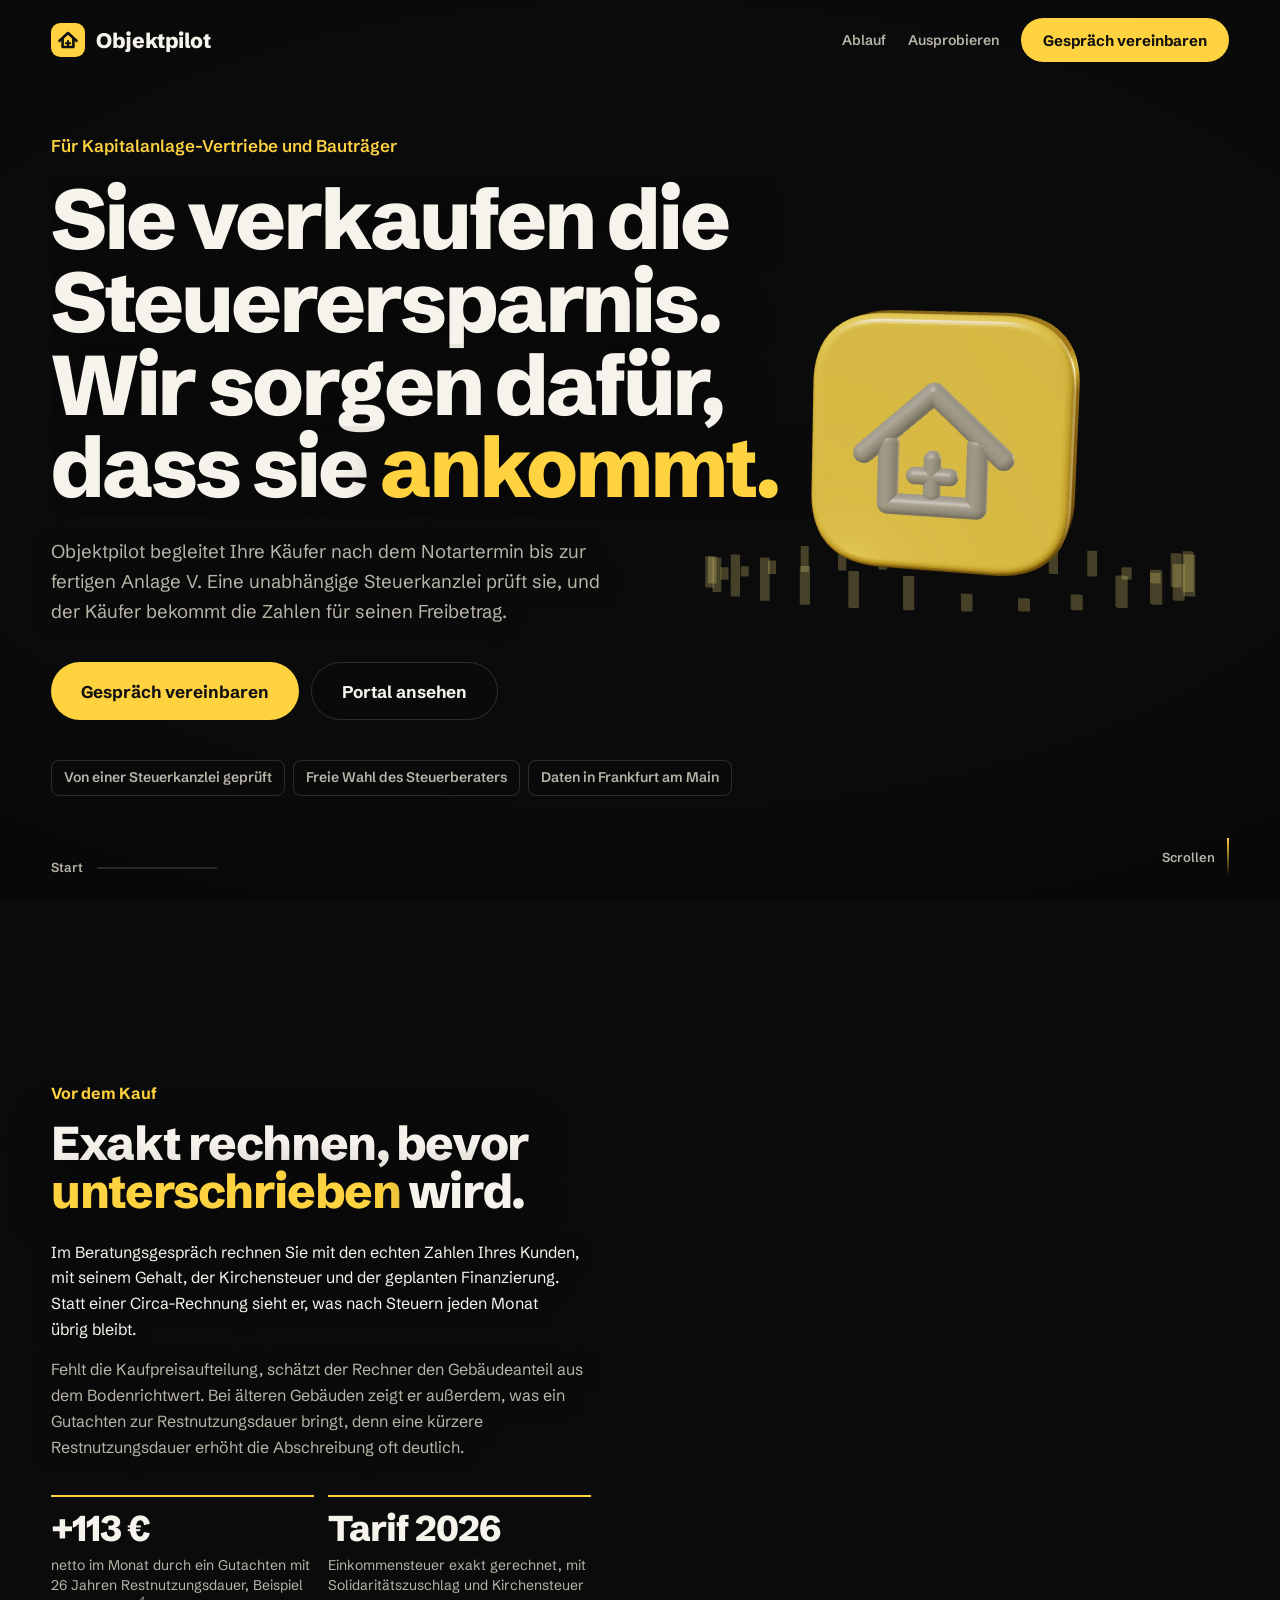
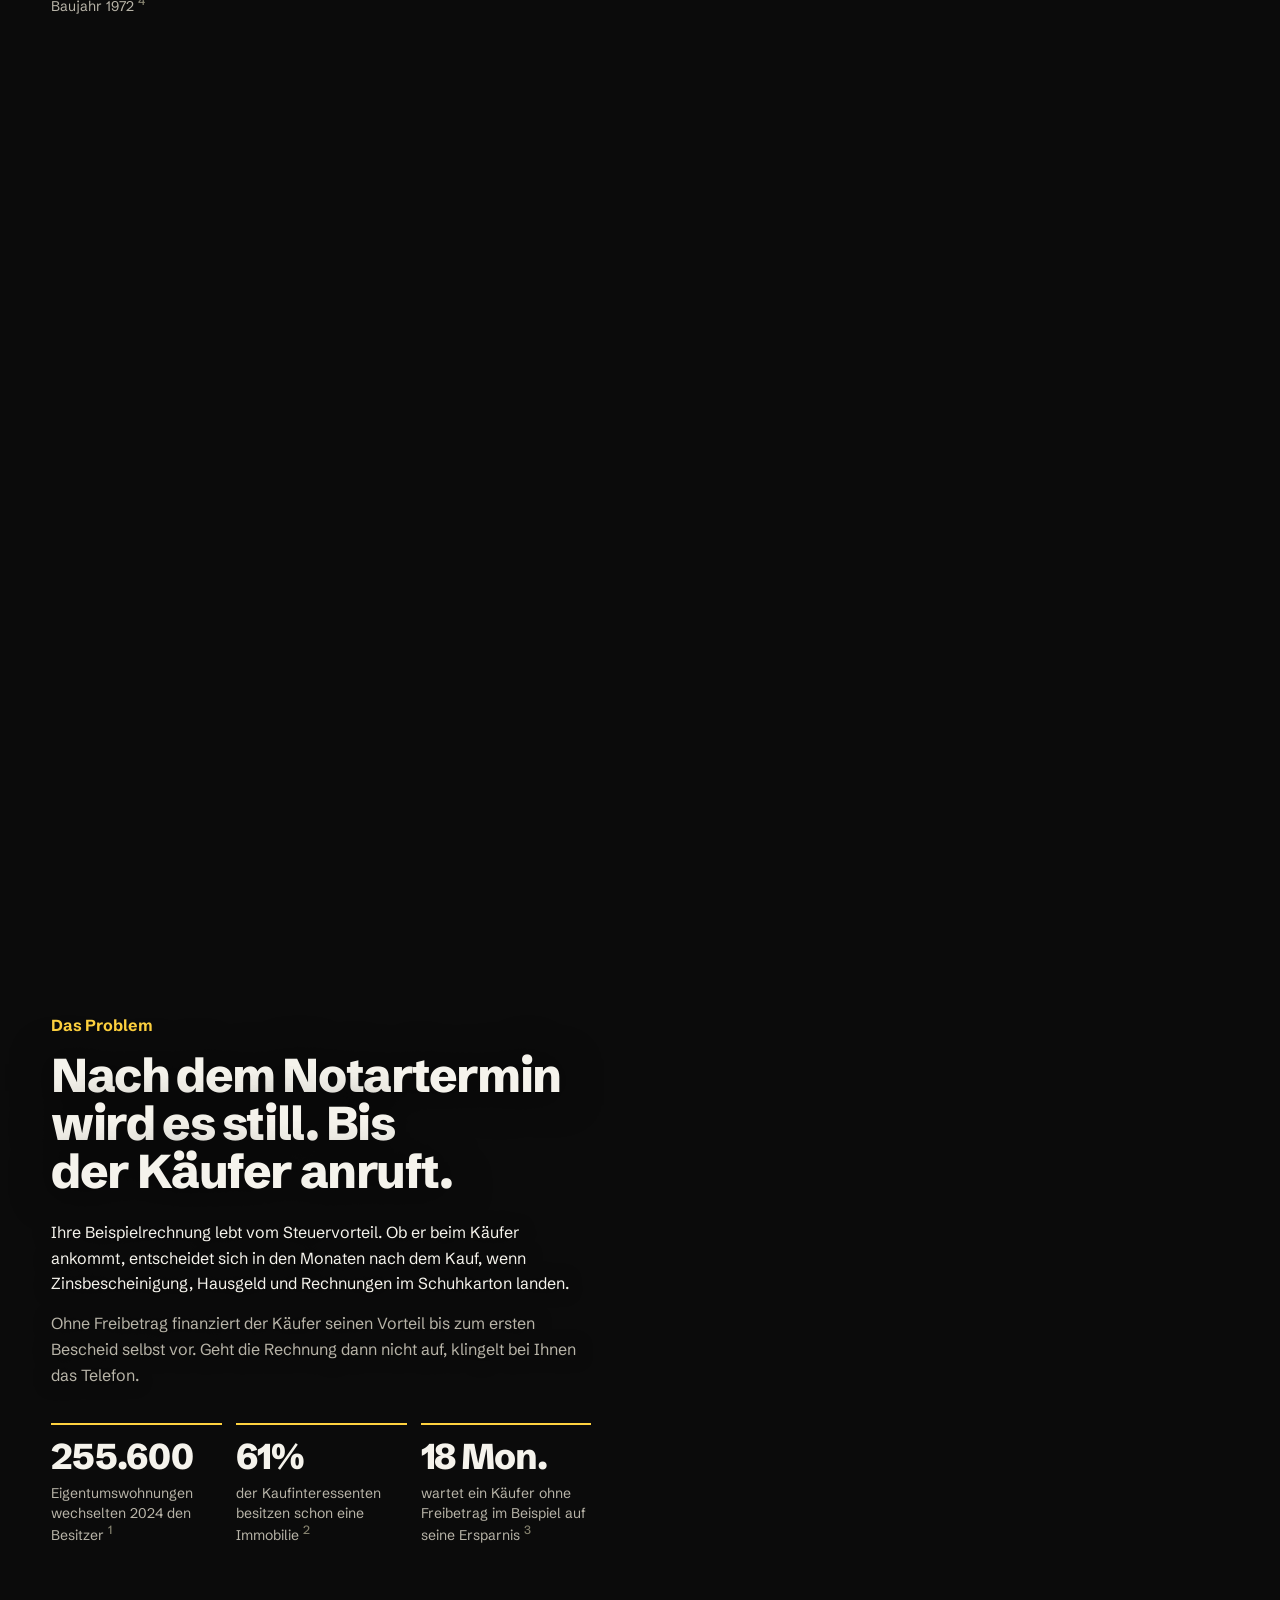
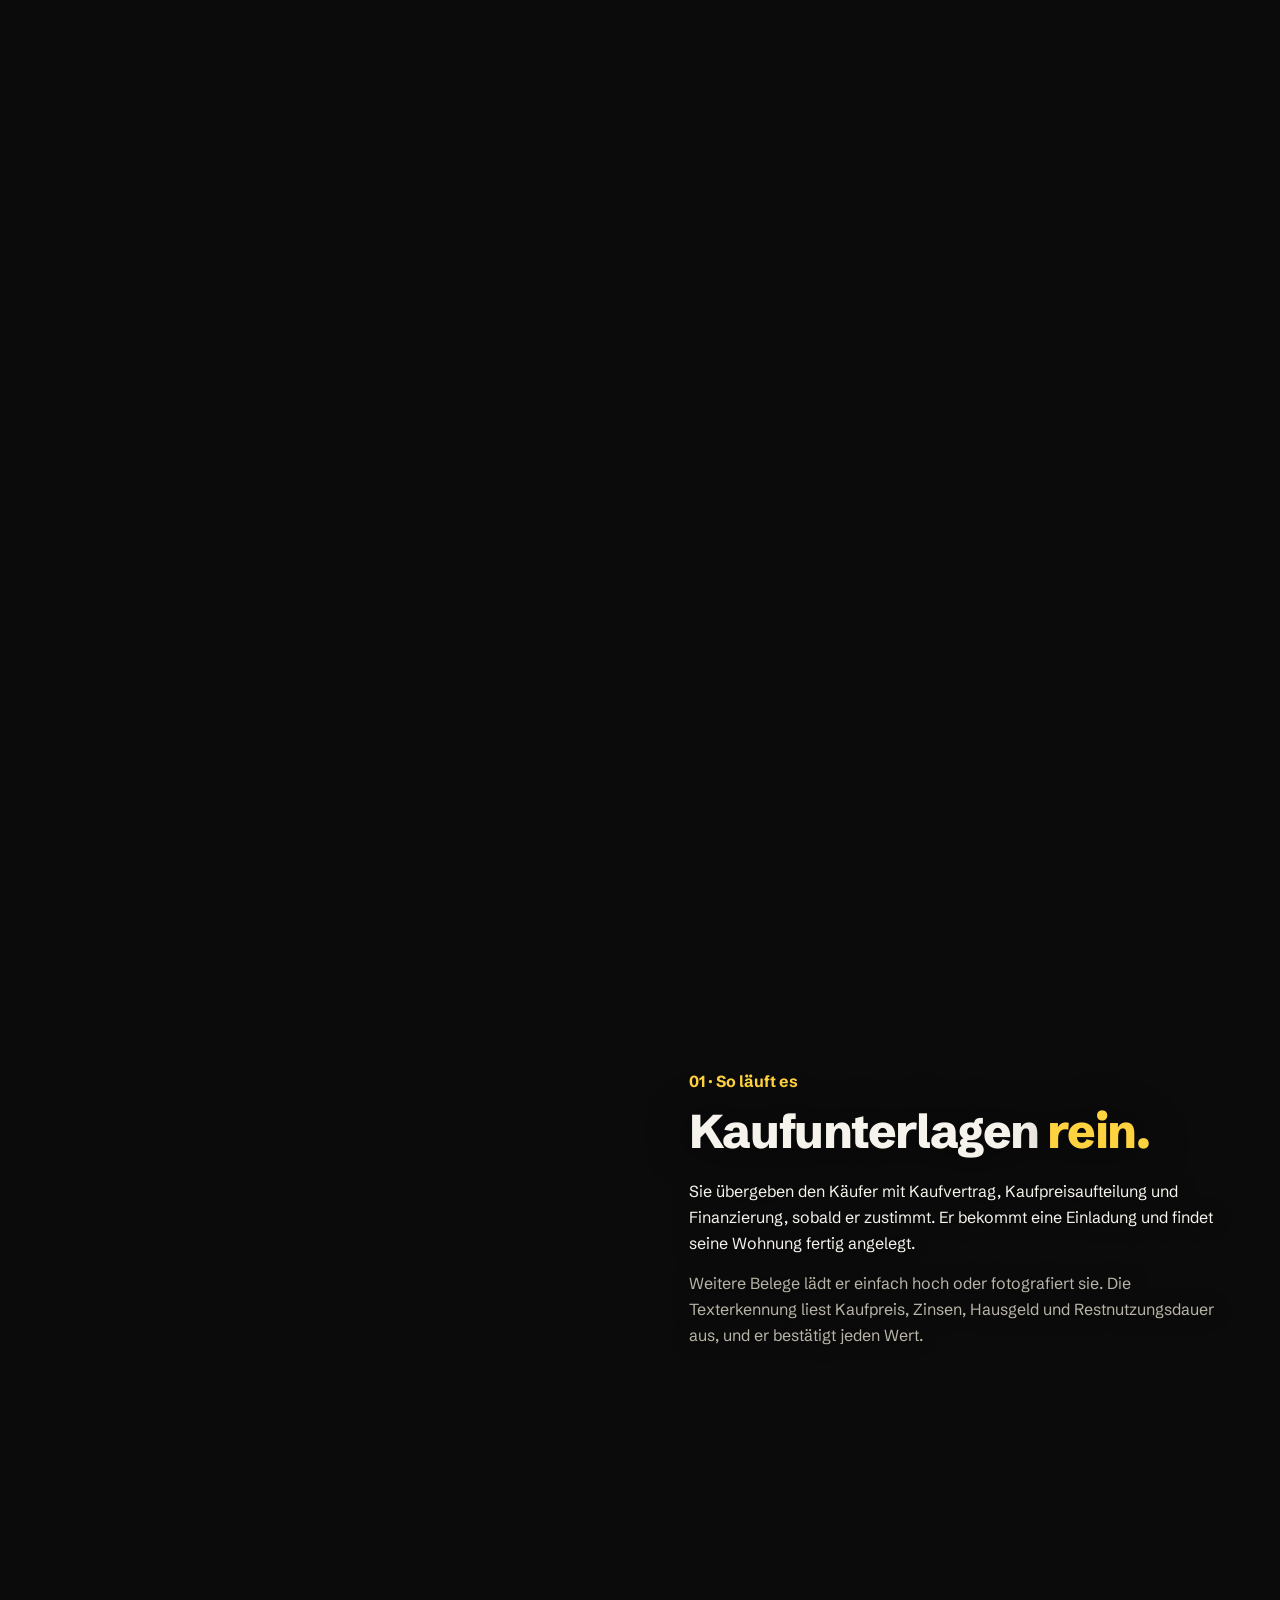
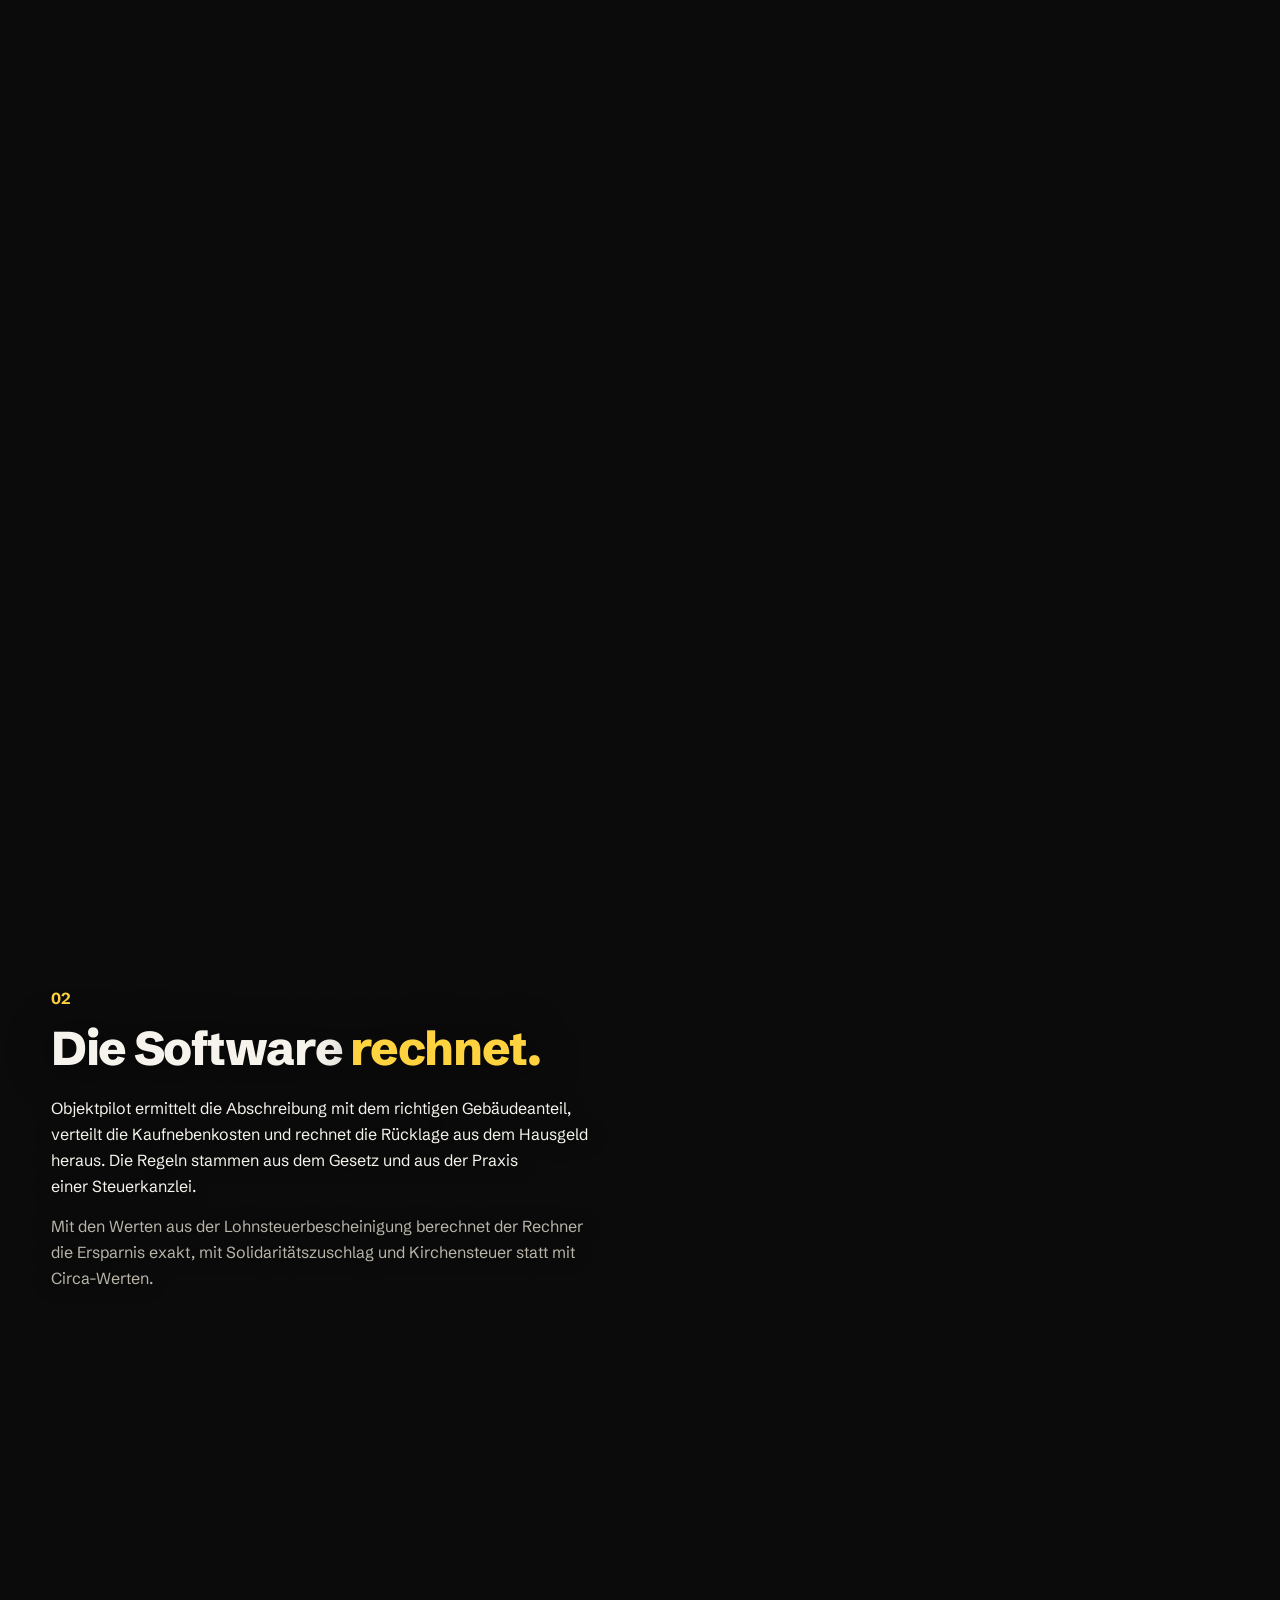
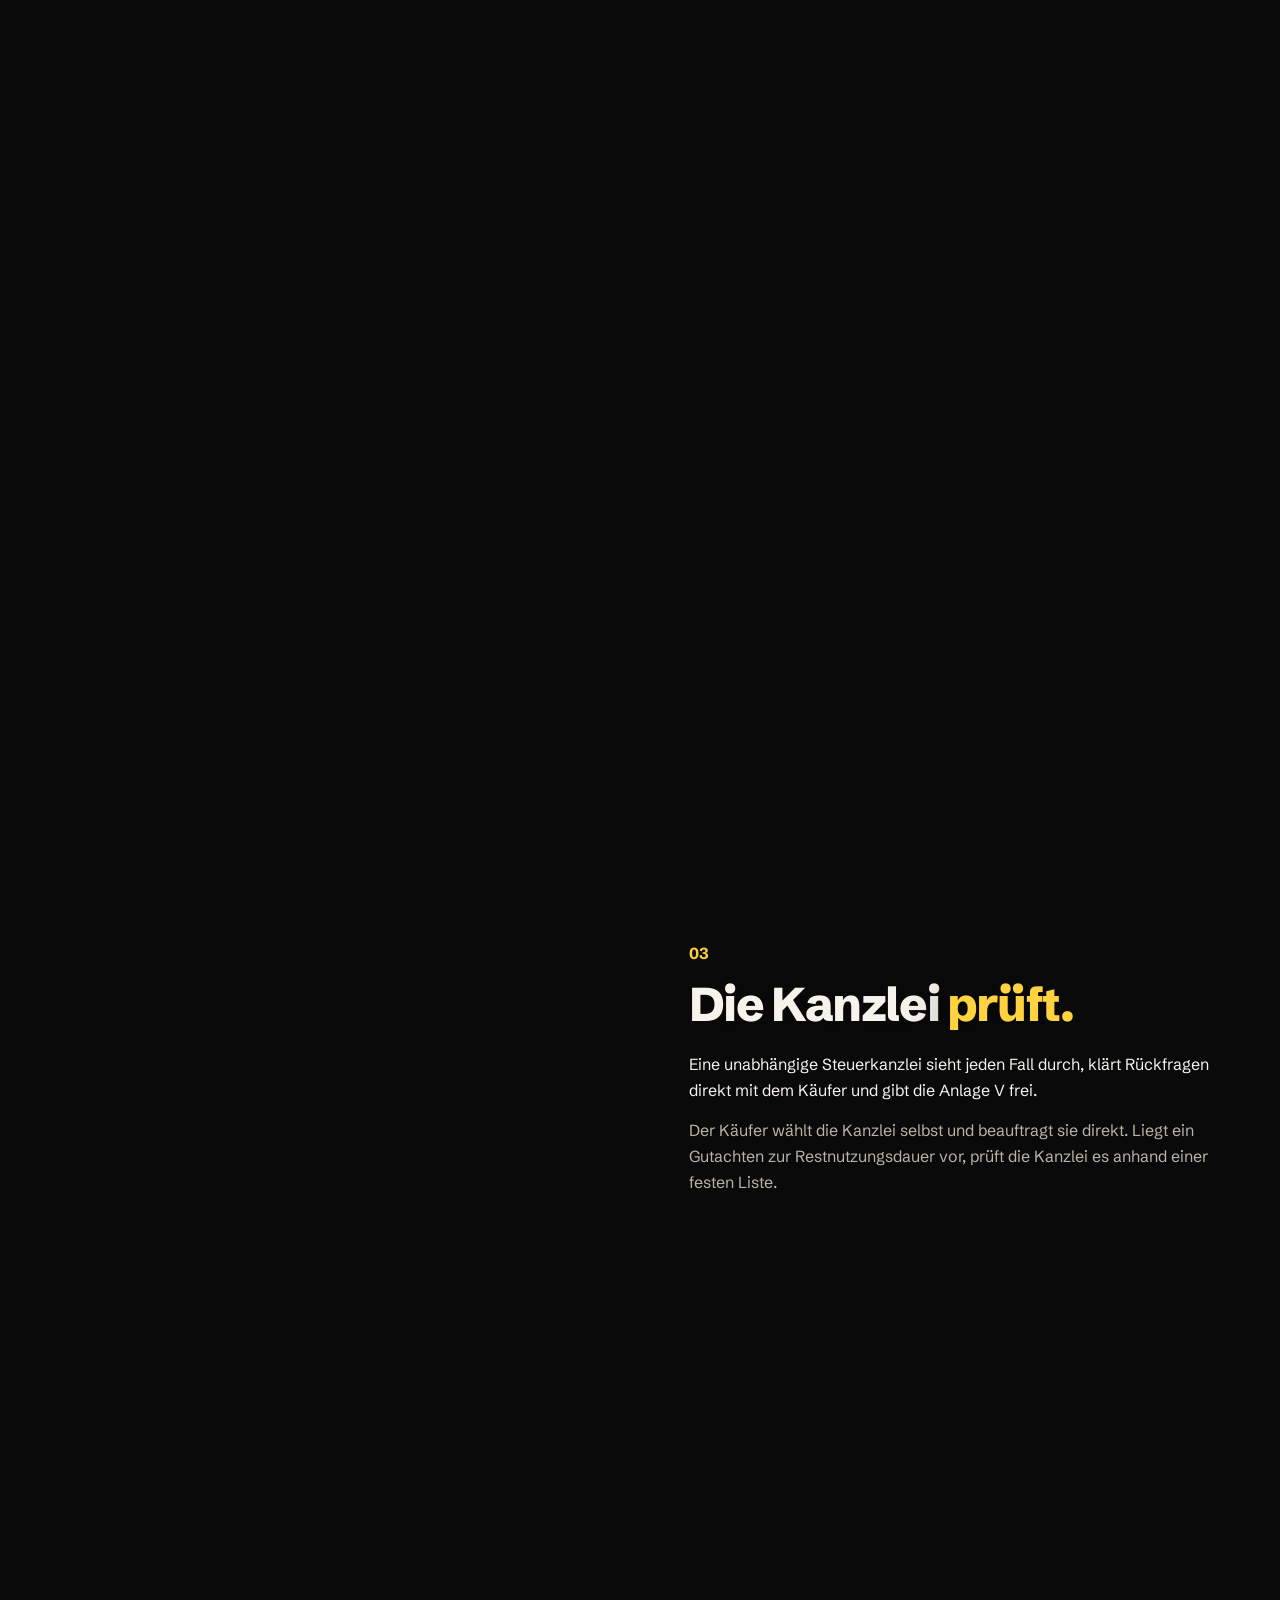
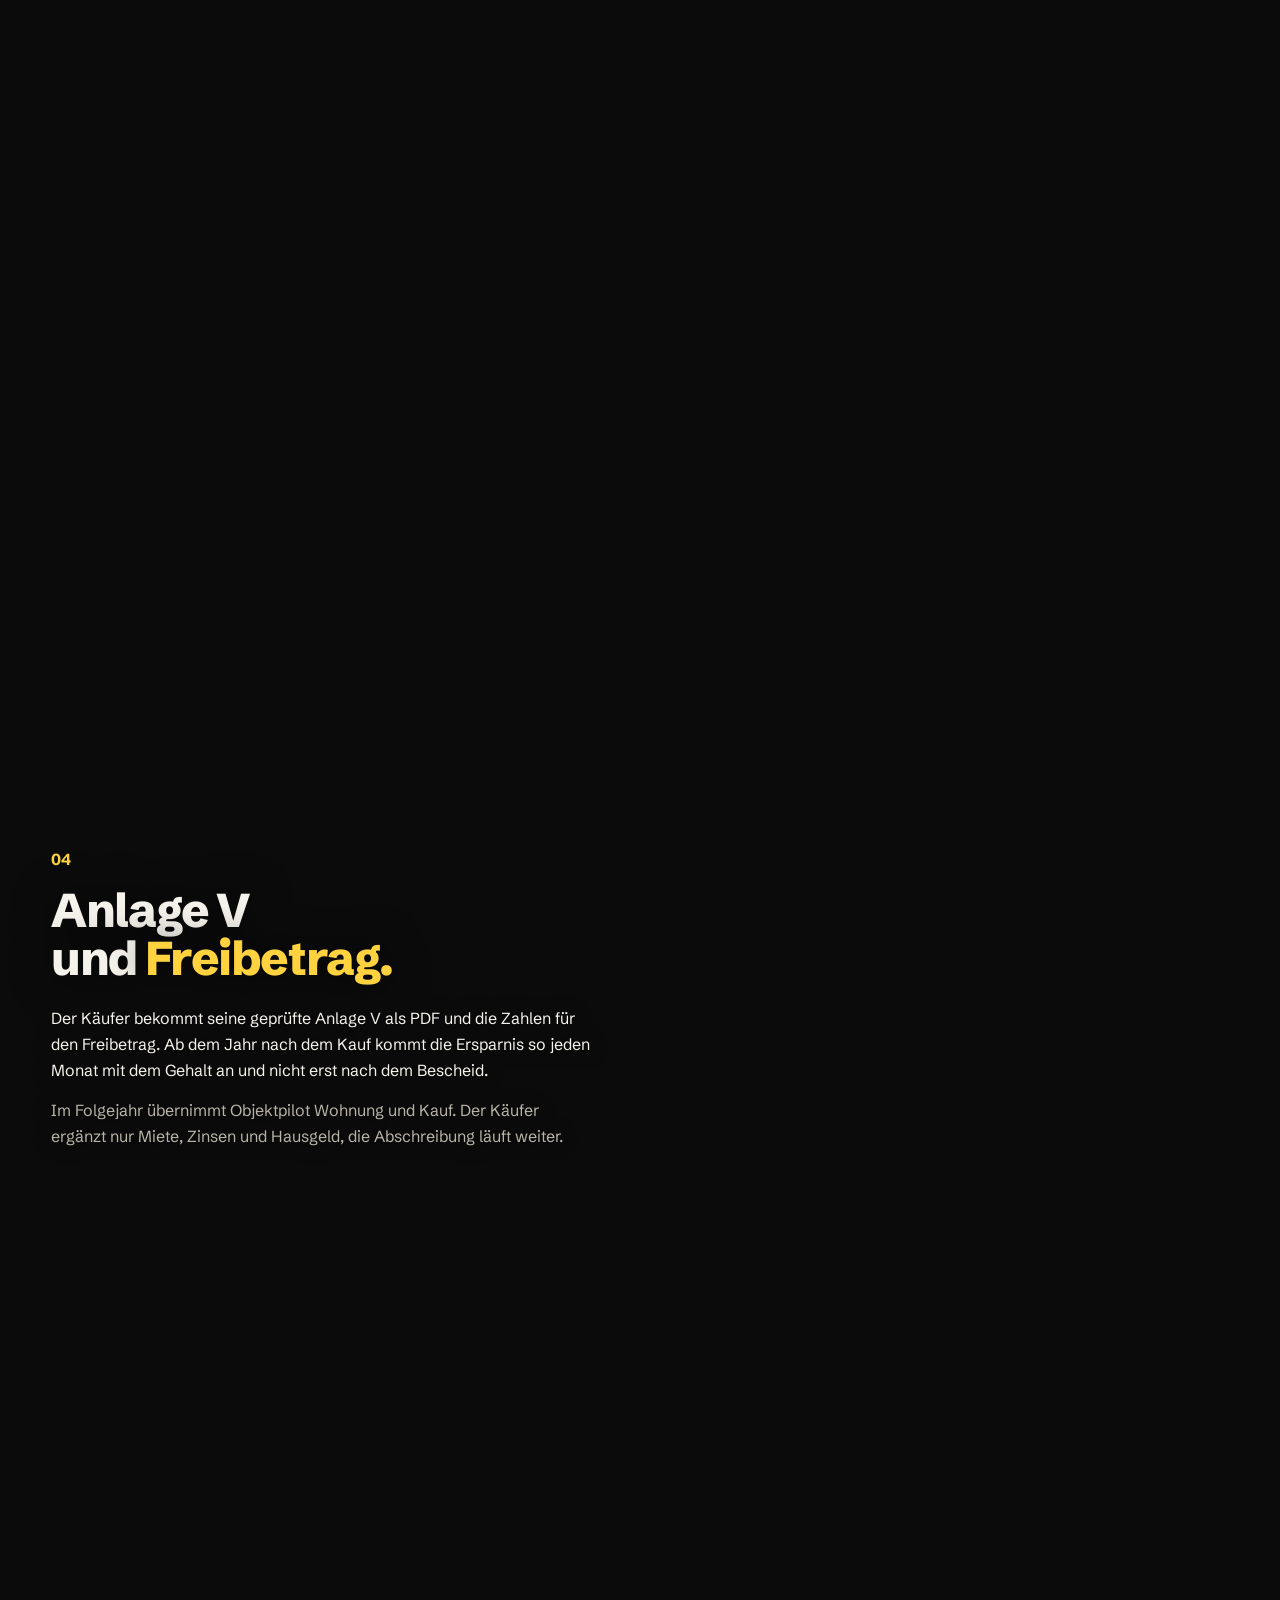
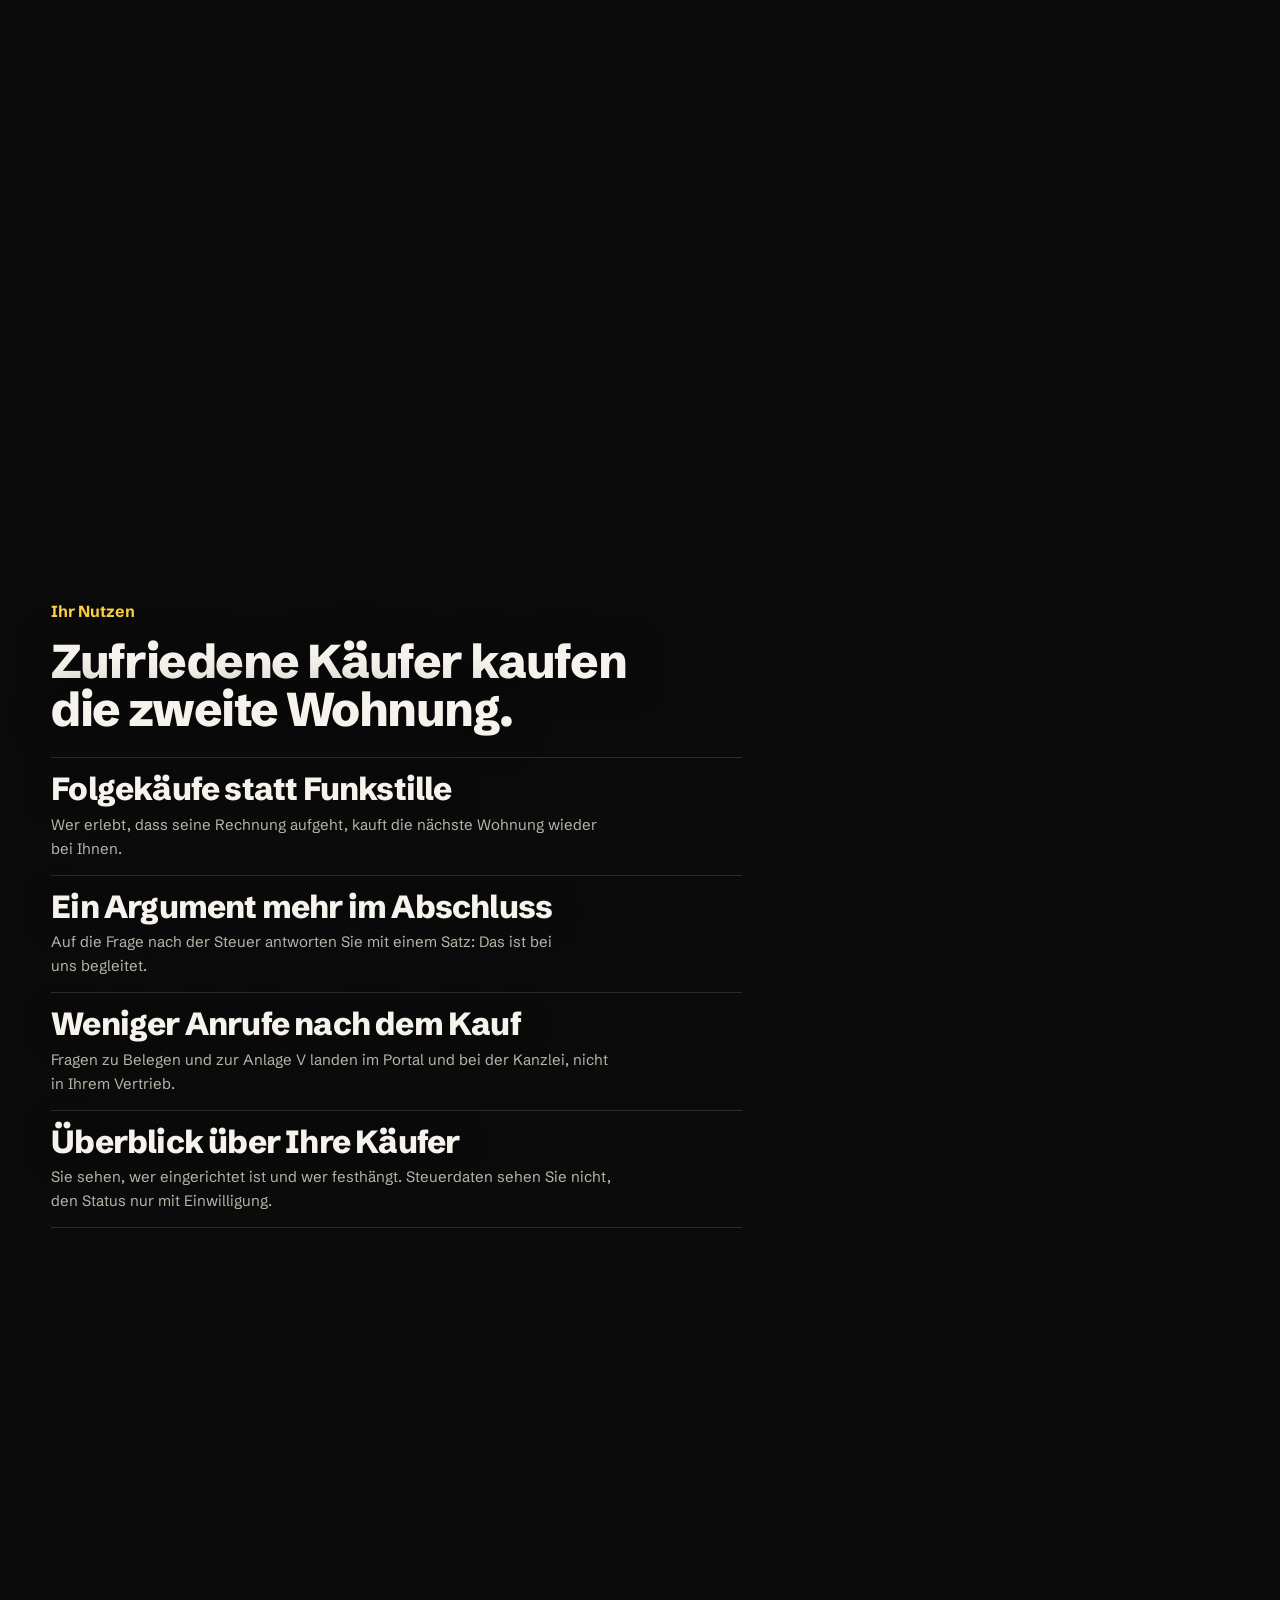
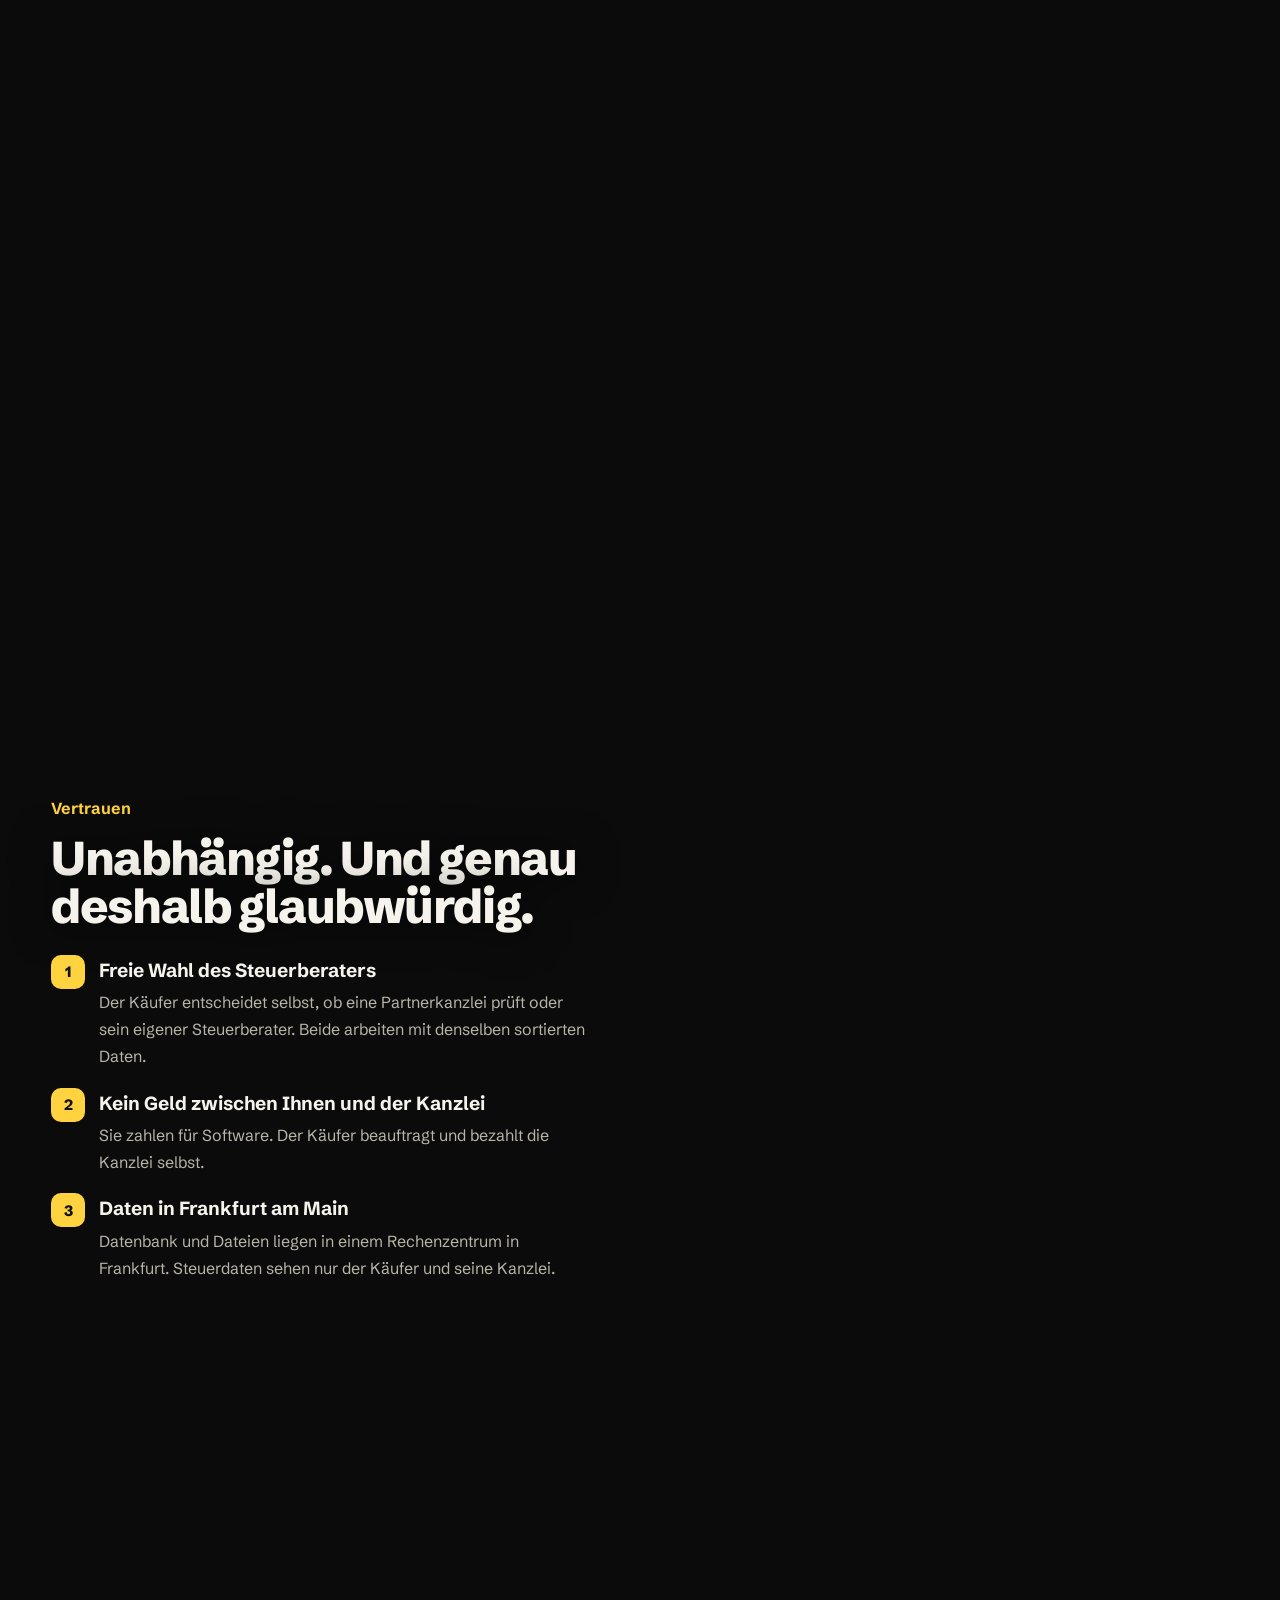
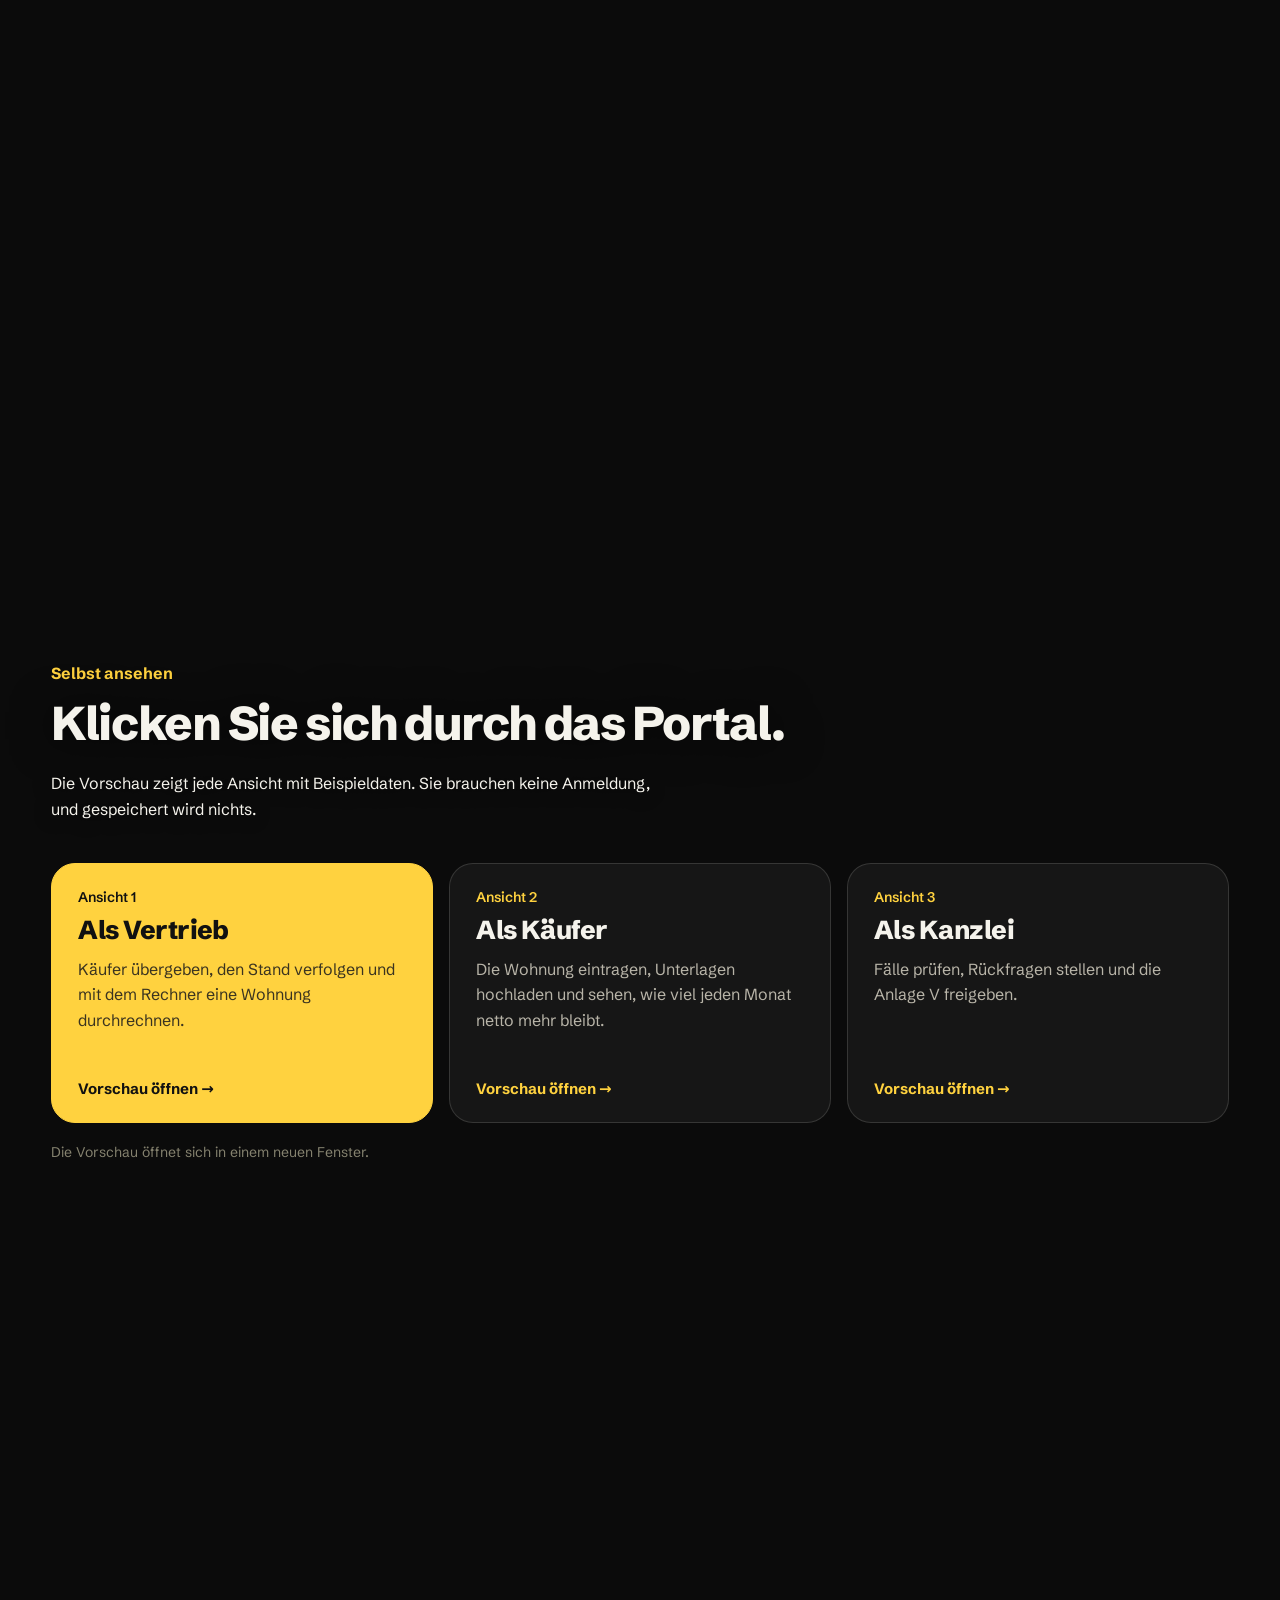
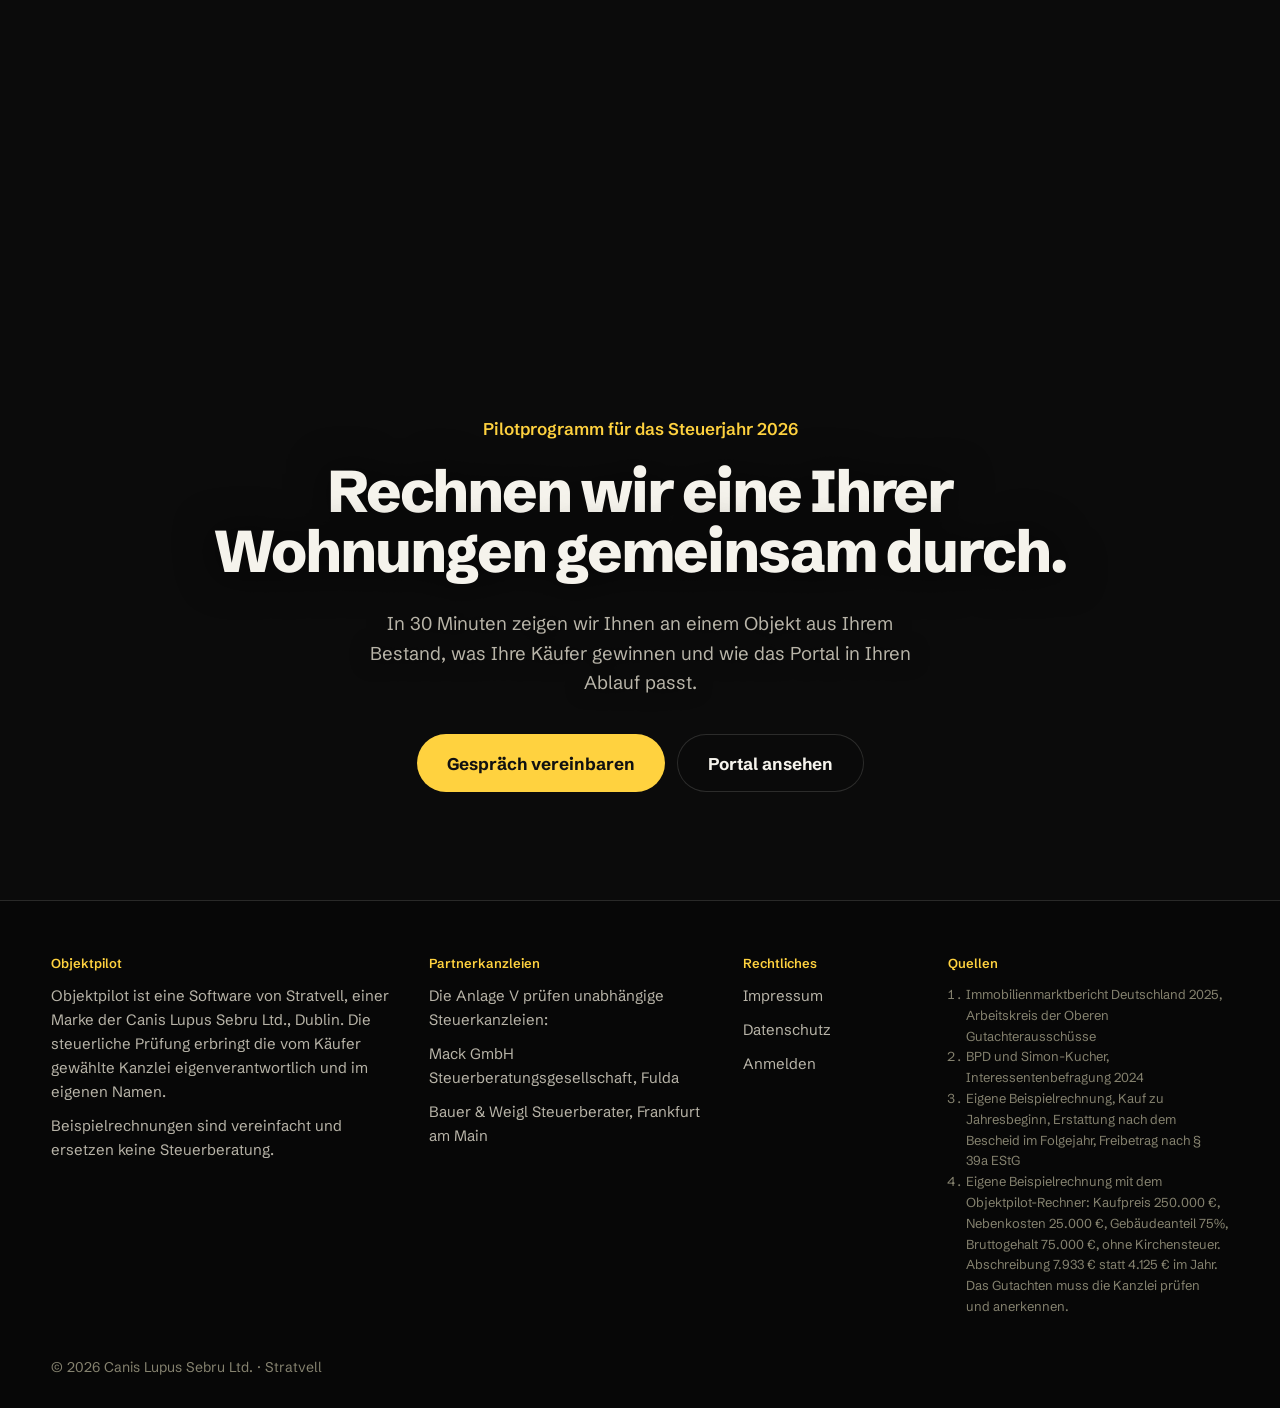
==== commit 6870fede: "Abschnitt Vor dem Kauf: exakte Vorabrechnung und Restnutzungsdauer" ====
--- a/index.html
+++ b/index.html
@@ -11,7 +11,7 @@
 <meta property="og:type" content="website">
 <link rel="icon" type="image/svg+xml" href="favicon.svg">
 <link rel="preload" href="assets/fonts/SchibstedGrotesk-latin.woff2" as="font" type="font/woff2" crossorigin>
-<link rel="stylesheet" href="assets/site.css?v=3">
+<link rel="stylesheet" href="assets/site.css?v=4">
 <script type="importmap">{"imports":{"three":"./assets/vendor/three.module.min.js"}}</script>
 </head>
 <body class="is-loading">
@@ -53,6 +53,19 @@
     <div class="scroll-hint" aria-hidden="true">Scrollen<span></span></div>
   </section>
 
+  <section class="s s-step" id="vorab" data-label="Vor dem Kauf">
+    <div class="sticky wrap"><div class="panel">
+      <p class="num reveal">Vor dem Kauf</p>
+      <h2 class="title reveal">Exakt rechnen, bevor <span class="y">unterschrieben</span> wird.</h2>
+      <p class="body reveal">Im Beratungsgespräch rechnen Sie mit den echten Zahlen Ihres Kunden, mit seinem Gehalt, der Kirchensteuer und der geplanten Finanzierung. Statt einer Circa-Rechnung sieht er, was nach Steuern jeden Monat übrig bleibt.</p>
+      <p class="body muted reveal">Fehlt die Kaufpreisaufteilung, schätzt der Rechner den Gebäudeanteil aus dem Bodenrichtwert. Bei älteren Gebäuden zeigt er außerdem, was ein Gutachten zur Restnutzungsdauer bringt, denn eine kürzere Restnutzungsdauer erhöht die Abschreibung oft deutlich.</p>
+      <div class="fakten zwei reveal">
+        <div class="fakt"><b>+113 €</b><span>netto im Monat durch ein Gutachten mit 26 Jahren Restnutzungsdauer, Beispiel Baujahr 1972 <sup>4</sup></span></div>
+        <div class="fakt"><b>Tarif 2026</b><span>Einkommensteuer exakt gerechnet, mit Solidaritätszuschlag und Kirchensteuer</span></div>
+      </div>
+    </div></div>
+  </section>
+
   <section class="s s-step" data-label="Nach dem Kauf">
     <div class="sticky wrap"><div class="panel">
       <p class="num reveal">Das Problem</p>
@@ -110,7 +123,6 @@
       <ul class="felder">
         <li class="reveal"><b>Folgekäufe statt Funkstille</b><span>Wer erlebt, dass seine Rechnung aufgeht, kauft die nächste Wohnung wieder bei Ihnen.</span></li>
         <li class="reveal"><b>Ein Argument mehr im Abschluss</b><span>Auf die Frage nach der Steuer antworten Sie mit einem Satz: Das ist bei uns begleitet.</span></li>
-        <li class="reveal"><b>Rechnen im Beratungsgespräch</b><span>Mit dem Rechner zeigen Sie schon vor dem Kauf, was mit dem echten Gehalt des Kunden netto übrig bleibt.</span></li>
         <li class="reveal"><b>Weniger Anrufe nach dem Kauf</b><span>Fragen zu Belegen und zur Anlage V landen im Portal und bei der Kanzlei, nicht in Ihrem Vertrieb.</span></li>
         <li class="reveal"><b>Überblick über Ihre Käufer</b><span>Sie sehen, wer eingerichtet ist und wer festhängt. Steuerdaten sehen Sie nicht, den Status nur mit Einwilligung.</span></li>
       </ul>
@@ -178,6 +190,7 @@
           <li>Immobilienmarktbericht Deutschland 2025, Arbeitskreis der Oberen Gutachterausschüsse</li>
           <li>BPD und Simon-Kucher, Interessentenbefragung 2024</li>
           <li>Eigene Beispielrechnung, Kauf zu Jahresbeginn, Erstattung nach dem Bescheid im Folgejahr, Freibetrag nach § 39a EStG</li>
+          <li>Eigene Beispielrechnung mit dem Objektpilot-Rechner: Kaufpreis 250.000 €, Nebenkosten 25.000 €, Gebäudeanteil 75%, Bruttogehalt 75.000 €, ohne Kirchensteuer. Abschreibung 7.933 € statt 4.125 € im Jahr. Das Gutachten muss die Kanzlei prüfen und anerkennen.</li>
         </ol>
       </div>
     </div>
@@ -186,7 +199,7 @@
 </footer>
 
 <script src="assets/vendor/lenis.min.js"></script>
-<script type="module" src="assets/main.js?v=1"></script>
+<script type="module" src="assets/main.js?v=2"></script>
 <noscript><style>.reveal,.ln>span{opacity:1!important;transform:none!important}.loader{display:none}</style></noscript>
 </body>
 </html>
--- a/assets/site.css
+++ b/assets/site.css
@@ -189,3 +189,4 @@
   .scroll-hint span{animation:none}
 }
 .s-nutzen .title{max-width:min(54vw,1000px)}
+.fakten.zwei{grid-template-columns:repeat(2,minmax(0,1fr))}
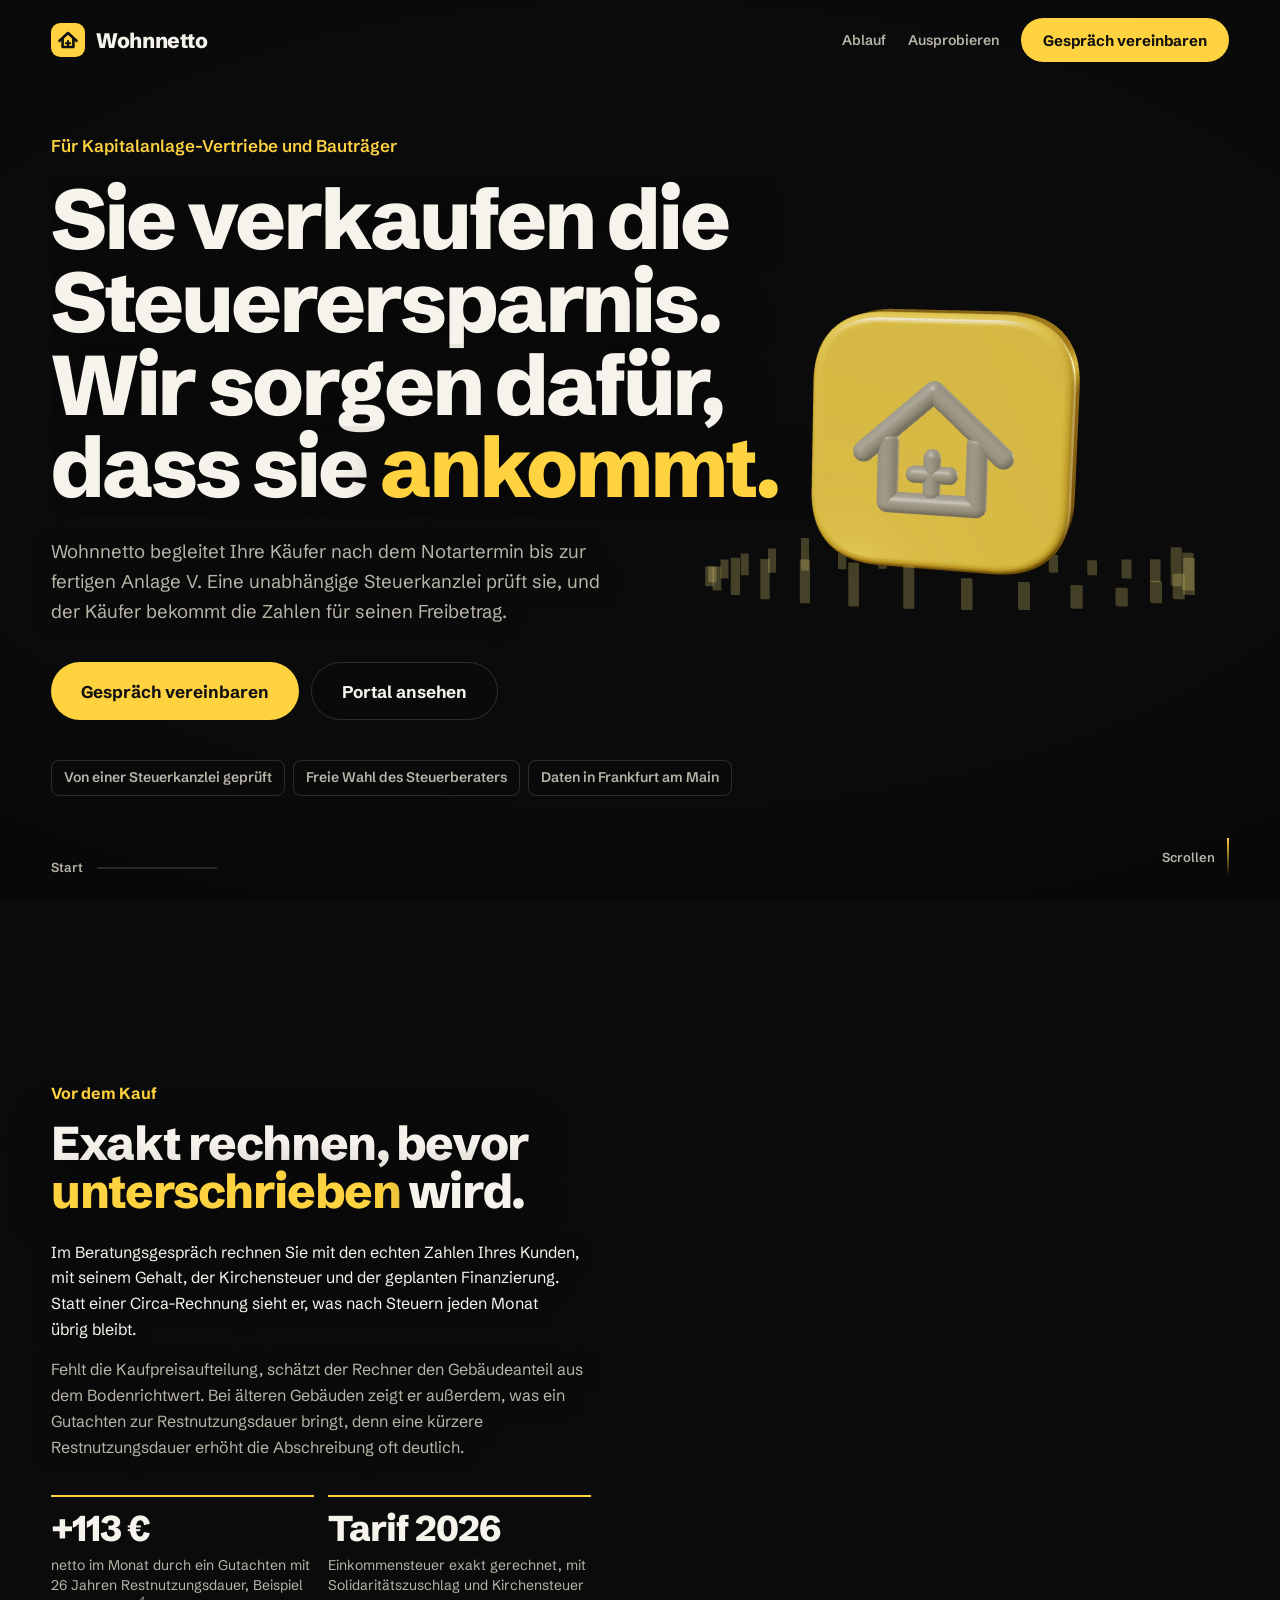
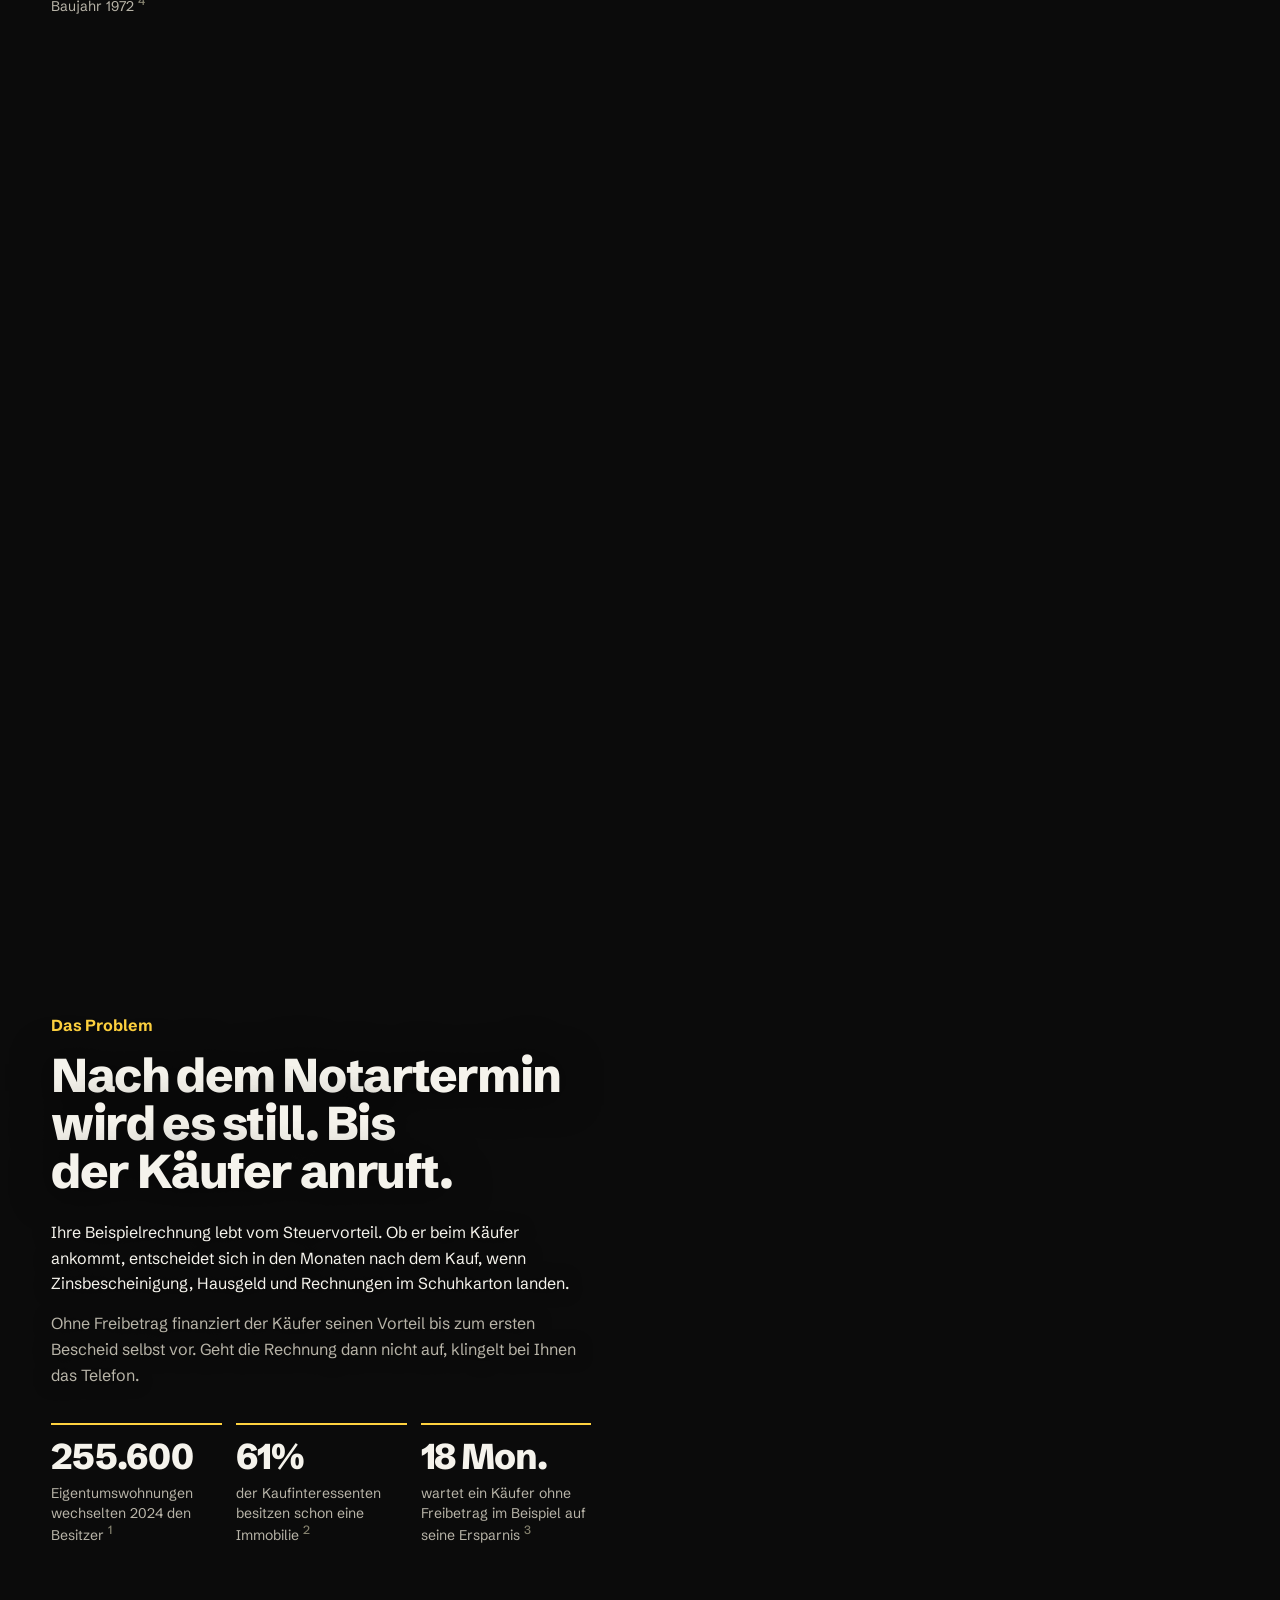
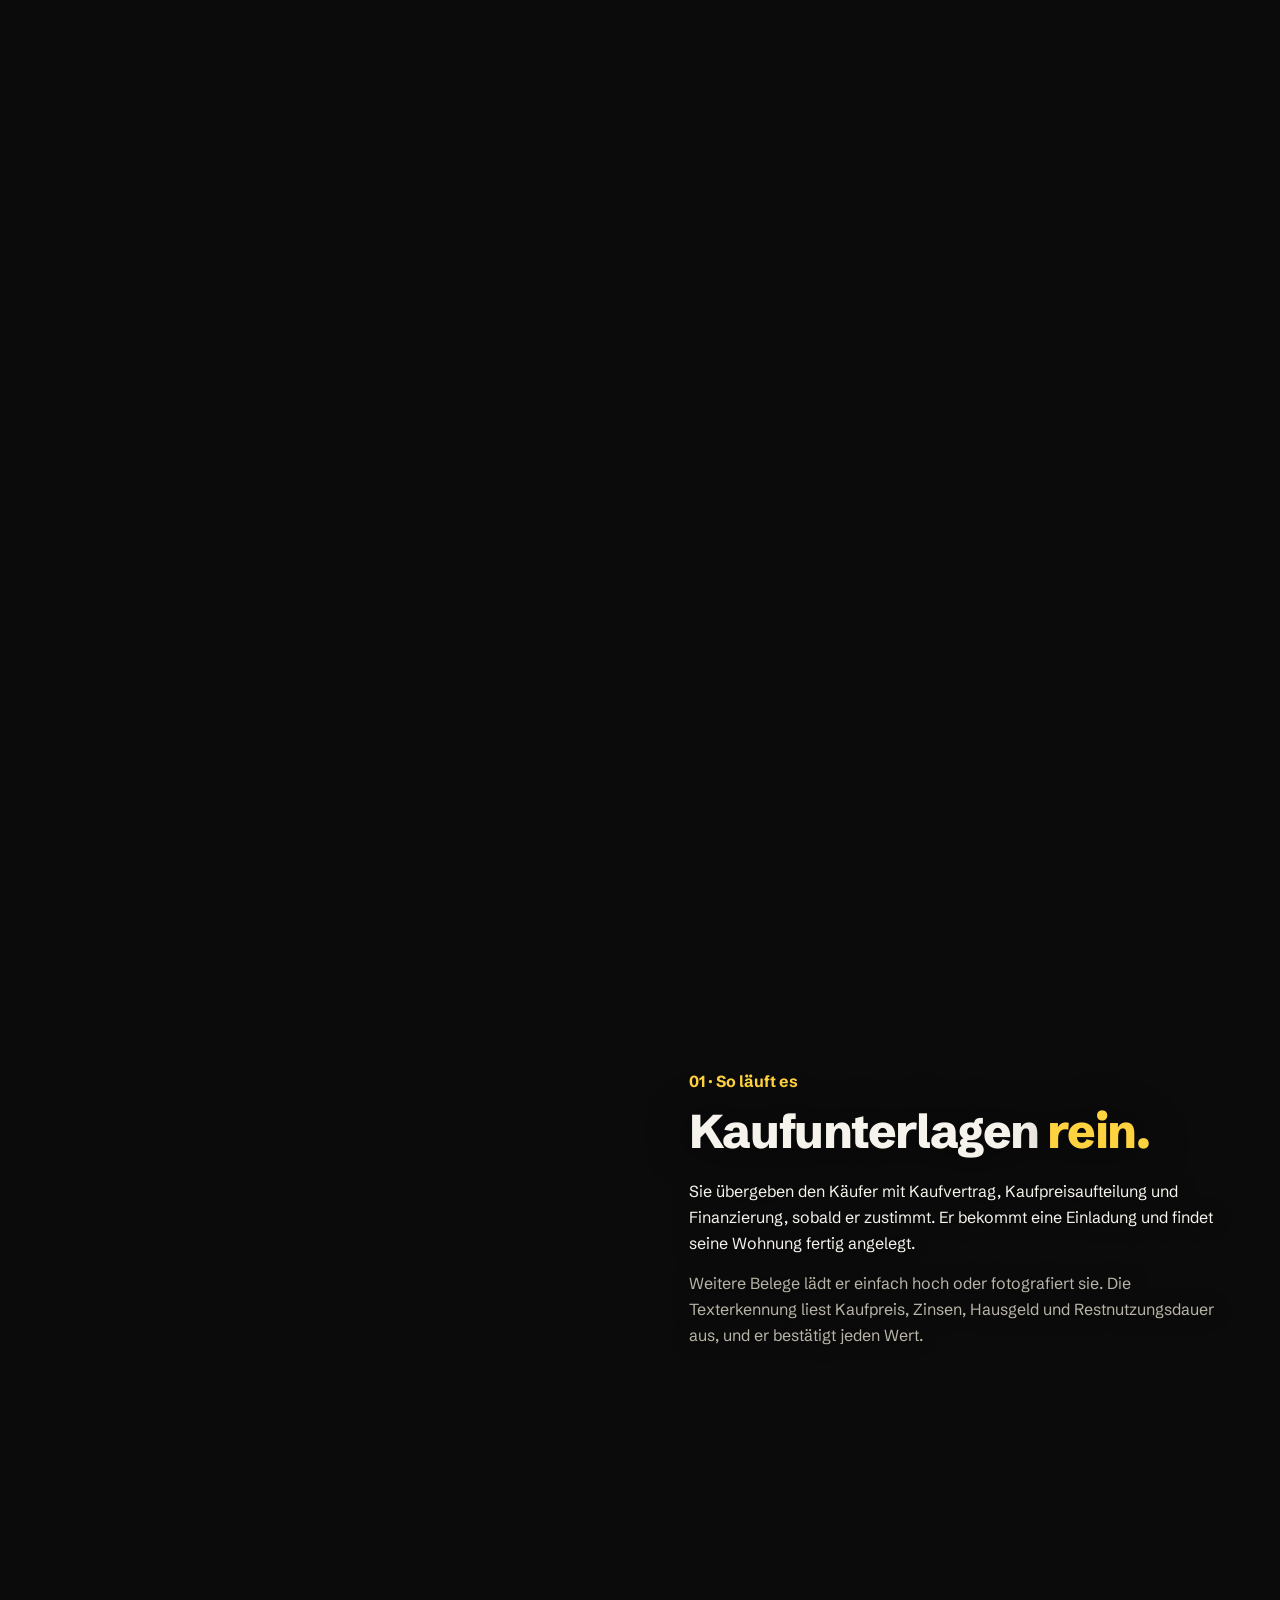
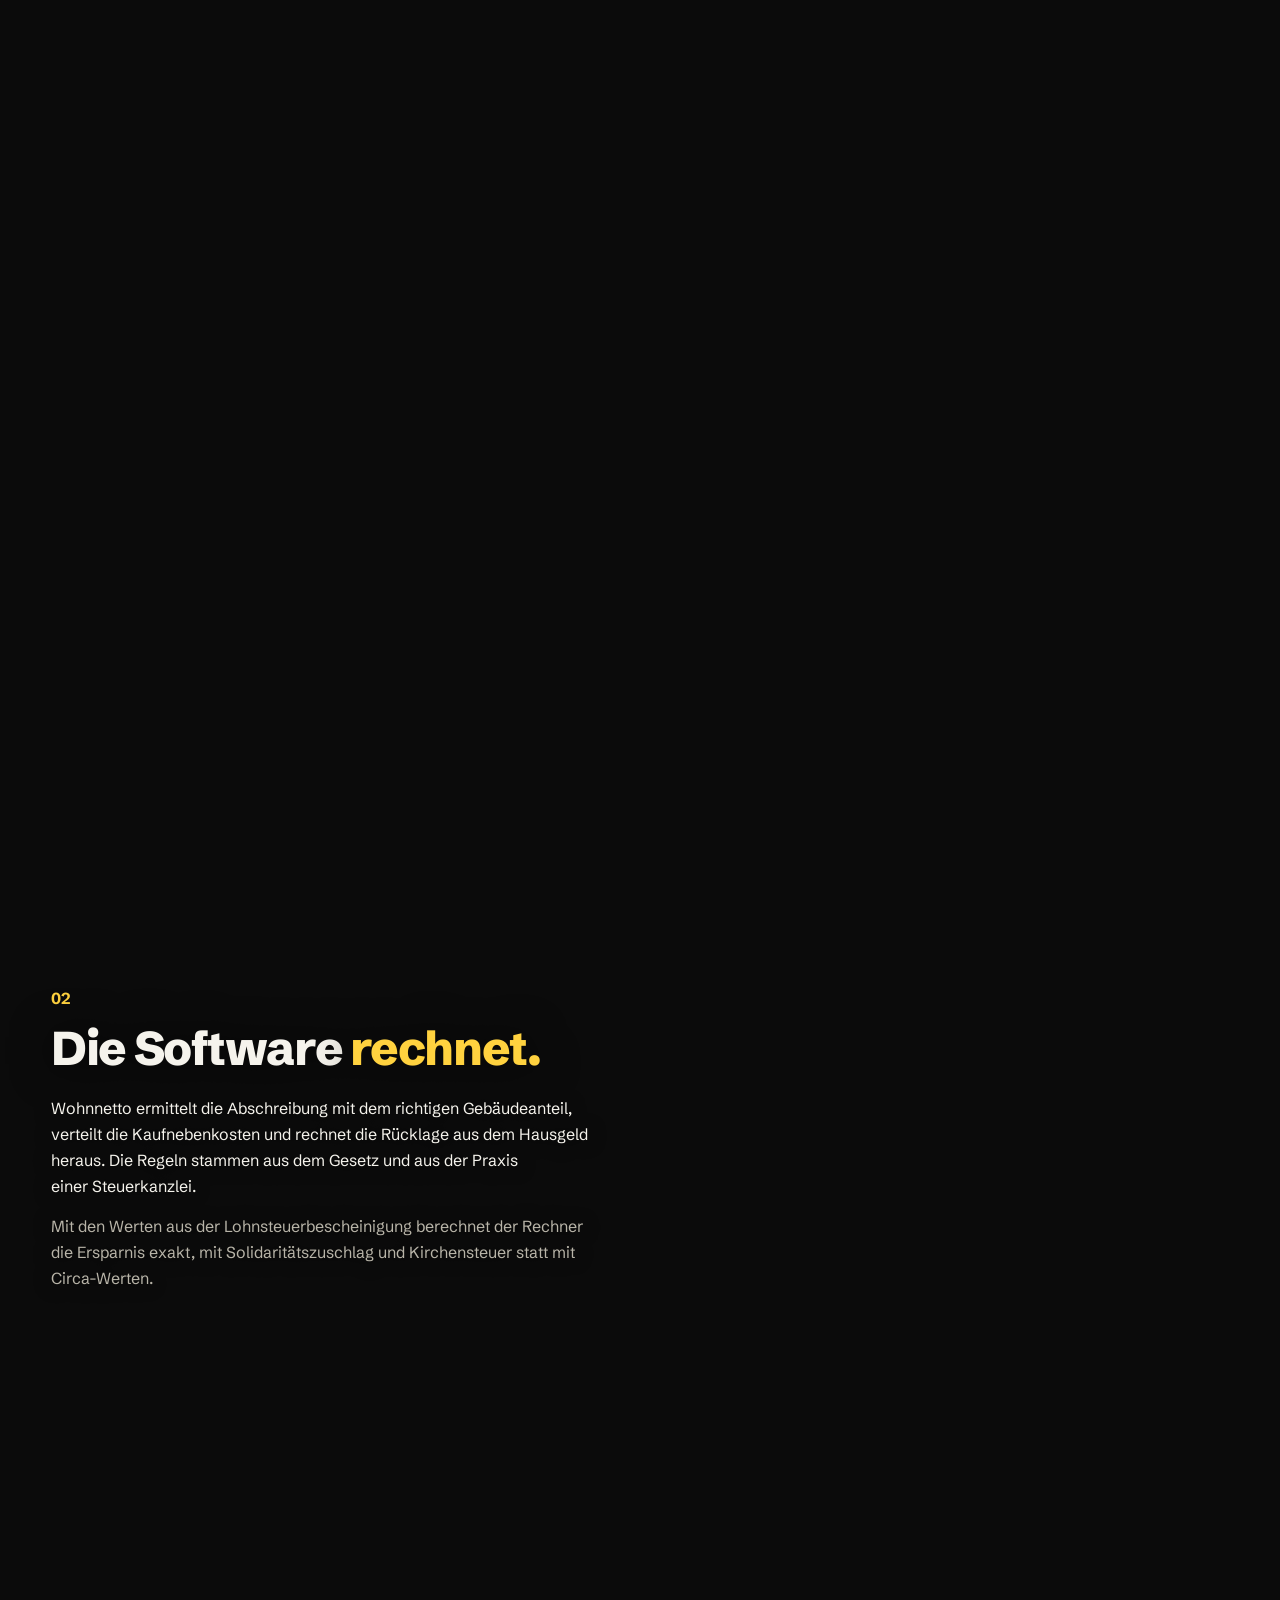
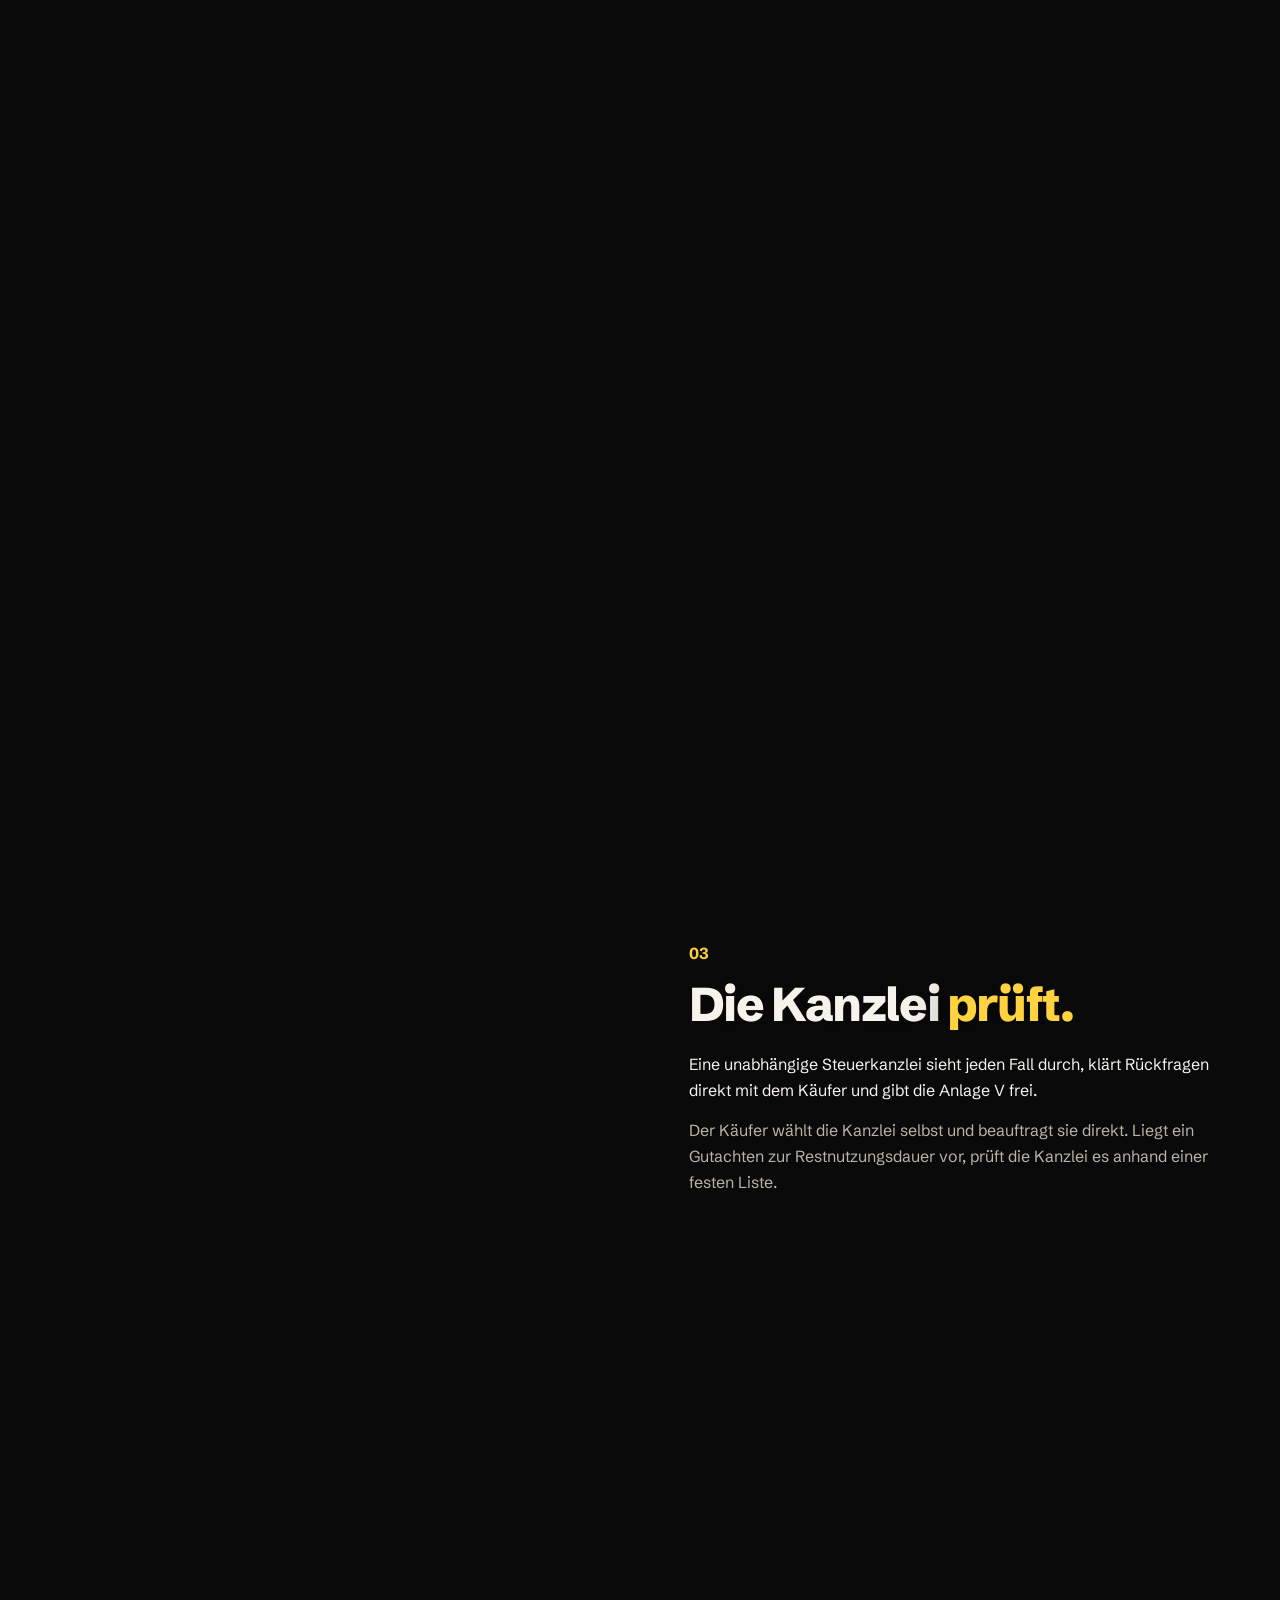
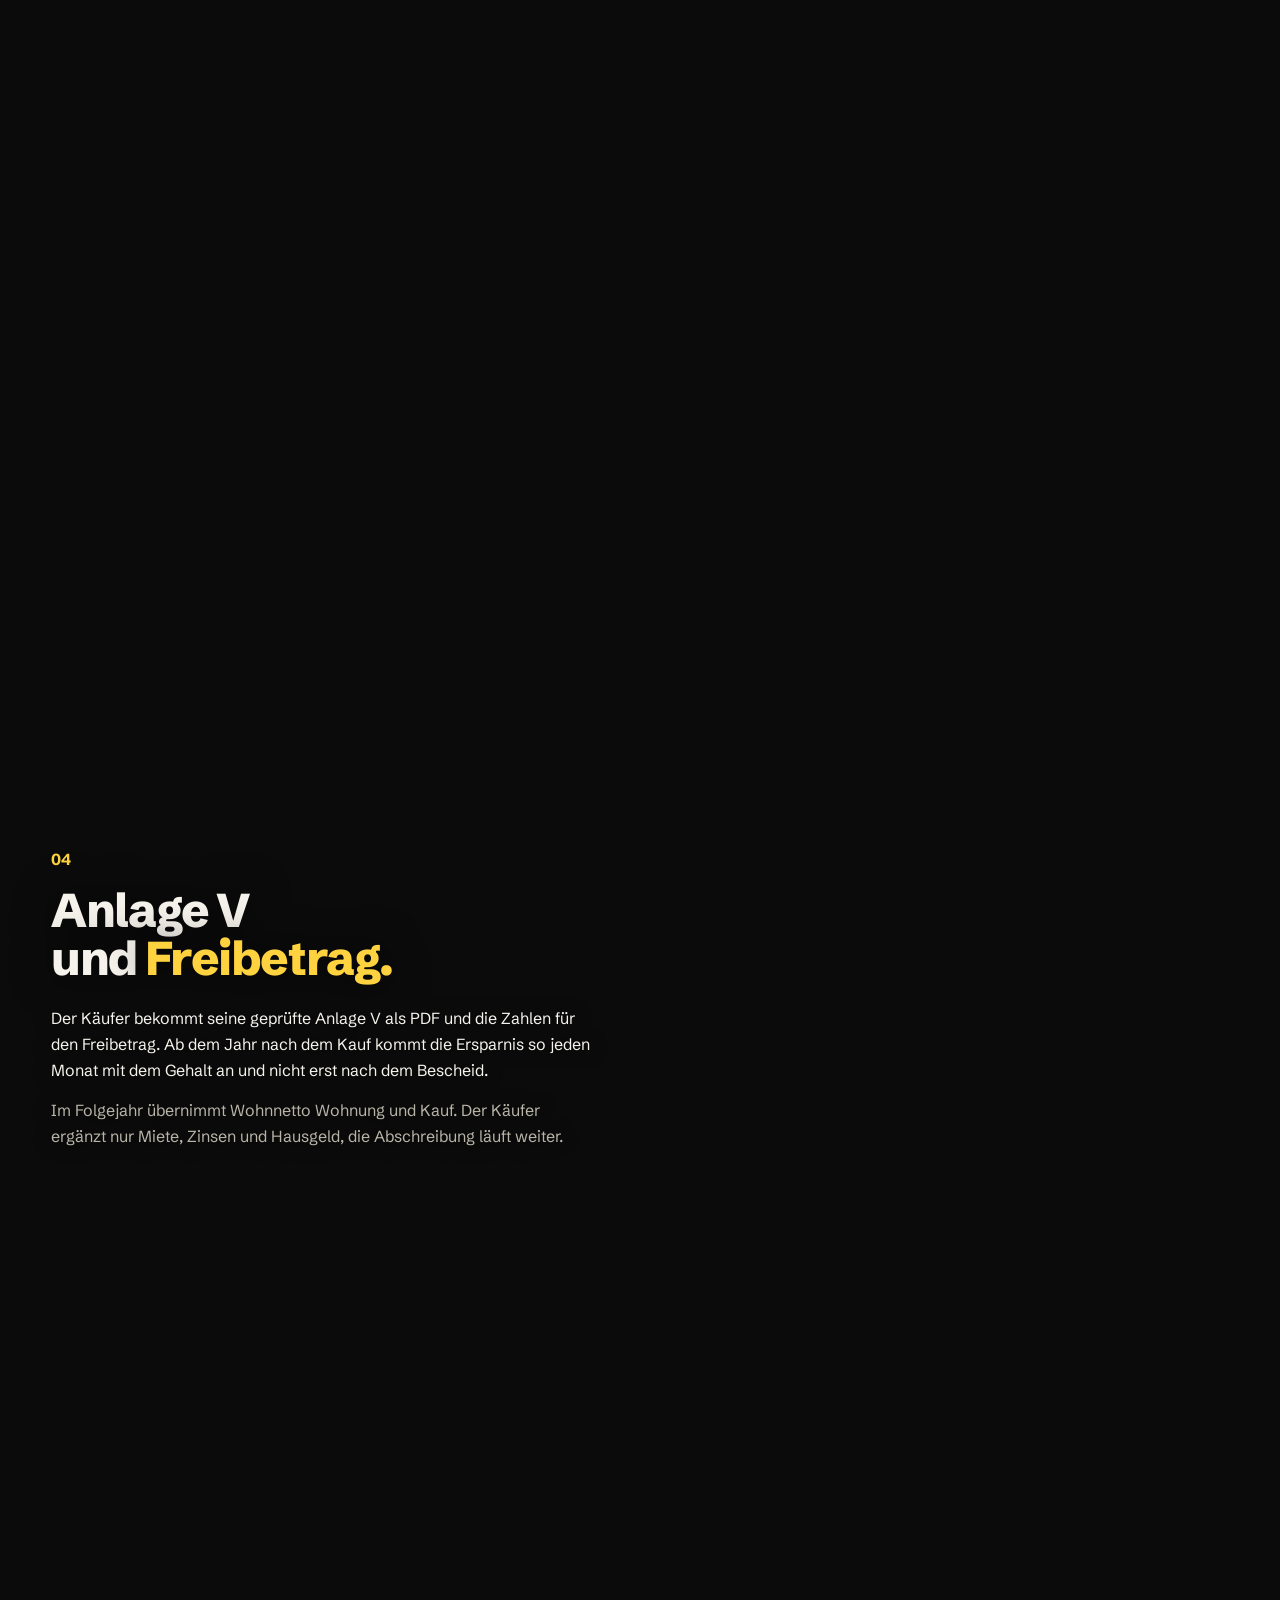
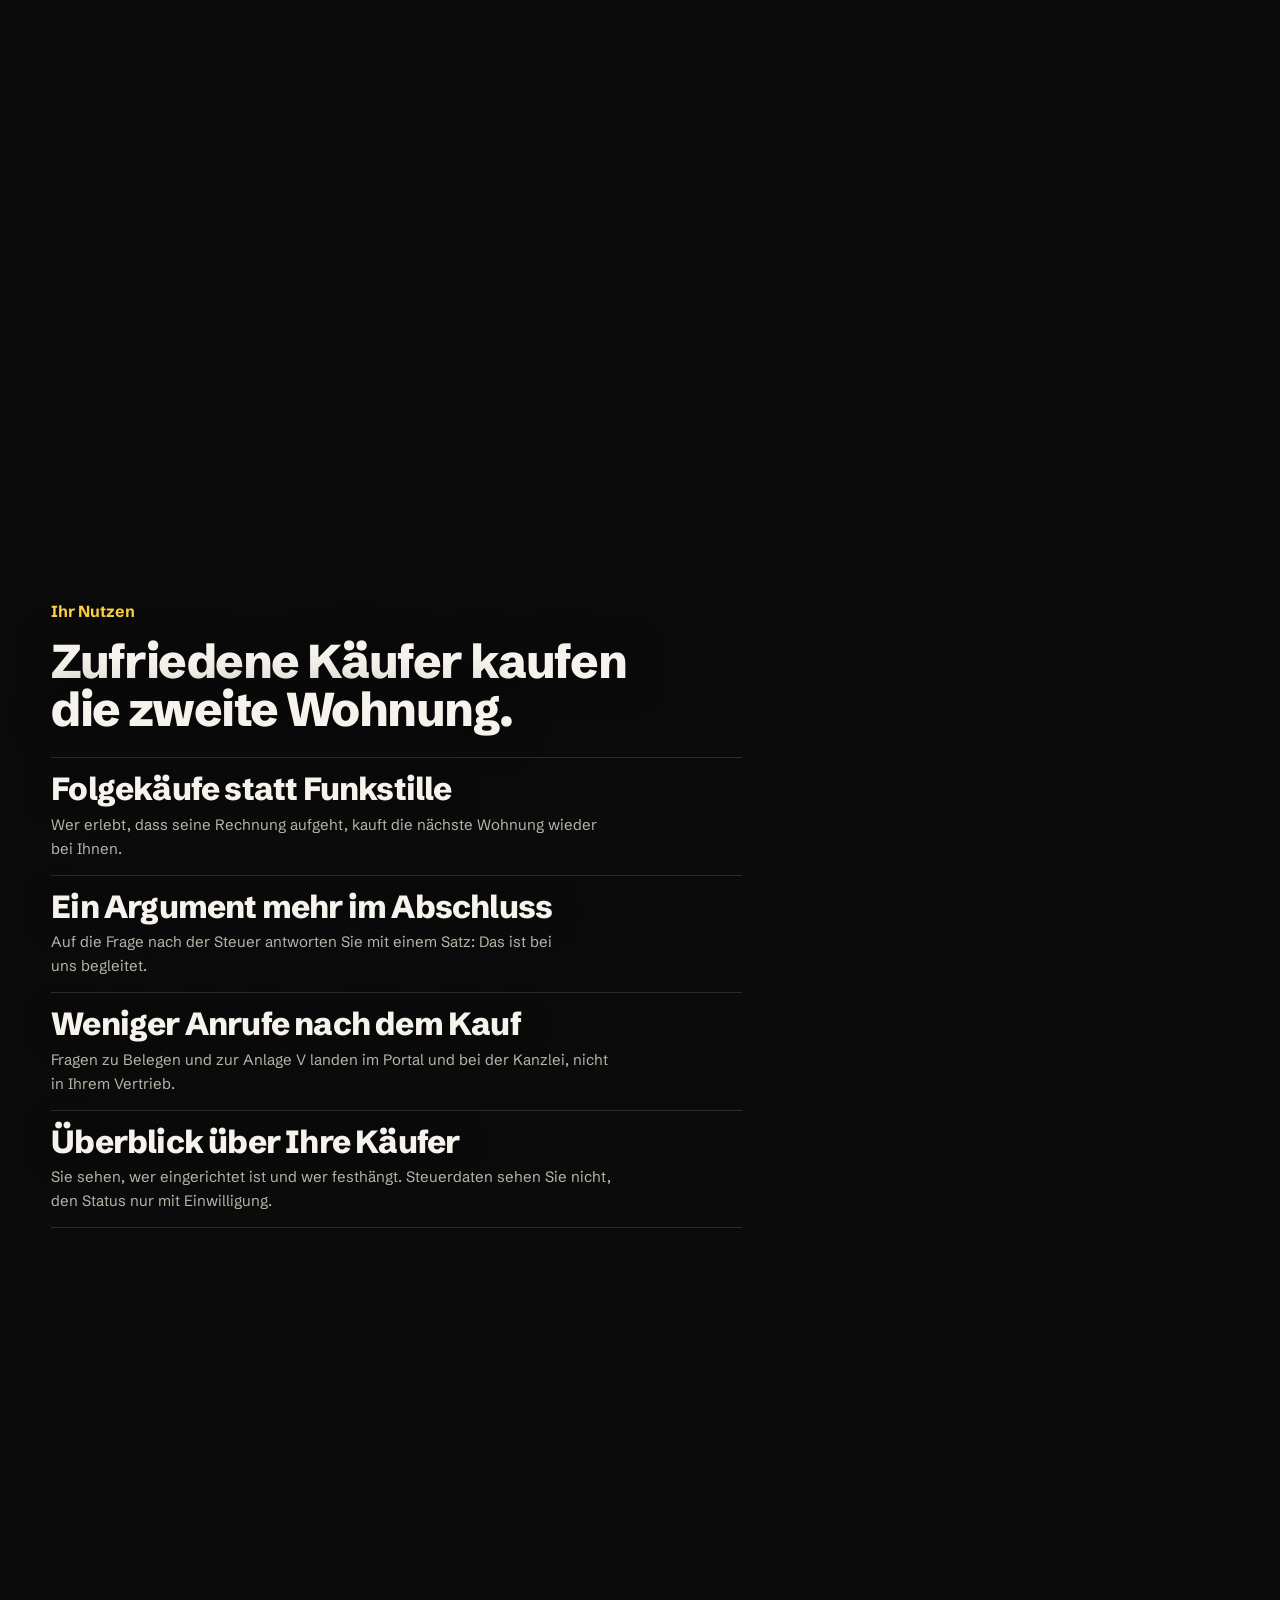
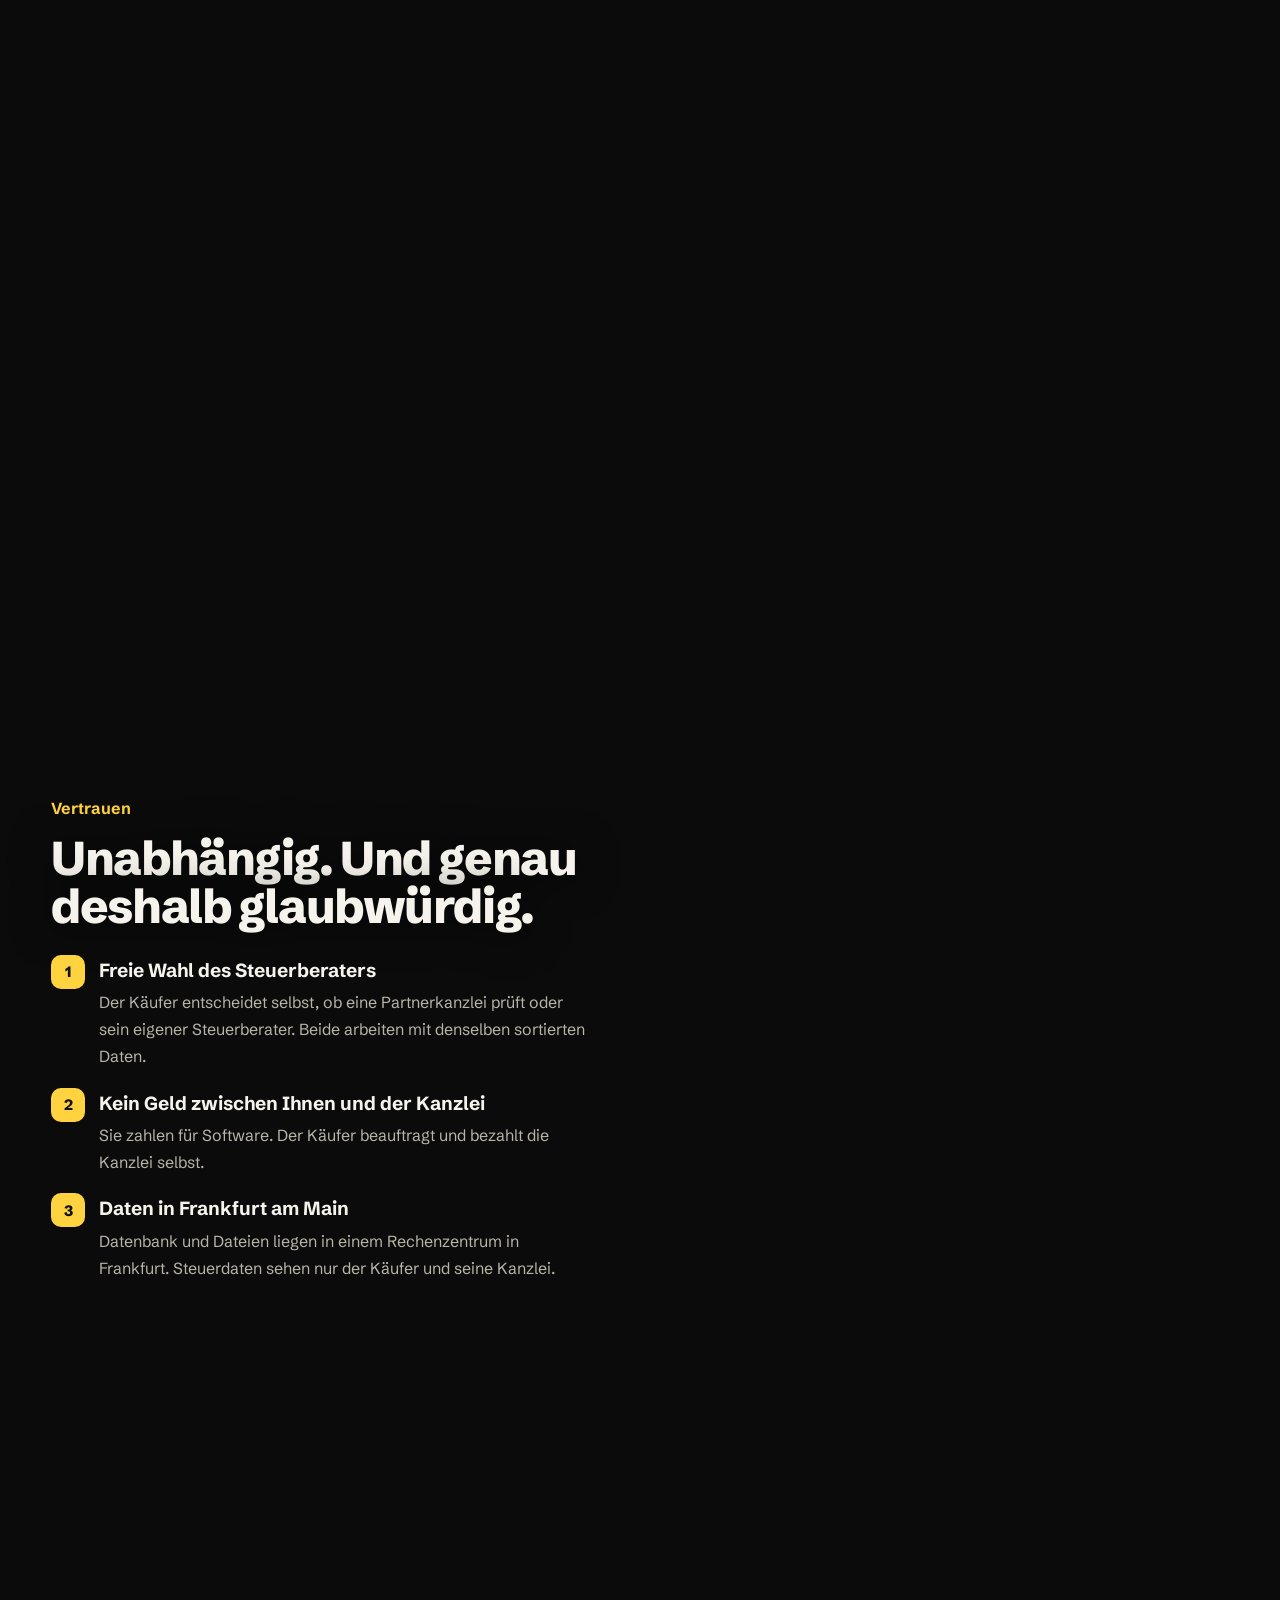
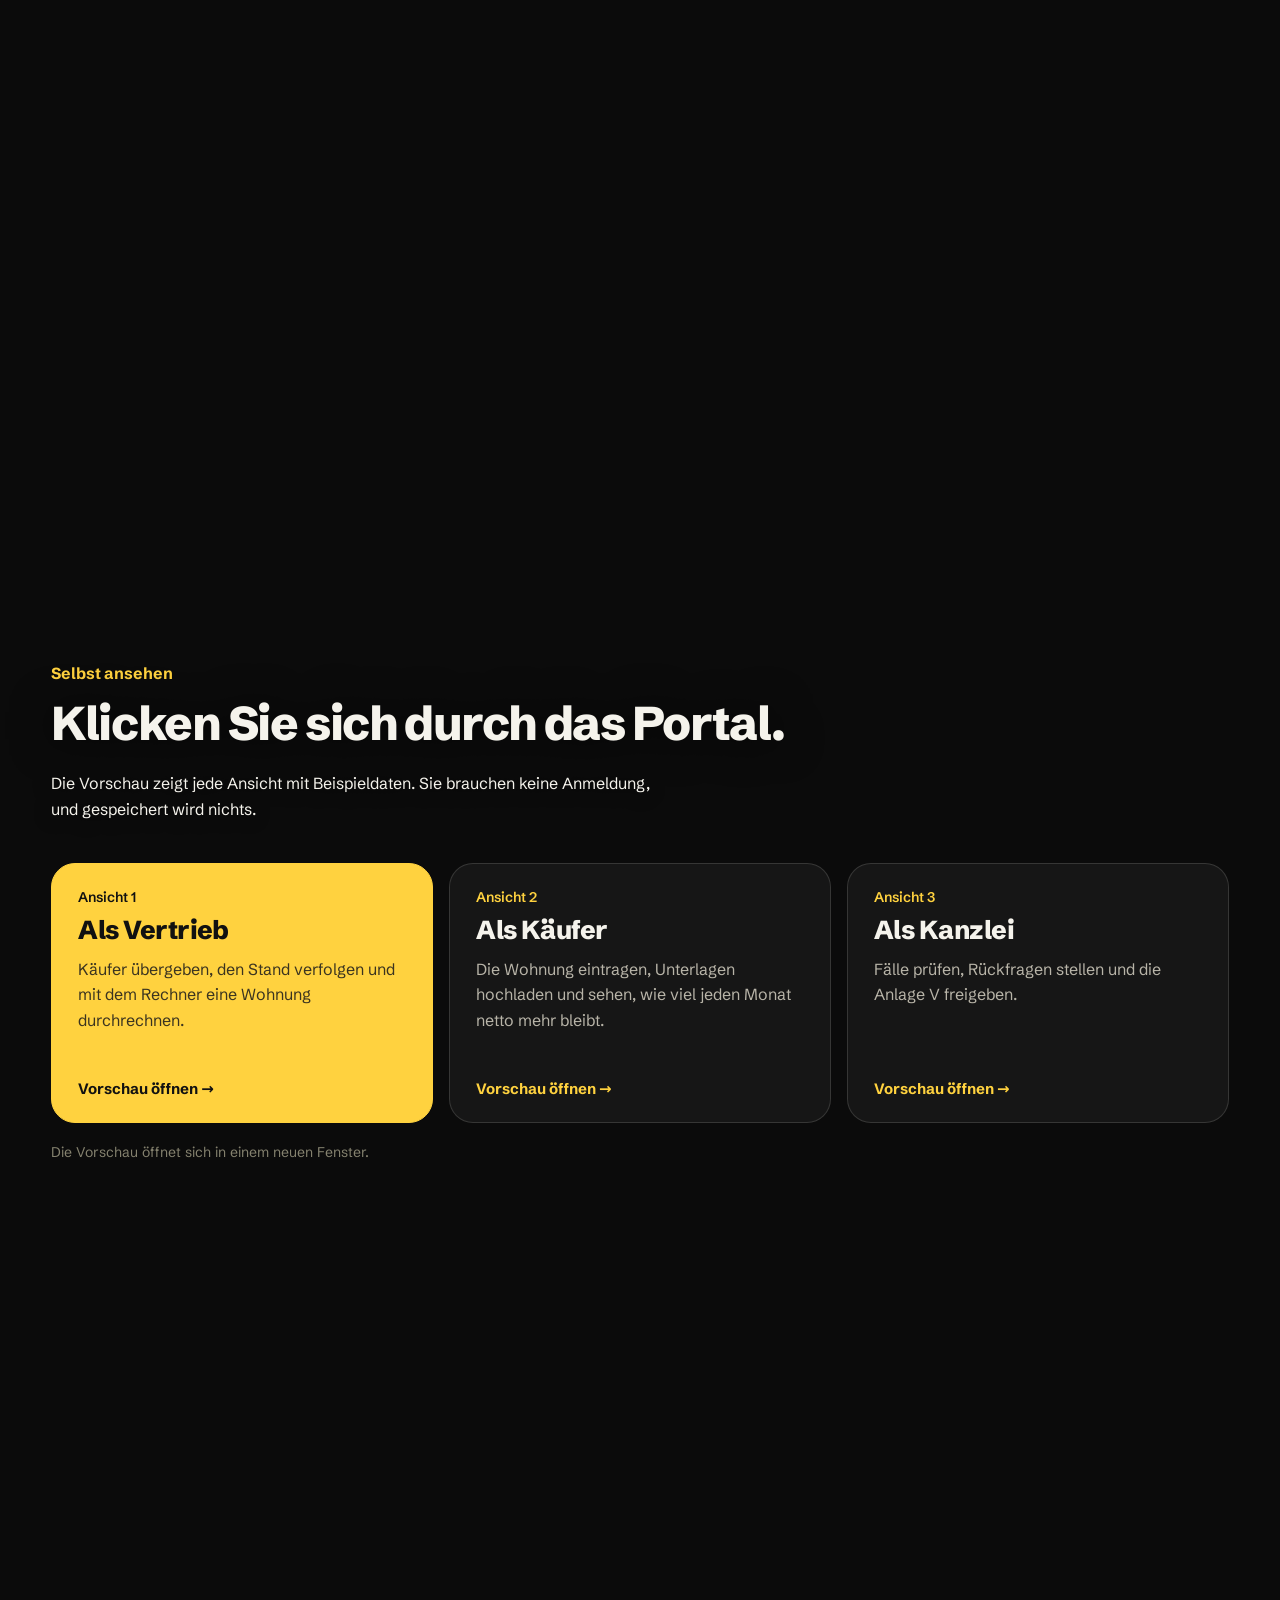
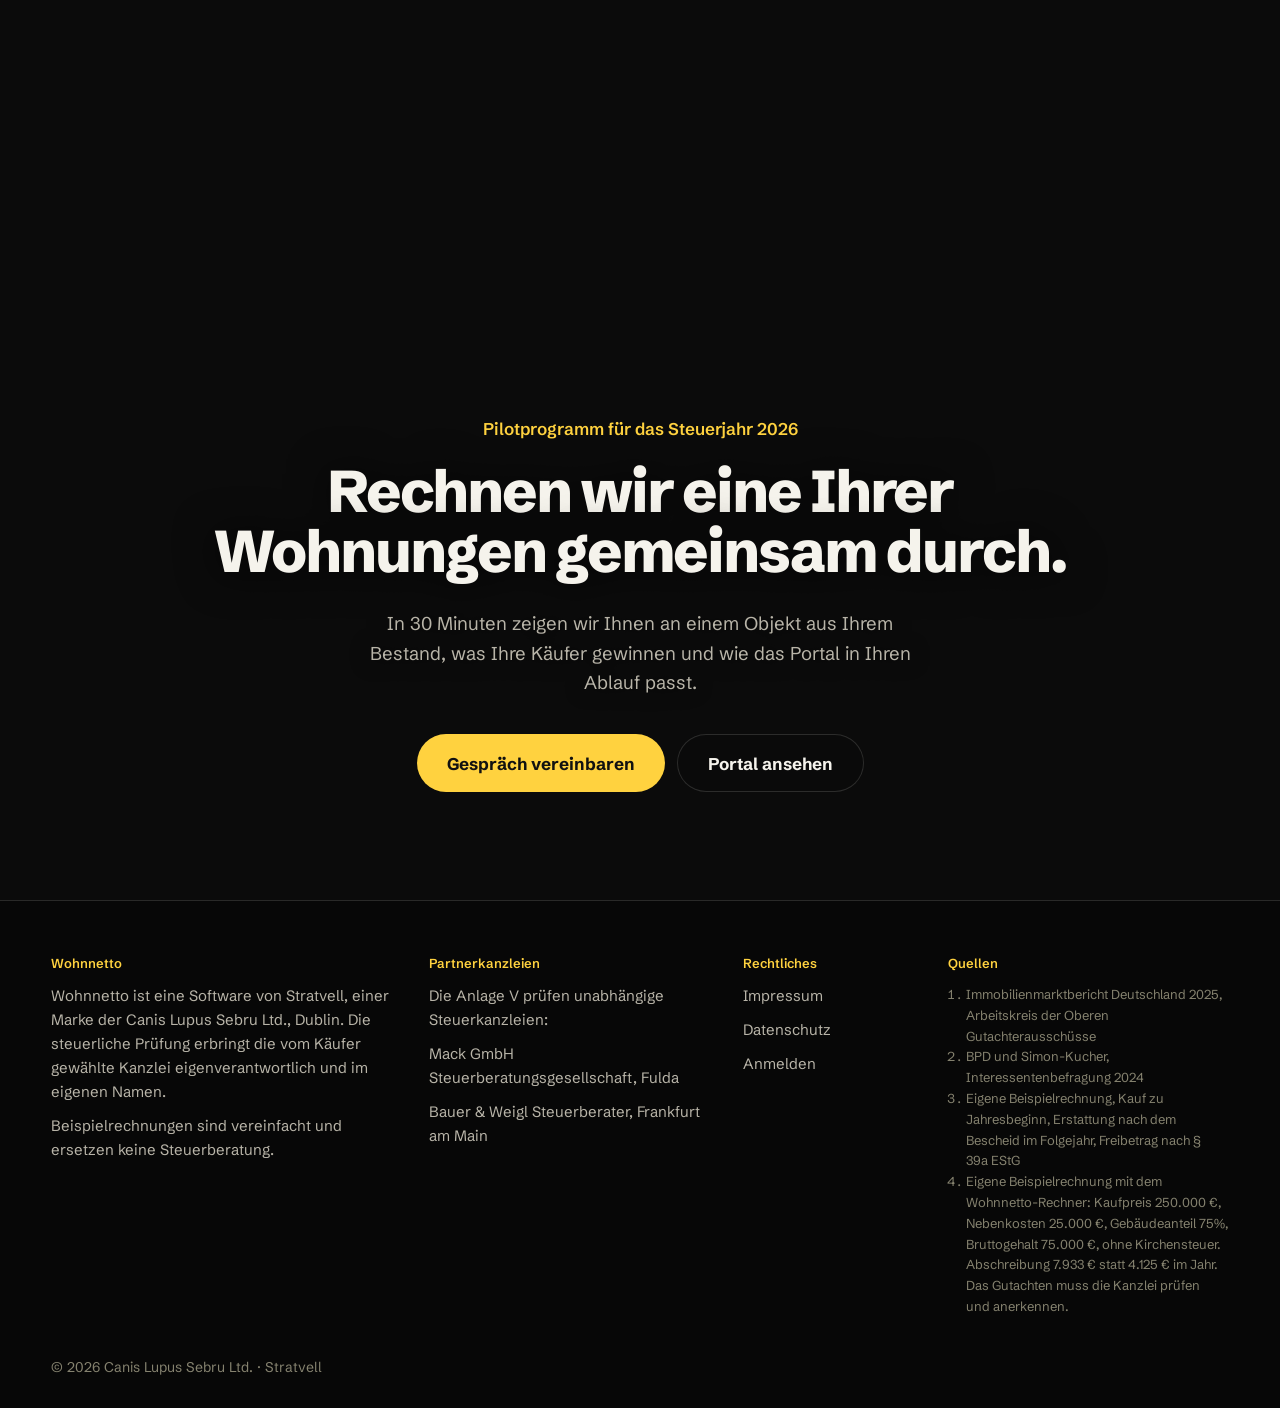
==== commit abcae070: "Umbenennung in Wohnnetto, Adresse wohnnetto.stratvell.net" ====
--- a/index.html
+++ b/index.html
@@ -3,10 +3,10 @@
 <head>
 <meta charset="utf-8">
 <meta name="viewport" content="width=device-width, initial-scale=1, viewport-fit=cover">
-<title>Objektpilot | Die Anlage V für Ihre Käufer, geprüft von einer Kanzlei</title>
-<meta name="description" content="Objektpilot begleitet die Käufer von Kapitalanlage-Wohnungen nach dem Notartermin bis zur geprüften Anlage V und zum Freibetrag. Für Vertriebe und Bauträger.">
+<title>Wohnnetto | Die Anlage V für Ihre Käufer, geprüft von einer Kanzlei</title>
+<meta name="description" content="Wohnnetto begleitet die Käufer von Kapitalanlage-Wohnungen nach dem Notartermin bis zur geprüften Anlage V und zum Freibetrag. Für Vertriebe und Bauträger.">
 <meta name="theme-color" content="#0B0B0B">
-<meta property="og:title" content="Objektpilot für Kapitalanlage-Vertriebe">
+<meta property="og:title" content="Wohnnetto für Kapitalanlage-Vertriebe">
 <meta property="og:description" content="Sie verkaufen die Steuerersparnis. Wir sorgen dafür, dass sie ankommt.">
 <meta property="og:type" content="website">
 <link rel="icon" type="image/svg+xml" href="favicon.svg">
@@ -22,9 +22,9 @@
 <div class="veil" aria-hidden="true"></div>
 
 <header class="nav">
-  <a class="brand" href="./" aria-label="Objektpilot, zum Anfang">
+  <a class="brand" href="./" aria-label="Wohnnetto, zum Anfang">
     <svg width="34" height="34" viewBox="0 0 44 44" aria-hidden="true"><rect width="44" height="44" rx="12" fill="#FFD23F"/><path d="M11 23 L22 13 L33 23" fill="none" stroke="#111" stroke-width="3.4" stroke-linecap="round" stroke-linejoin="round"/><path d="M15 21 V31 H29 V21" fill="none" stroke="#111" stroke-width="3.4" stroke-linecap="round" stroke-linejoin="round"/><path d="M22 23.5 V29 M19.25 26.25 H24.75" stroke="#111" stroke-width="2.8" stroke-linecap="round"/></svg>
-    <span>Objektpilot</span>
+    <span>Wohnnetto</span>
   </a>
   <nav>
     <a class="nav-link" href="#ablauf">Ablauf</a>
@@ -44,7 +44,7 @@
       <span class="ln"><span>Wir sorgen dafür,</span></span>
       <span class="ln"><span>dass sie <span class="y">ankommt.</span></span></span>
     </h1>
-    <p class="lead reveal">Objektpilot begleitet Ihre Käufer nach dem Notartermin bis zur fertigen Anlage V. Eine unabhängige Steuerkanzlei prüft sie, und der Käufer bekommt die Zahlen für seinen Freibetrag.</p>
+    <p class="lead reveal">Wohnnetto begleitet Ihre Käufer nach dem Notartermin bis zur fertigen Anlage V. Eine unabhängige Steuerkanzlei prüft sie, und der Käufer bekommt die Zahlen für seinen Freibetrag.</p>
     <div class="cta-row reveal">
       <a class="pill pill-y pill-lg" href="#kontakt">Gespräch vereinbaren</a>
       <a class="pill pill-line pill-lg" href="#ausprobieren">Portal ansehen</a>
@@ -93,7 +93,7 @@
     <div class="sticky wrap"><div class="panel">
       <p class="num reveal">02</p>
       <h2 class="title reveal">Die Software <span class="y">rechnet.</span></h2>
-      <p class="body reveal">Objektpilot ermittelt die Abschreibung mit dem richtigen Gebäudeanteil, verteilt die Kaufnebenkosten und rechnet die Rücklage aus dem Hausgeld heraus. Die Regeln stammen aus dem Gesetz und aus der Praxis einer Steuerkanzlei.</p>
+      <p class="body reveal">Wohnnetto ermittelt die Abschreibung mit dem richtigen Gebäudeanteil, verteilt die Kaufnebenkosten und rechnet die Rücklage aus dem Hausgeld heraus. Die Regeln stammen aus dem Gesetz und aus der Praxis einer Steuerkanzlei.</p>
       <p class="body muted reveal">Mit den Werten aus der Lohnsteuerbescheinigung berechnet der Rechner die Ersparnis exakt, mit Solidaritätszuschlag und Kirchensteuer statt mit Circa-Werten.</p>
     </div></div>
   </section>
@@ -112,7 +112,7 @@
       <p class="num reveal">04</p>
       <h2 class="title reveal">Anlage V und <span class="y">Freibetrag.</span></h2>
       <p class="body reveal">Der Käufer bekommt seine geprüfte Anlage V als PDF und die Zahlen für den Freibetrag. Ab dem Jahr nach dem Kauf kommt die Ersparnis so jeden Monat mit dem Gehalt an und nicht erst nach dem Bescheid.</p>
-      <p class="body muted reveal">Im Folgejahr übernimmt Objektpilot Wohnung und Kauf. Der Käufer ergänzt nur Miete, Zinsen und Hausgeld, die Abschreibung läuft weiter.</p>
+      <p class="body muted reveal">Im Folgejahr übernimmt Wohnnetto Wohnung und Kauf. Der Käufer ergänzt nur Miete, Zinsen und Hausgeld, die Abschreibung läuft weiter.</p>
     </div></div>
   </section>
 
@@ -158,7 +158,7 @@
     <h2 class="kontakt-title reveal">Rechnen wir eine Ihrer Wohnungen gemeinsam durch.</h2>
     <p class="lead reveal" style="margin-left:auto;margin-right:auto">In 30 Minuten zeigen wir Ihnen an einem Objekt aus Ihrem Bestand, was Ihre Käufer gewinnen und wie das Portal in Ihren Ablauf passt.</p>
     <div class="cta-row center reveal">
-      <a class="pill pill-y pill-lg" href="mailto:s.ruppert@stratvell.net?subject=Objektpilot%20Pilotprogramm">Gespräch vereinbaren</a>
+      <a class="pill pill-y pill-lg" href="mailto:s.ruppert@stratvell.net?subject=Wohnnetto%20Pilotprogramm">Gespräch vereinbaren</a>
       <a class="pill pill-line pill-lg" href="#ausprobieren">Portal ansehen</a>
     </div>
   </section>
@@ -168,8 +168,8 @@
   <div class="wrap">
     <div class="foot-grid">
       <div>
-        <p class="foot-head">Objektpilot</p>
-        <p>Objektpilot ist eine Software von Stratvell, einer Marke der Canis Lupus Sebru Ltd., Dublin. Die steuerliche Prüfung erbringt die vom Käufer gewählte Kanzlei eigenverantwortlich und im eigenen Namen.</p>
+        <p class="foot-head">Wohnnetto</p>
+        <p>Wohnnetto ist eine Software von Stratvell, einer Marke der Canis Lupus Sebru Ltd., Dublin. Die steuerliche Prüfung erbringt die vom Käufer gewählte Kanzlei eigenverantwortlich und im eigenen Namen.</p>
         <p>Beispielrechnungen sind vereinfacht und ersetzen keine Steuerberatung.</p>
       </div>
       <div>
@@ -190,7 +190,7 @@
           <li>Immobilienmarktbericht Deutschland 2025, Arbeitskreis der Oberen Gutachterausschüsse</li>
           <li>BPD und Simon-Kucher, Interessentenbefragung 2024</li>
           <li>Eigene Beispielrechnung, Kauf zu Jahresbeginn, Erstattung nach dem Bescheid im Folgejahr, Freibetrag nach § 39a EStG</li>
-          <li>Eigene Beispielrechnung mit dem Objektpilot-Rechner: Kaufpreis 250.000 €, Nebenkosten 25.000 €, Gebäudeanteil 75%, Bruttogehalt 75.000 €, ohne Kirchensteuer. Abschreibung 7.933 € statt 4.125 € im Jahr. Das Gutachten muss die Kanzlei prüfen und anerkennen.</li>
+          <li>Eigene Beispielrechnung mit dem Wohnnetto-Rechner: Kaufpreis 250.000 €, Nebenkosten 25.000 €, Gebäudeanteil 75%, Bruttogehalt 75.000 €, ohne Kirchensteuer. Abschreibung 7.933 € statt 4.125 € im Jahr. Das Gutachten muss die Kanzlei prüfen und anerkennen.</li>
         </ol>
       </div>
     </div>
--- a/assets/site.css
+++ b/assets/site.css
@@ -1,4 +1,4 @@
-/* Objektpilot · Landingpage. Schwarz und Gelb wie das Portal, Scroll-Geschichte wie stratvell.net. */
+/* Wohnnetto · Landingpage. Schwarz und Gelb wie das Portal, Scroll-Geschichte wie stratvell.net. */
 @font-face{font-family:"Schibsted Grotesk";src:url(fonts/SchibstedGrotesk-latin.woff2) format("woff2");font-weight:400 900;font-display:swap;unicode-range:U+0000-00FF,U+0131,U+0152-0153,U+02BB-02BC,U+02C6,U+02DA,U+02DC,U+0304,U+0308,U+0329,U+2000-206F,U+20AC,U+2122,U+2191,U+2193,U+2212,U+2215,U+FEFF,U+FFFD}
 @font-face{font-family:"Schibsted Grotesk";src:url(fonts/SchibstedGrotesk-latin-ext.woff2) format("woff2");font-weight:400 900;font-display:swap;unicode-range:U+0100-02BA,U+02BD-02C5,U+02C7-02CC,U+02CE-02D7,U+02DD-02FF,U+1E00-1E9F,U+20A0-20AB,U+20AD-20C0}
 
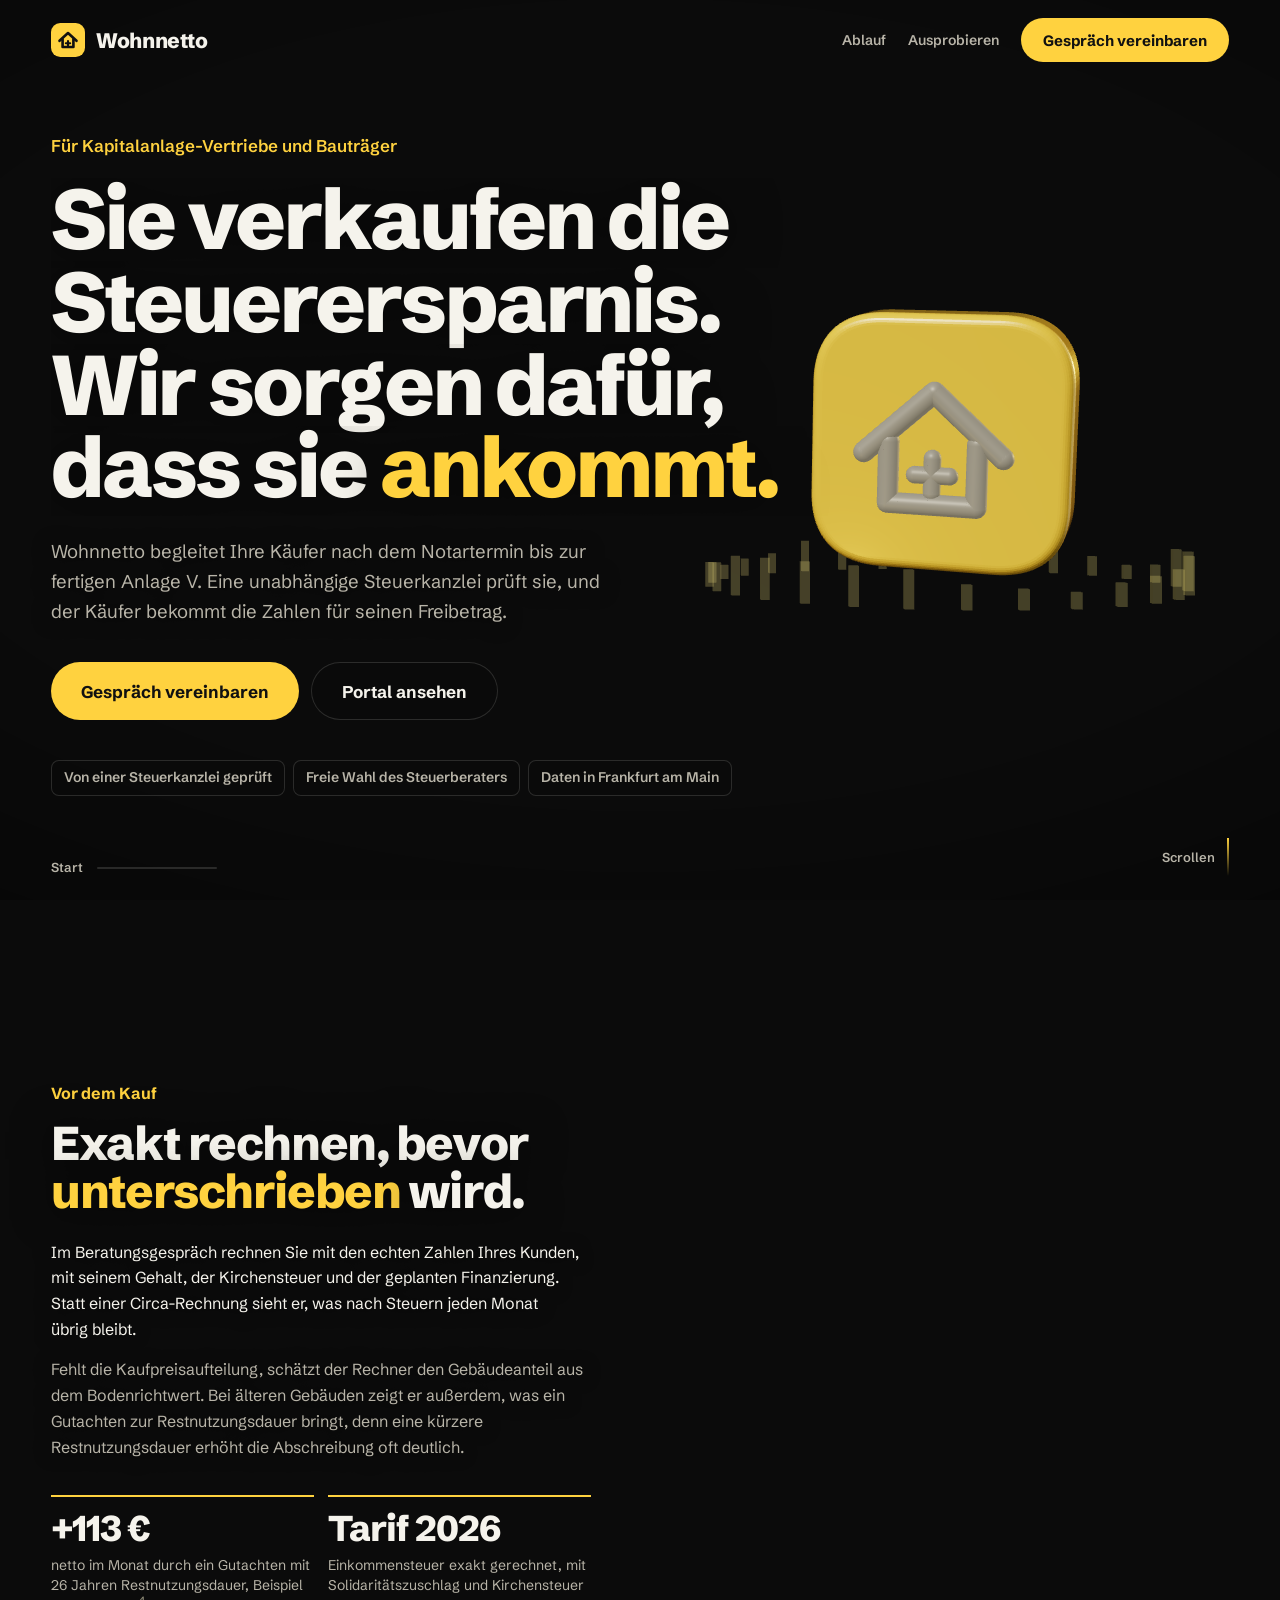
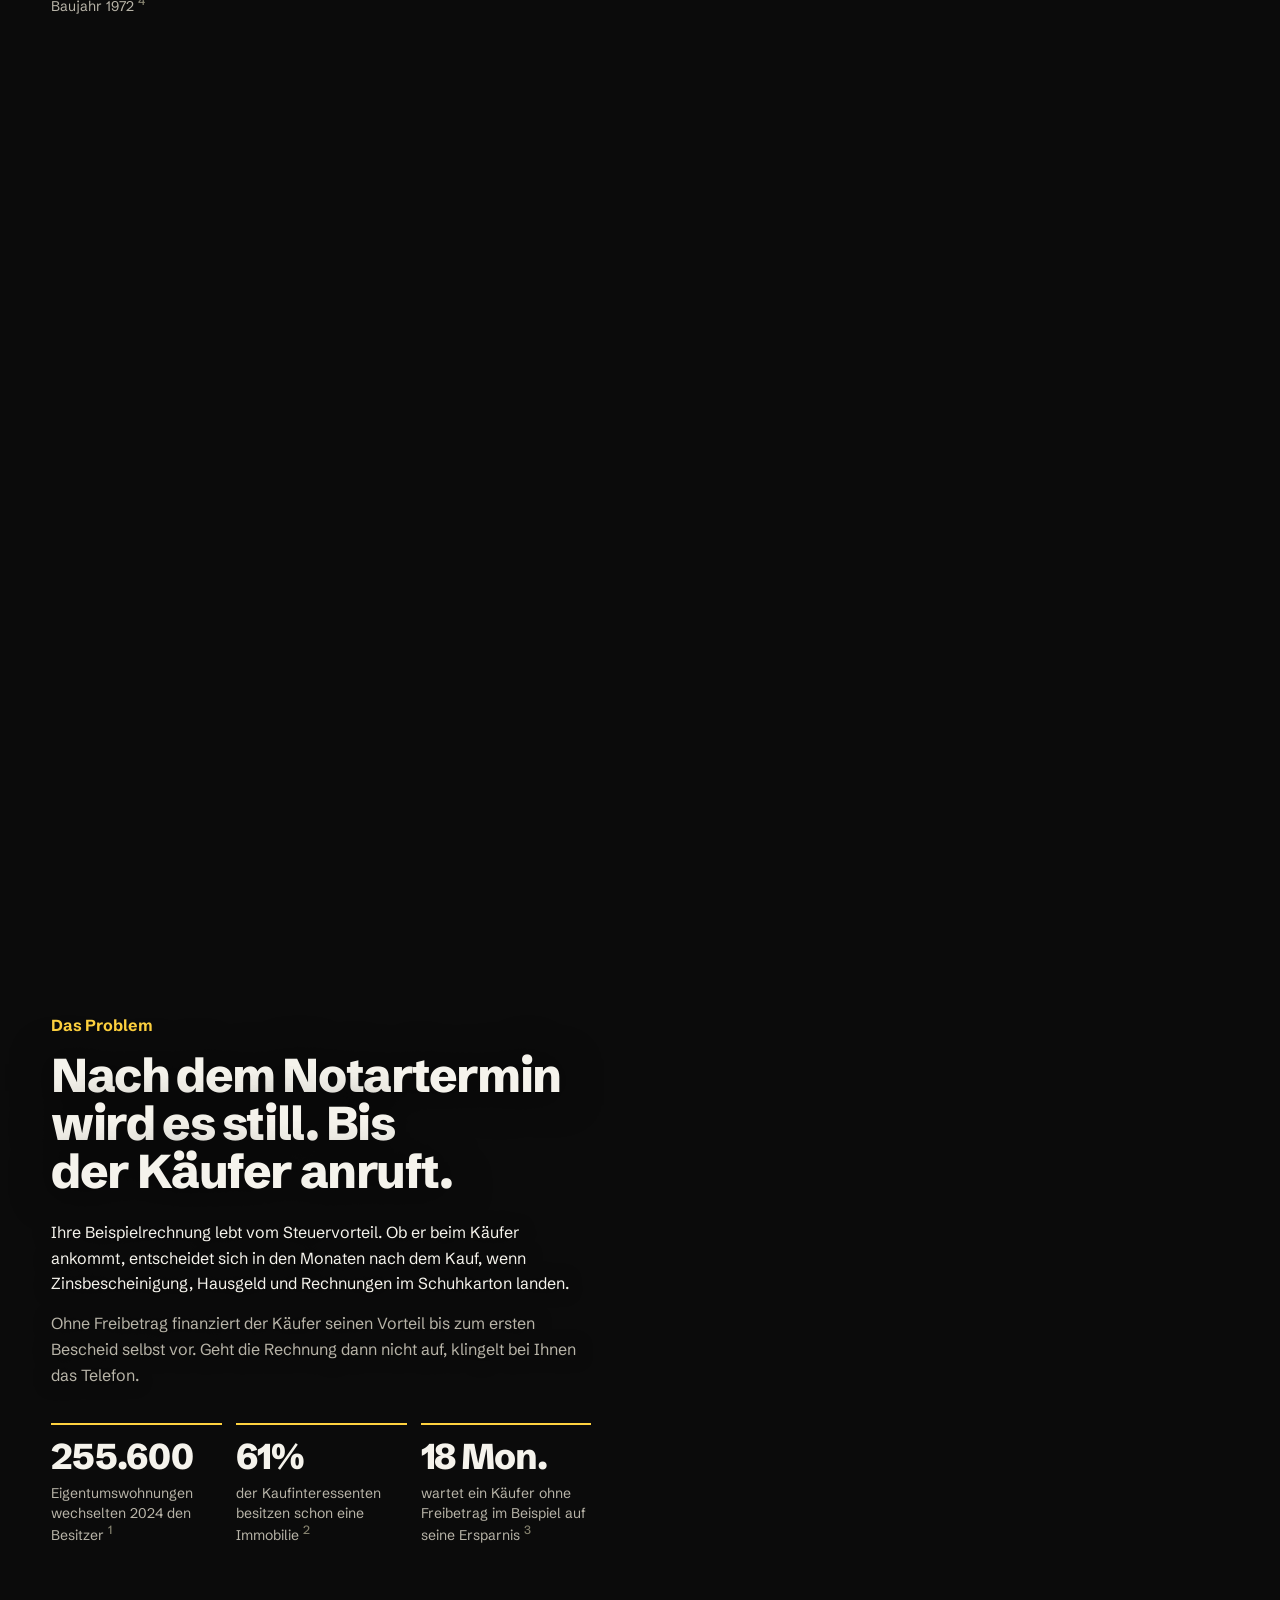
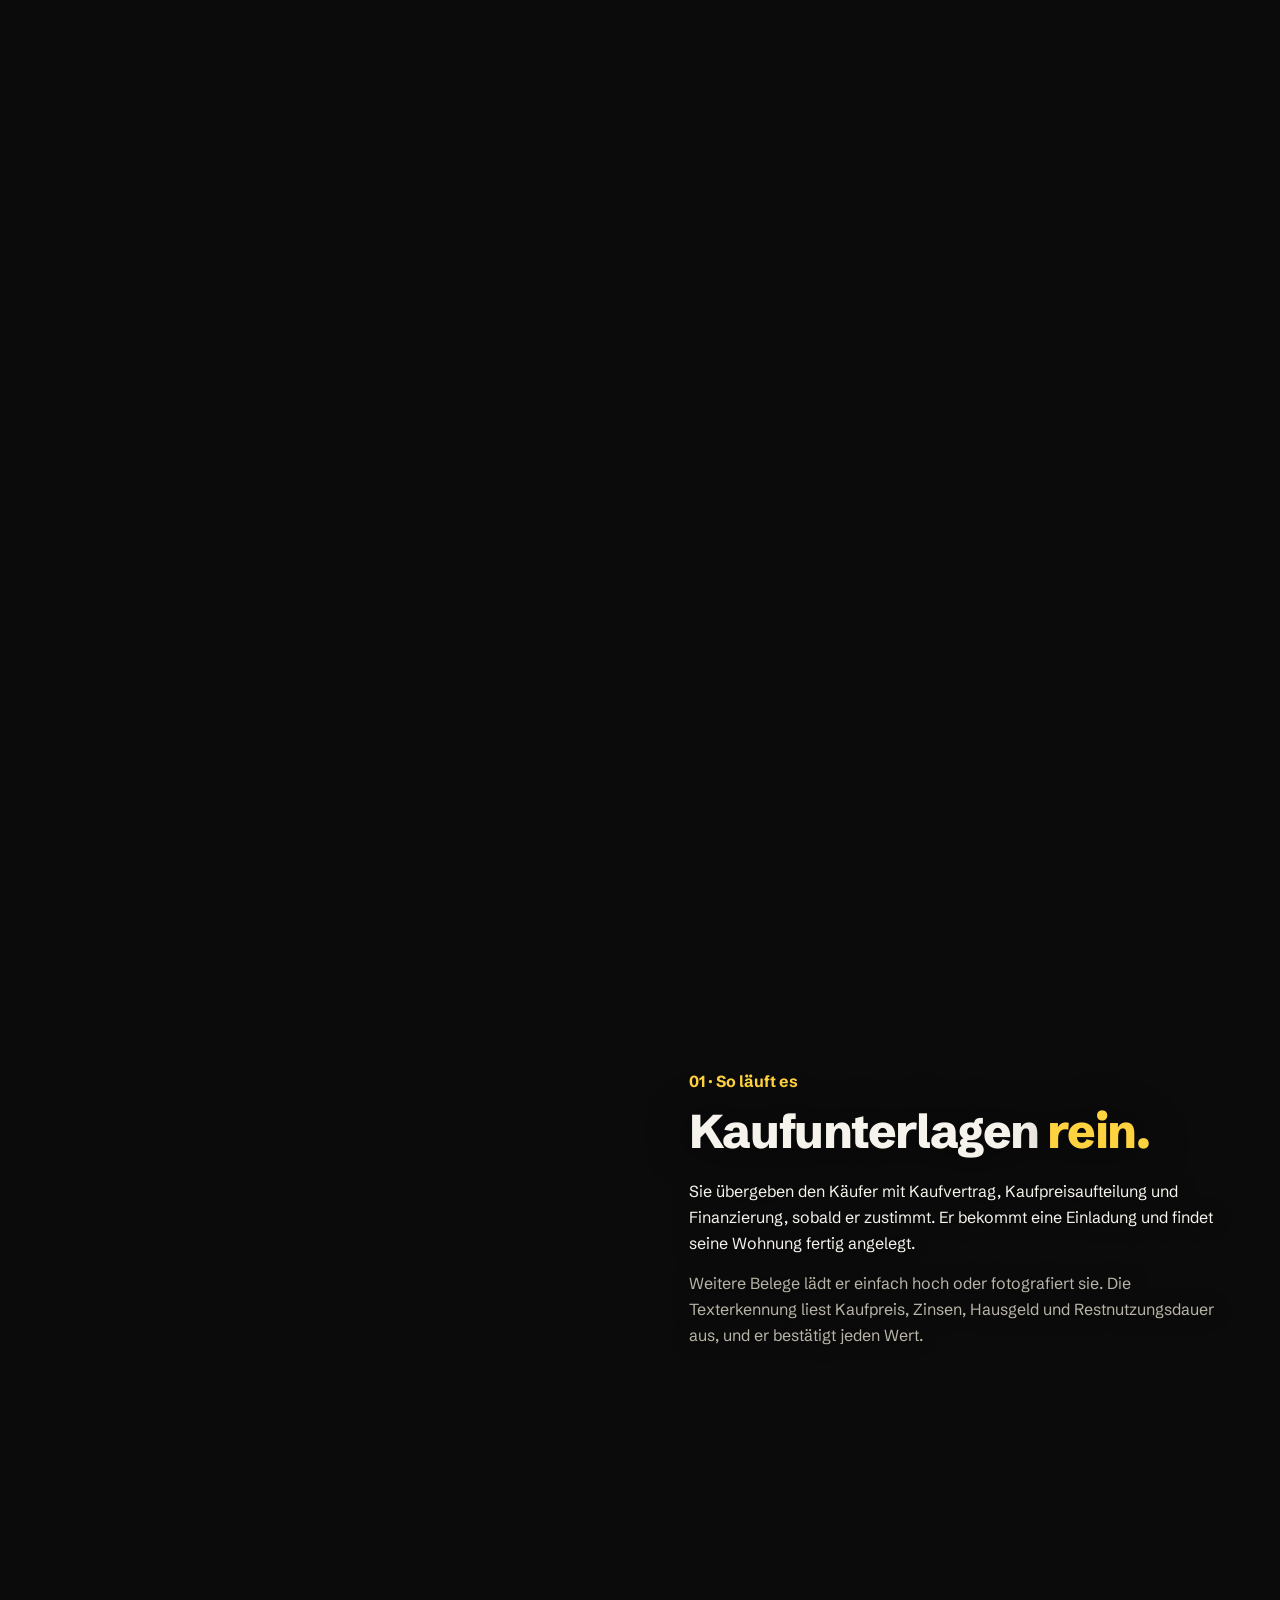
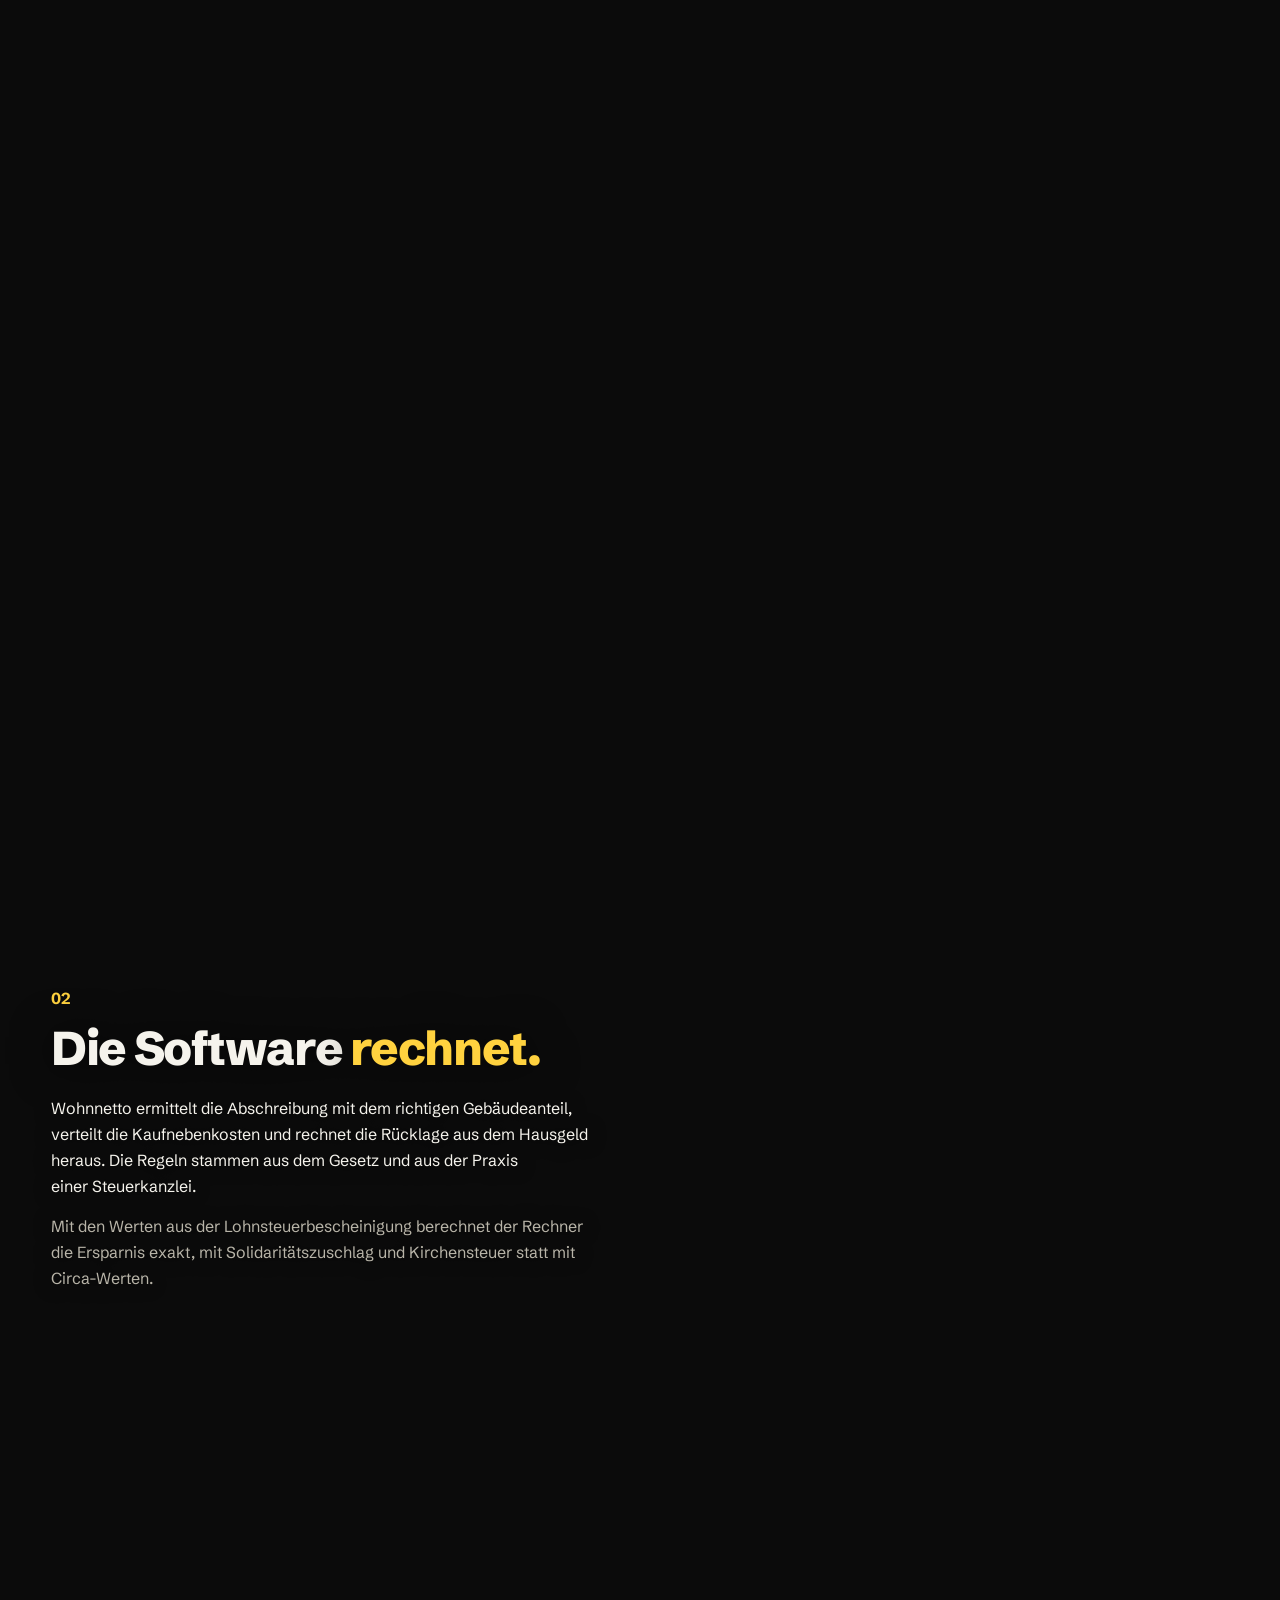
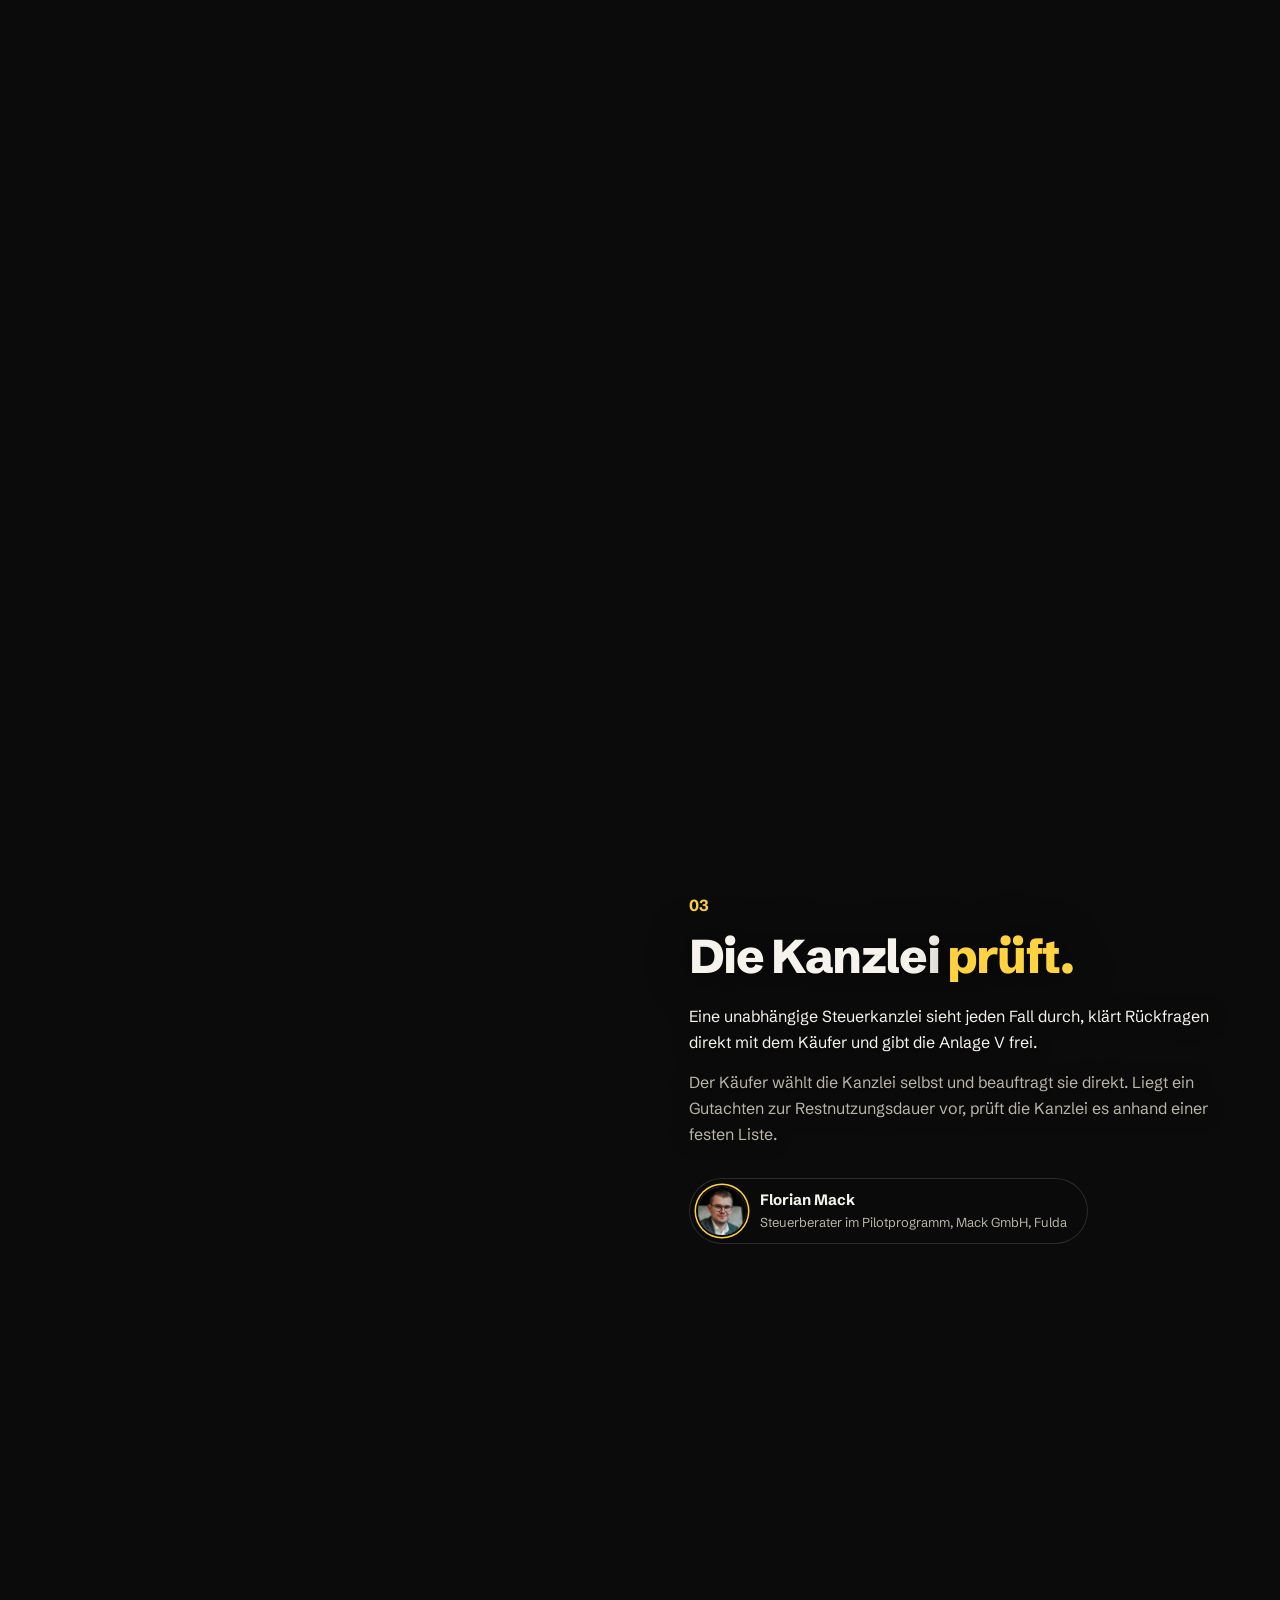
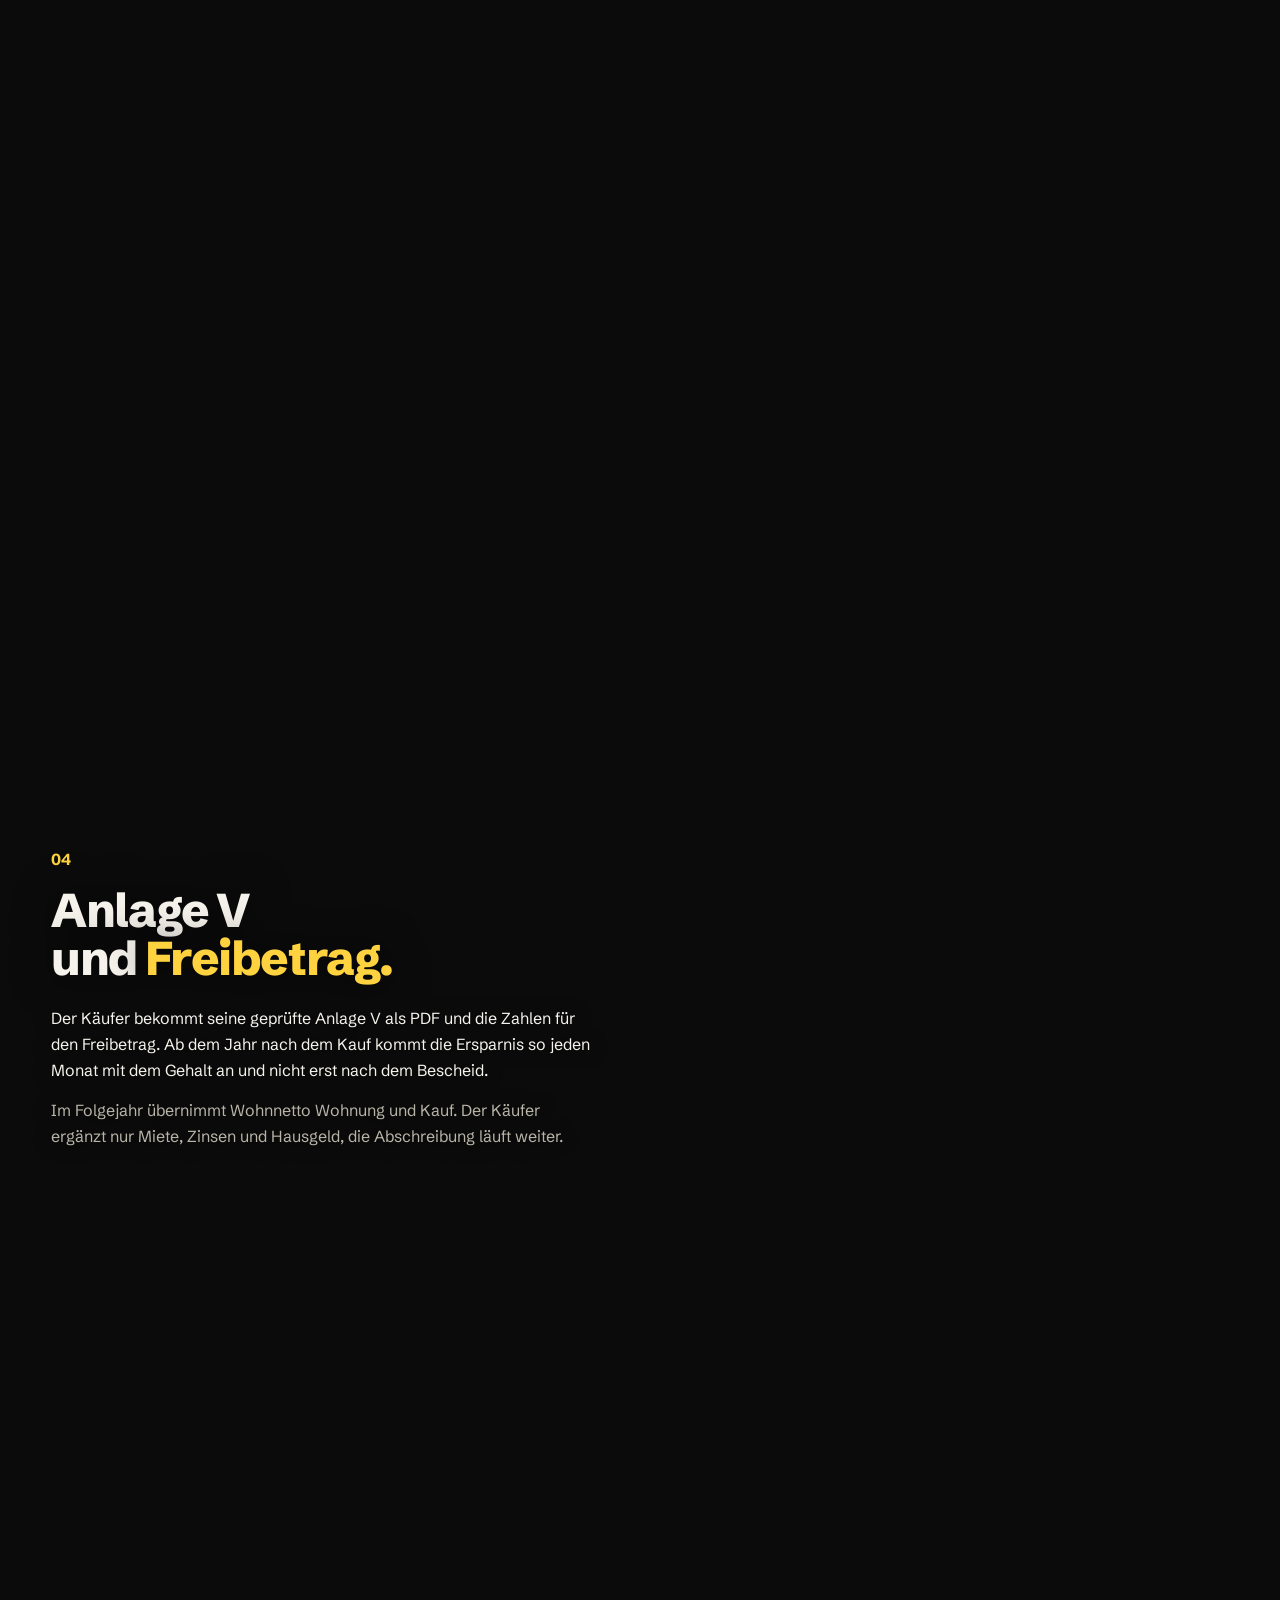
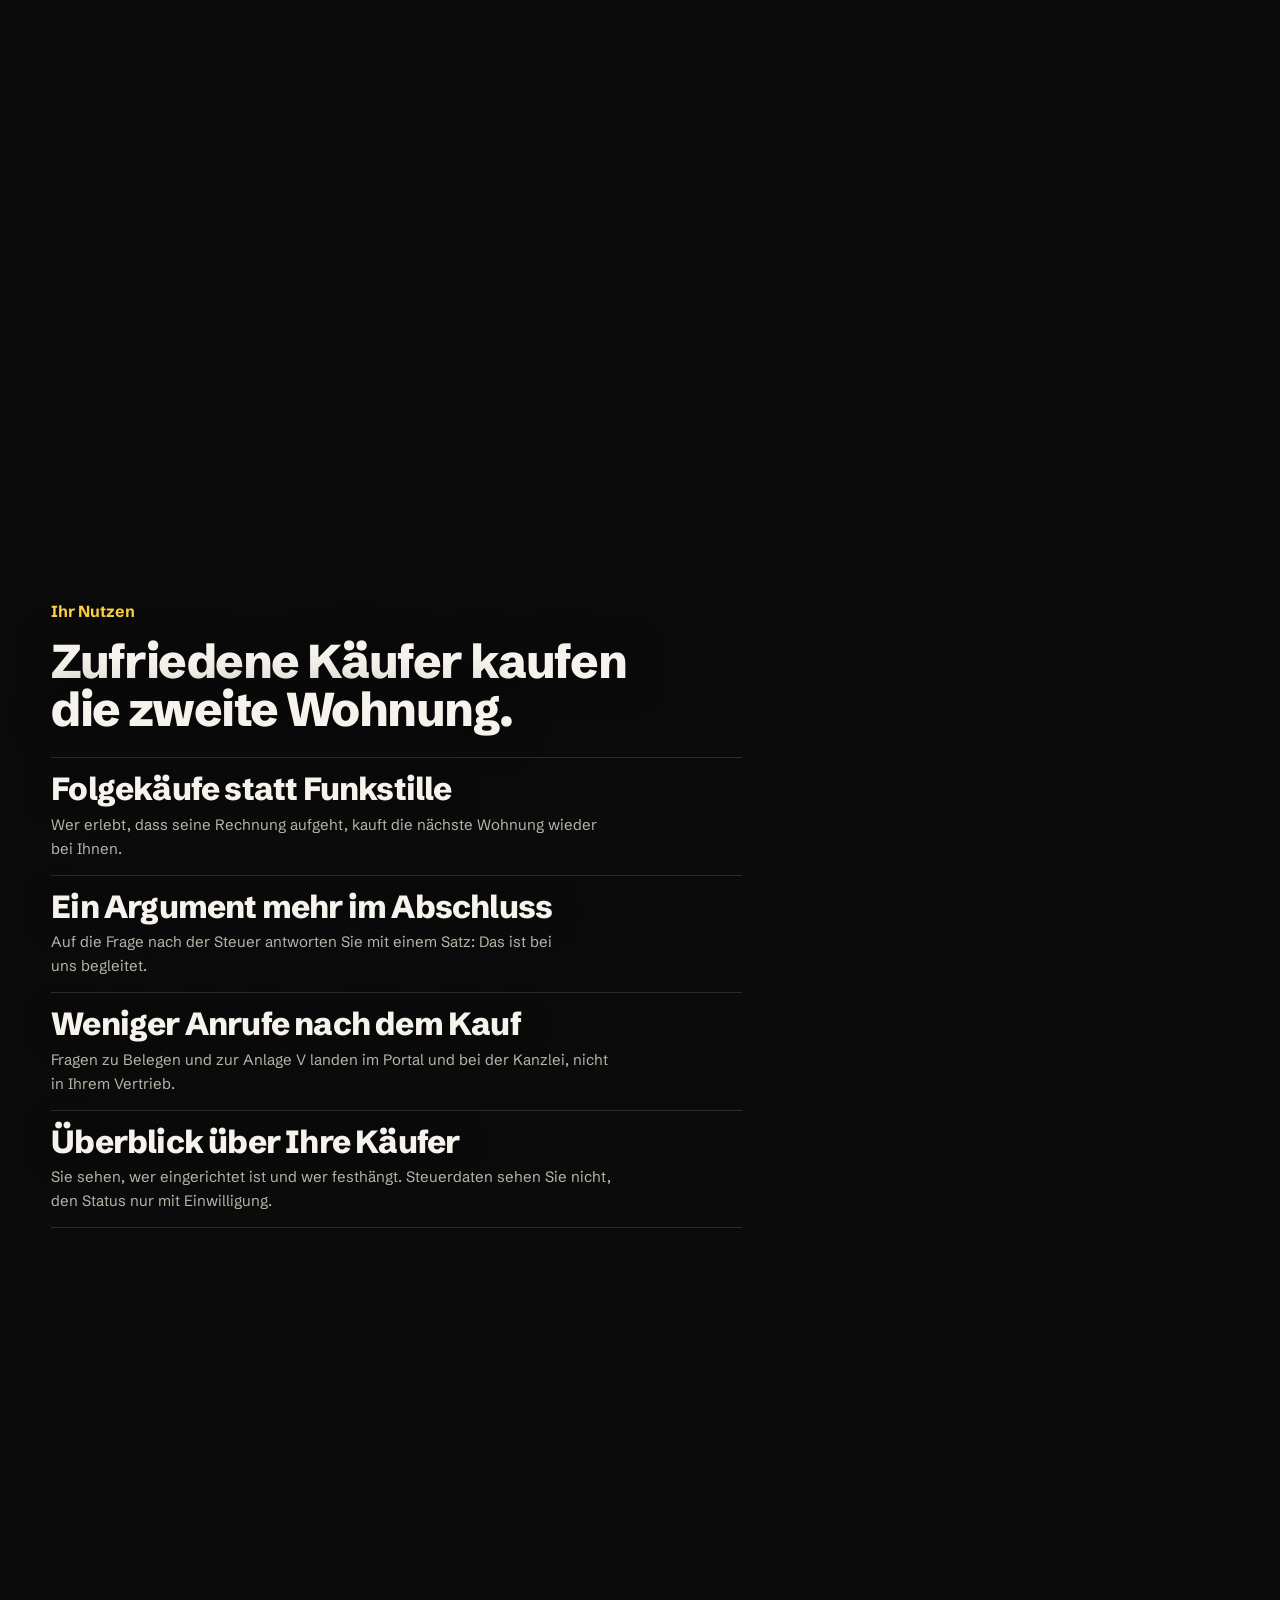
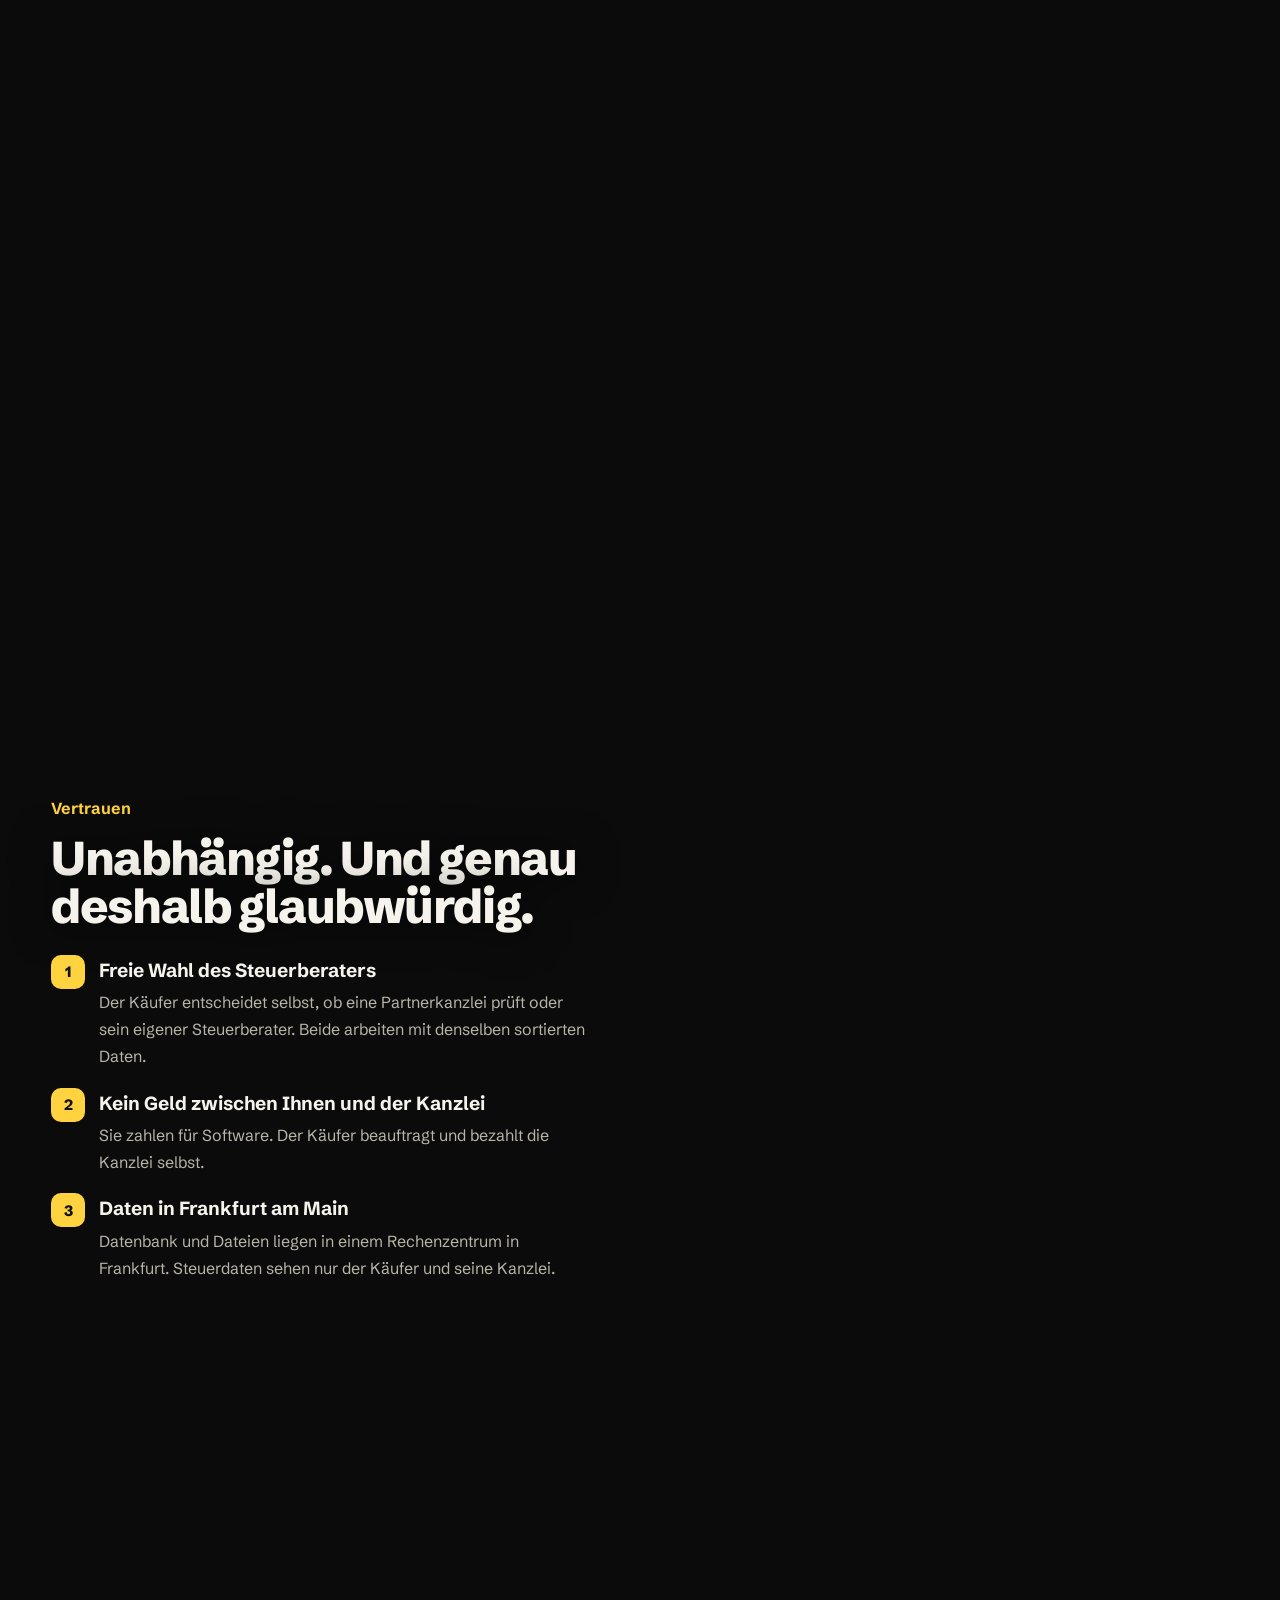
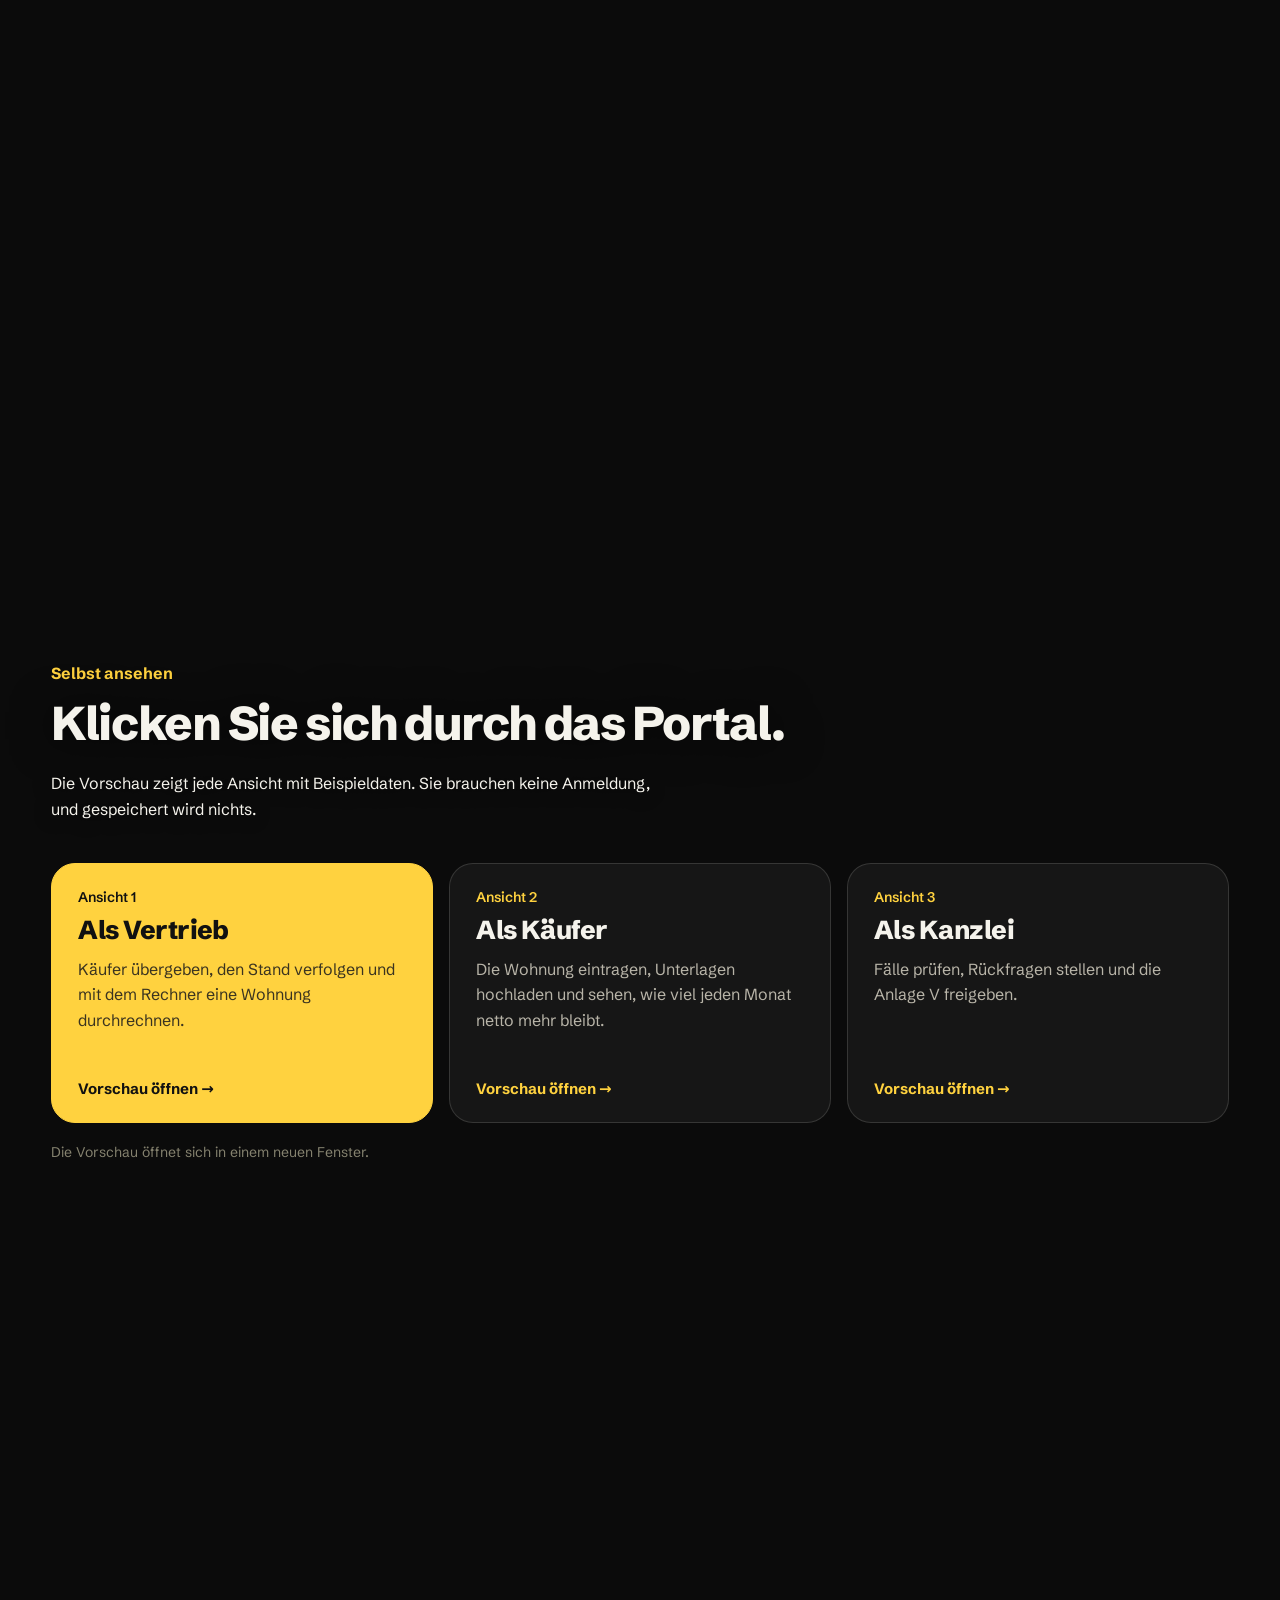
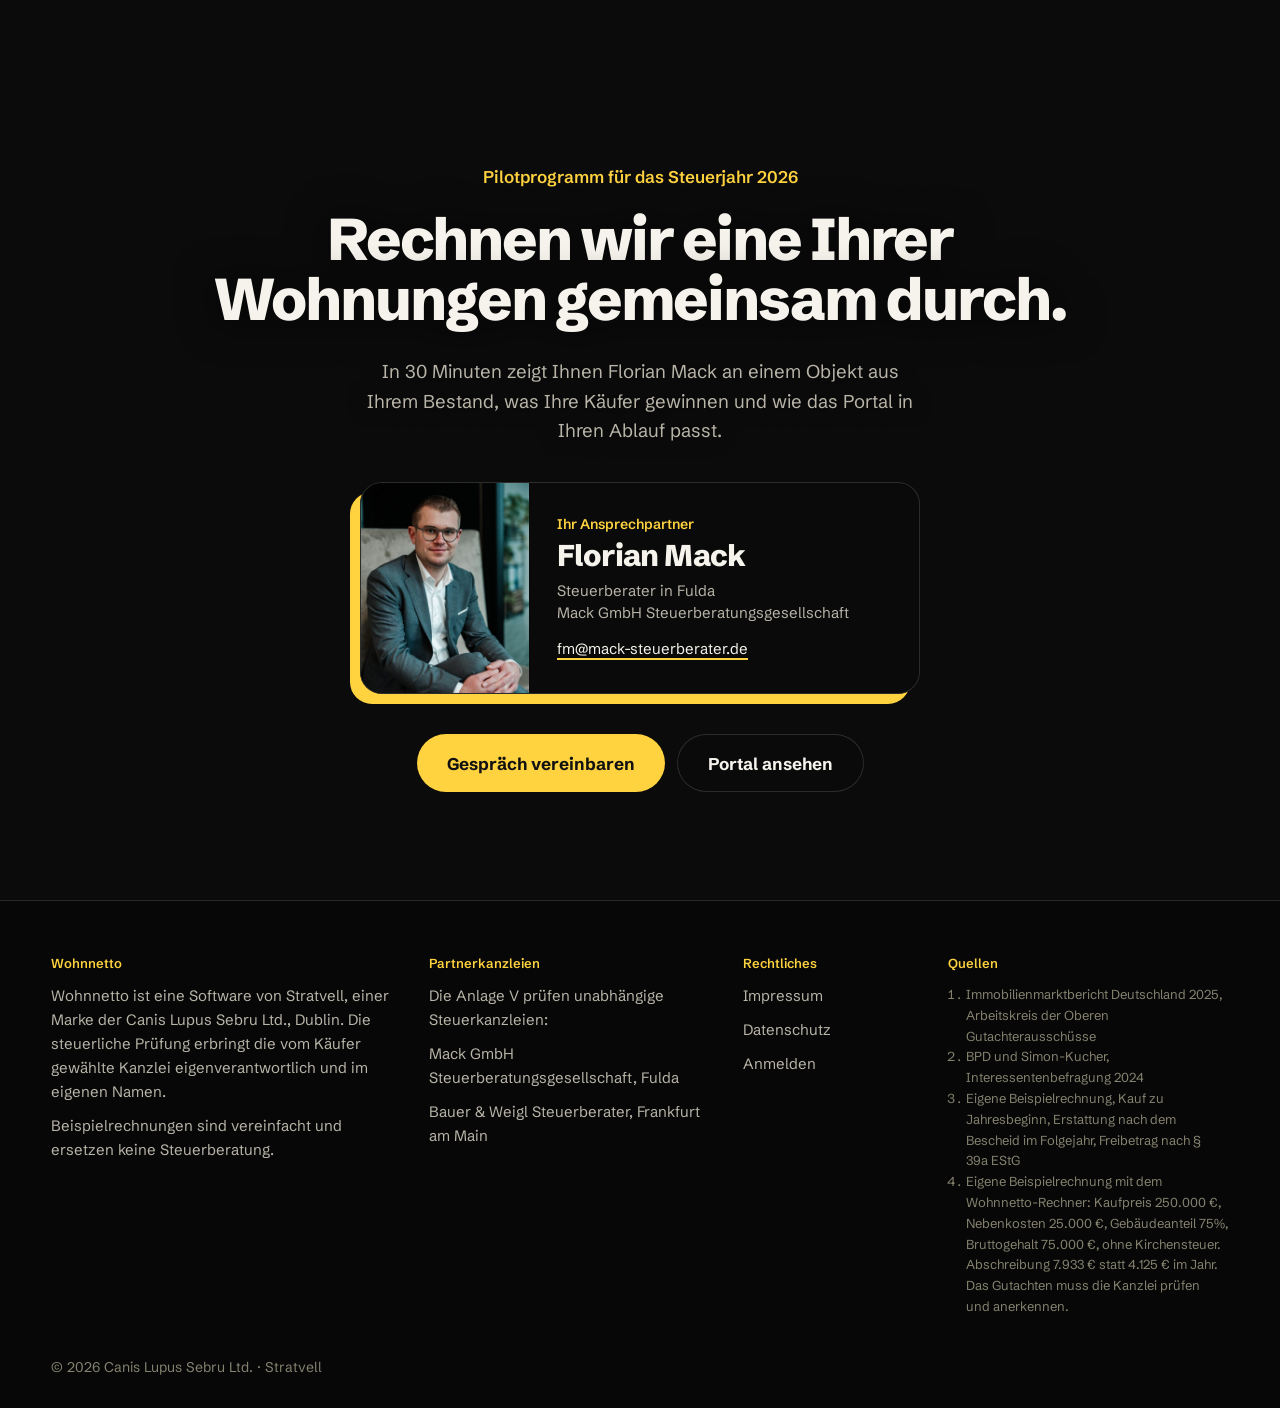
==== commit 0f893468: "Florian Mack als Ansprechpartner" ====
--- a/index.html
+++ b/index.html
@@ -11,7 +11,7 @@
 <meta property="og:type" content="website">
 <link rel="icon" type="image/svg+xml" href="favicon.svg">
 <link rel="preload" href="assets/fonts/SchibstedGrotesk-latin.woff2" as="font" type="font/woff2" crossorigin>
-<link rel="stylesheet" href="assets/site.css?v=4">
+<link rel="stylesheet" href="assets/site.css?v=5">
 <script type="importmap">{"imports":{"three":"./assets/vendor/three.module.min.js"}}</script>
 </head>
 <body class="is-loading">
@@ -104,6 +104,7 @@
       <h2 class="title reveal">Die Kanzlei <span class="y">prüft.</span></h2>
       <p class="body reveal">Eine unabhängige Steuerkanzlei sieht jeden Fall durch, klärt Rückfragen direkt mit dem Käufer und gibt die Anlage V frei.</p>
       <p class="body muted reveal">Der Käufer wählt die Kanzlei selbst und beauftragt sie direkt. Liegt ein Gutachten zur Restnutzungsdauer vor, prüft die Kanzlei es anhand einer festen Liste.</p>
+      <div class="person reveal"><img src="assets/team/florian-mack-quadrat.jpg" alt="" width="48" height="48" loading="lazy" decoding="async"><div><b>Florian Mack</b><span>Steuerberater im Pilotprogramm, Mack GmbH, Fulda</span></div></div>
     </div></div>
   </section>
 
@@ -156,9 +157,18 @@
   <section class="s s-kontakt wrap center" id="kontakt" data-label="Kontakt" data-rail="off">
     <p class="eyebrow reveal">Pilotprogramm für das Steuerjahr 2026</p>
     <h2 class="kontakt-title reveal">Rechnen wir eine Ihrer Wohnungen gemeinsam durch.</h2>
-    <p class="lead reveal" style="margin-left:auto;margin-right:auto">In 30 Minuten zeigen wir Ihnen an einem Objekt aus Ihrem Bestand, was Ihre Käufer gewinnen und wie das Portal in Ihren Ablauf passt.</p>
+    <p class="lead reveal" style="margin-left:auto;margin-right:auto">In 30 Minuten zeigt Ihnen Florian Mack an einem Objekt aus Ihrem Bestand, was Ihre Käufer gewinnen und wie das Portal in Ihren Ablauf passt.</p>
+    <div class="ansprech reveal">
+      <img src="assets/team/florian-mack.jpg" alt="Florian Mack, Steuerberater" width="720" height="900" loading="lazy" decoding="async">
+      <div class="a-text">
+        <p class="a-label">Ihr Ansprechpartner</p>
+        <p class="a-name">Florian Mack</p>
+        <p class="a-rolle">Steuerberater in Fulda<br>Mack GmbH Steuerberatungsgesellschaft</p>
+        <a class="a-mail" href="mailto:fm@mack-steuerberater.de?subject=Wohnnetto%20Pilotprogramm">fm@mack-steuerberater.de</a>
+      </div>
+    </div>
     <div class="cta-row center reveal">
-      <a class="pill pill-y pill-lg" href="mailto:s.ruppert@stratvell.net?subject=Wohnnetto%20Pilotprogramm">Gespräch vereinbaren</a>
+      <a class="pill pill-y pill-lg" href="mailto:fm@mack-steuerberater.de?subject=Wohnnetto%20Pilotprogramm">Gespräch vereinbaren</a>
       <a class="pill pill-line pill-lg" href="#ausprobieren">Portal ansehen</a>
     </div>
   </section>
@@ -199,7 +209,7 @@
 </footer>
 
 <script src="assets/vendor/lenis.min.js"></script>
-<script type="module" src="assets/main.js?v=2"></script>
+<script type="module" src="assets/main.js?v=3"></script>
 <noscript><style>.reveal,.ln>span{opacity:1!important;transform:none!important}.loader{display:none}</style></noscript>
 </body>
 </html>
--- a/assets/site.css
+++ b/assets/site.css
@@ -137,7 +137,8 @@
 /* Kontakt */
 .s-kontakt{display:flex;flex-direction:column;justify-content:flex-end;padding:0 var(--gutter) 12vh;min-height:120vh}
 .kontakt-title{font:800 clamp(36px,4.6vw,84px)/1.02 var(--f-sans);letter-spacing:-.035em;max-width:1100px;margin:0 auto;text-shadow:0 2px 40px rgba(0,0,0,.85)}
-.person{display:inline-flex;align-items:center;gap:14px;margin-top:30px;padding:10px 18px 10px 10px;border:1px solid var(--line);border-radius:999px;background:rgba(11,11,11,.6);text-align:left}
+.person{display:inline-flex;align-items:center;gap:14px;margin-top:30px;padding:8px 20px 8px 8px;border:1px solid var(--line);border-radius:999px;background:rgba(11,11,11,.6);text-align:left}
+.person img{width:48px;height:48px;border-radius:50%;object-fit:cover;flex:none;box-shadow:0 0 0 2px var(--bg),0 0 0 3.5px var(--y)}
 .person i{width:40px;height:40px;border-radius:50%;background:var(--y);color:#111;display:grid;place-items:center;font:800 14px/1 var(--f-sans);font-style:normal}
 .person b{display:block;font-size:15px}
 .person span{display:block;font-size:13px;color:var(--ink-2)}
@@ -190,3 +191,19 @@
 }
 .s-nutzen .title{max-width:min(54vw,1000px)}
 .fakten.zwei{grid-template-columns:repeat(2,minmax(0,1fr))}
+
+/* Ansprechpartner im Kontaktbereich */
+.ansprech{display:flex;align-items:stretch;max-width:560px;width:100%;margin:36px auto 0;text-align:left;background:rgba(11,11,11,.78);border:1px solid var(--line);border-radius:22px;overflow:hidden;box-shadow:-10px 10px 0 var(--y);-webkit-backdrop-filter:blur(10px);backdrop-filter:blur(10px)}
+.ansprech img{width:168px;height:auto;aspect-ratio:4/5;object-fit:cover;object-position:50% 18%;display:block;flex:none}
+.ansprech .a-text{padding:22px 28px;display:flex;flex-direction:column;justify-content:center;gap:4px;min-width:0}
+.ansprech .a-label{font:600 14px/1.3 var(--f-label);color:var(--y);margin:0}
+.ansprech .a-name{font:800 clamp(24px,2.4vw,30px)/1.1 var(--f-sans);letter-spacing:-.02em;margin:2px 0 4px}
+.ansprech .a-rolle{font-size:15px;line-height:1.45;color:var(--ink-2);margin:0;text-wrap:balance}
+.ansprech .a-mail{margin-top:10px;font-size:15px;color:var(--ink);text-decoration:underline;text-decoration-color:var(--y);text-underline-offset:4px;text-decoration-thickness:2px;word-break:break-all}
+.ansprech + .cta-row{margin-top:40px}
+@media (max-width:560px){
+  .ansprech{flex-direction:column;box-shadow:-6px 6px 0 var(--y);margin-left:6px;width:calc(100% - 6px)}
+  .ansprech img{width:100%;aspect-ratio:16/11;object-position:50% 16%}
+  .ansprech .a-text{padding:18px 20px 20px}
+  .ansprech .a-rolle,.ansprech .a-mail{font-size:14px}
+}
